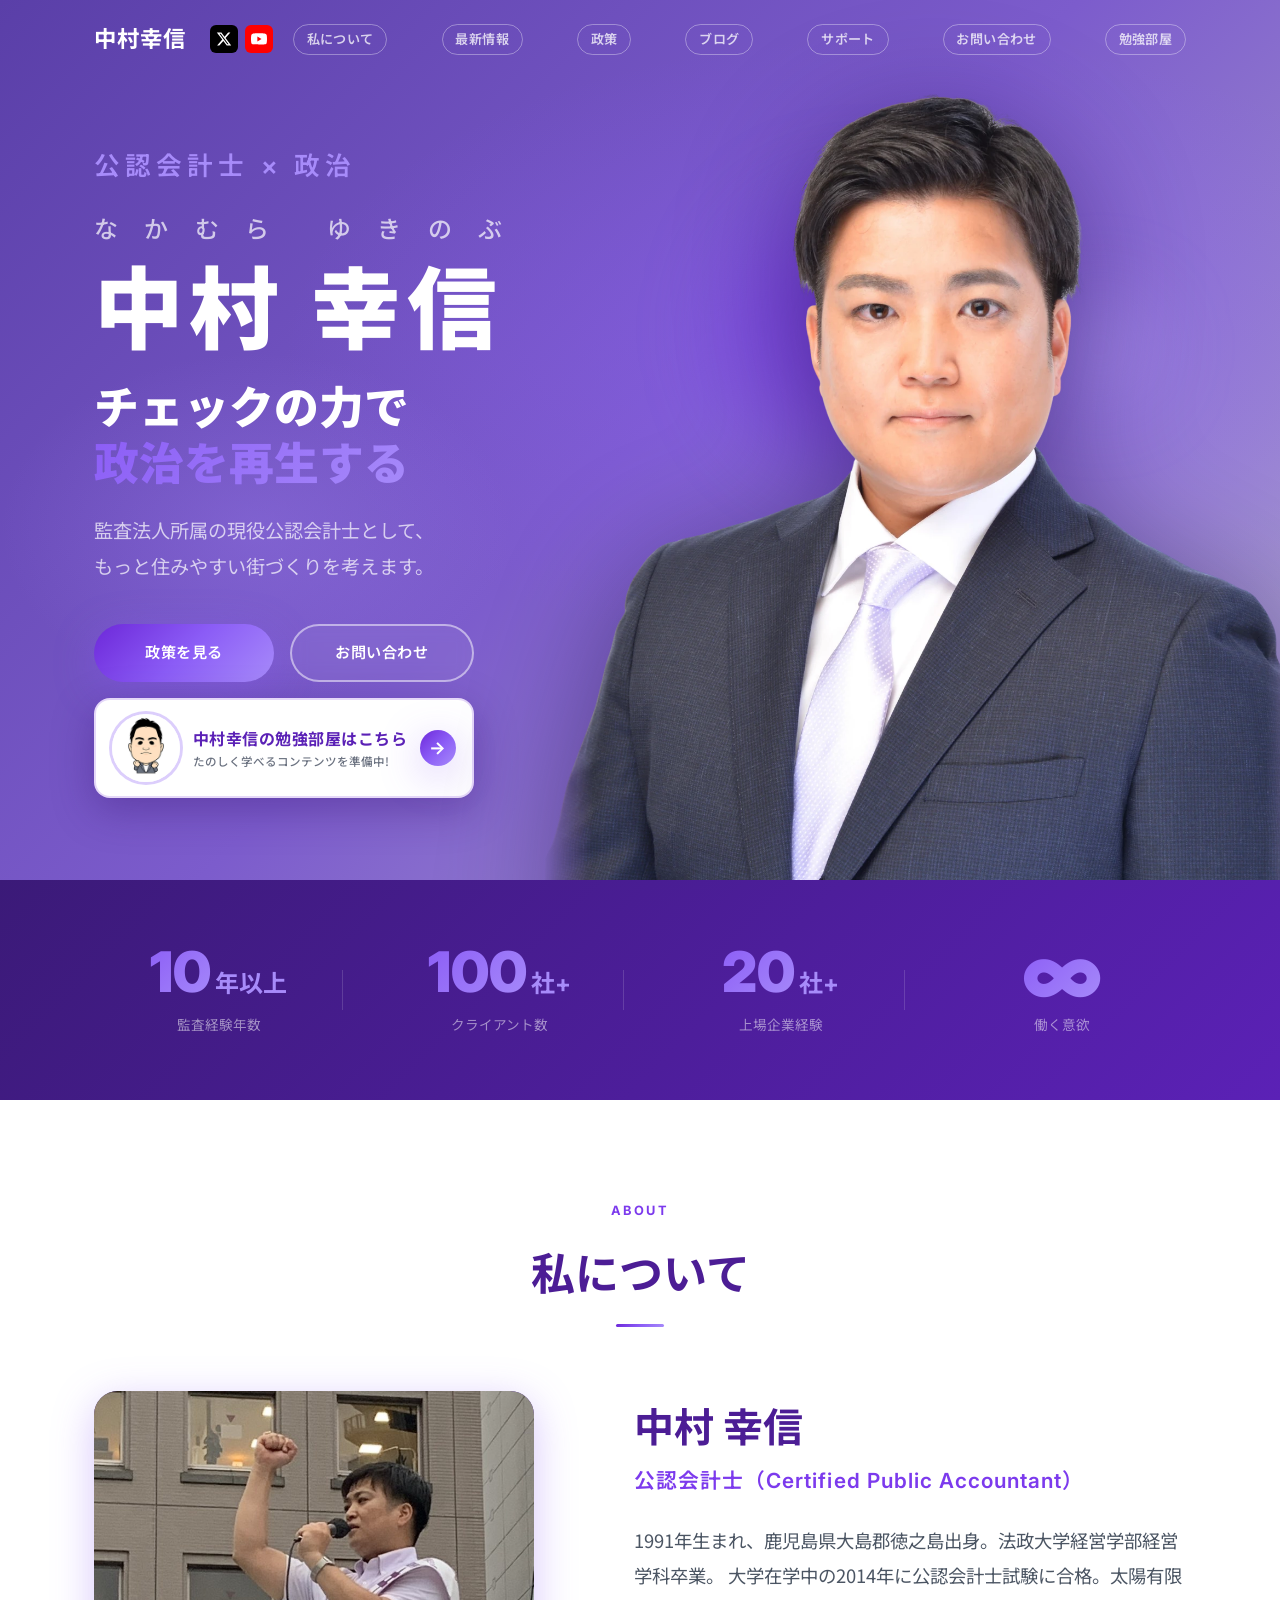
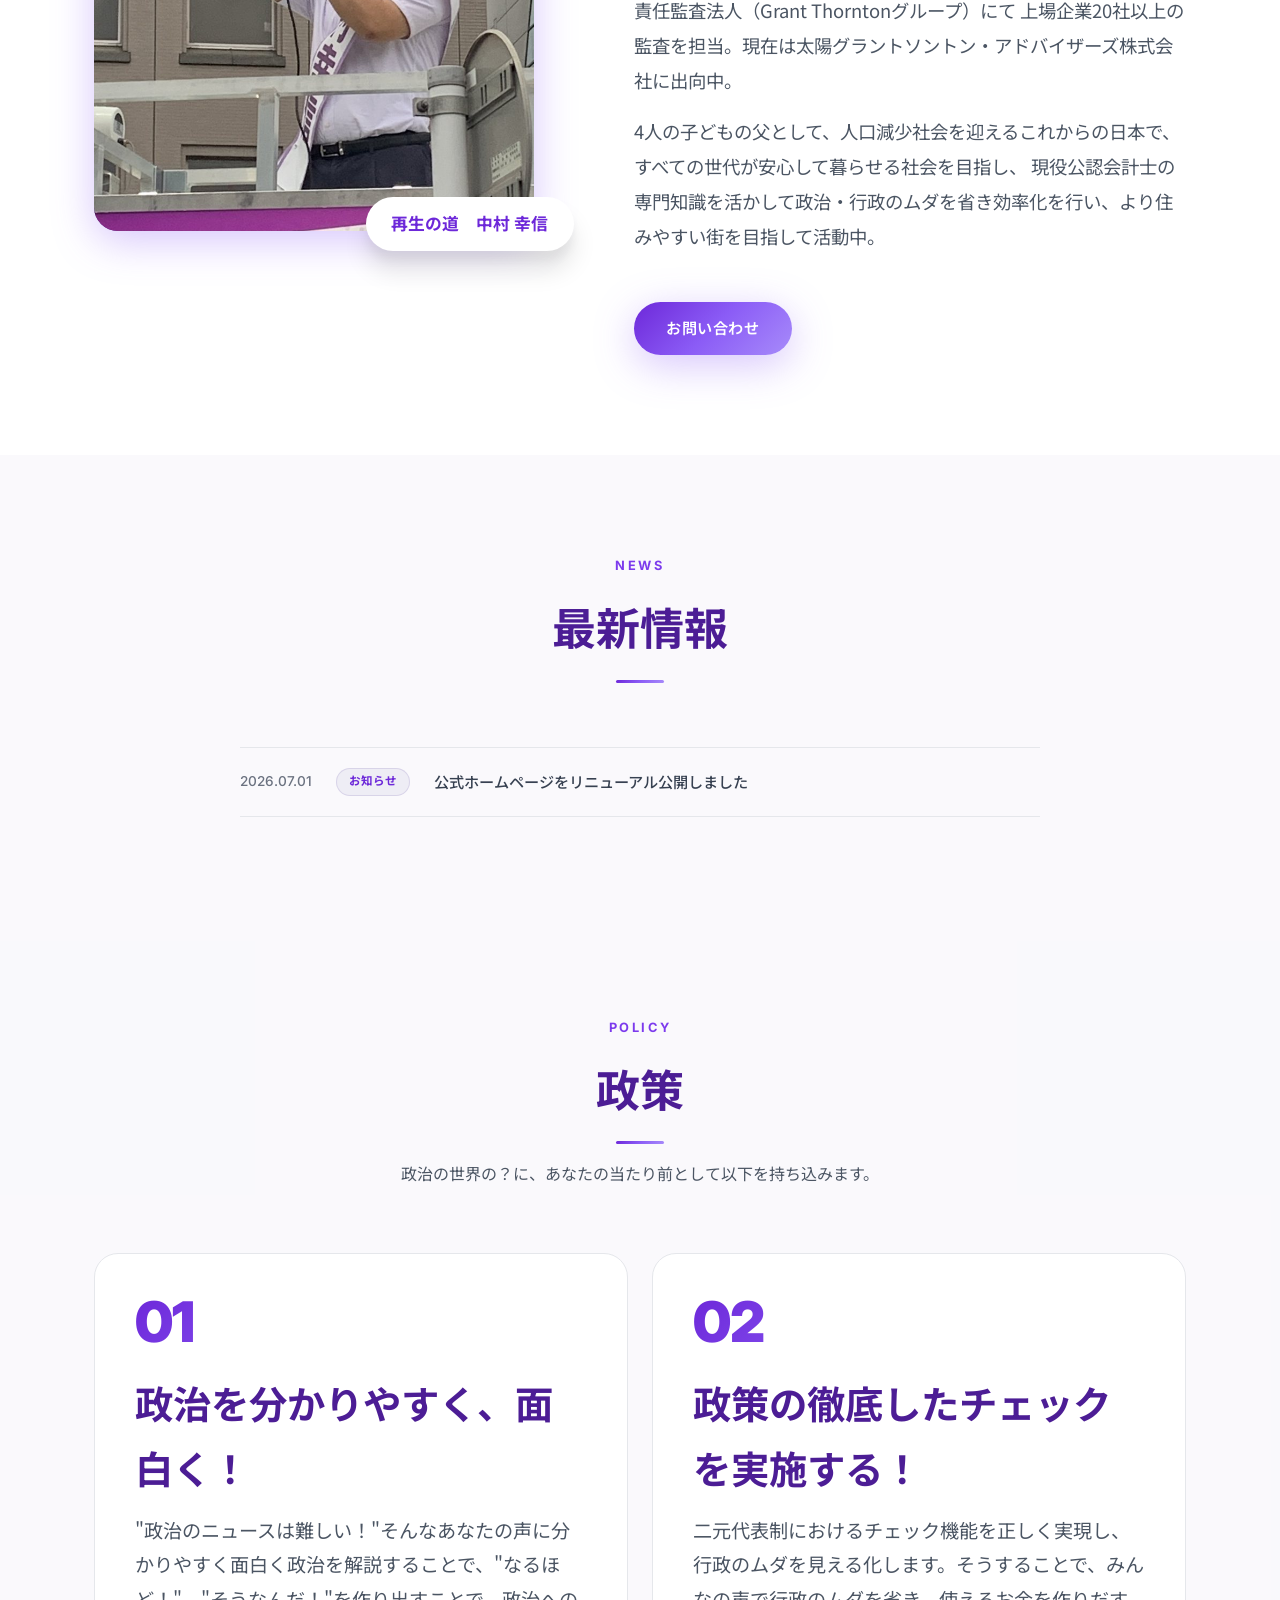
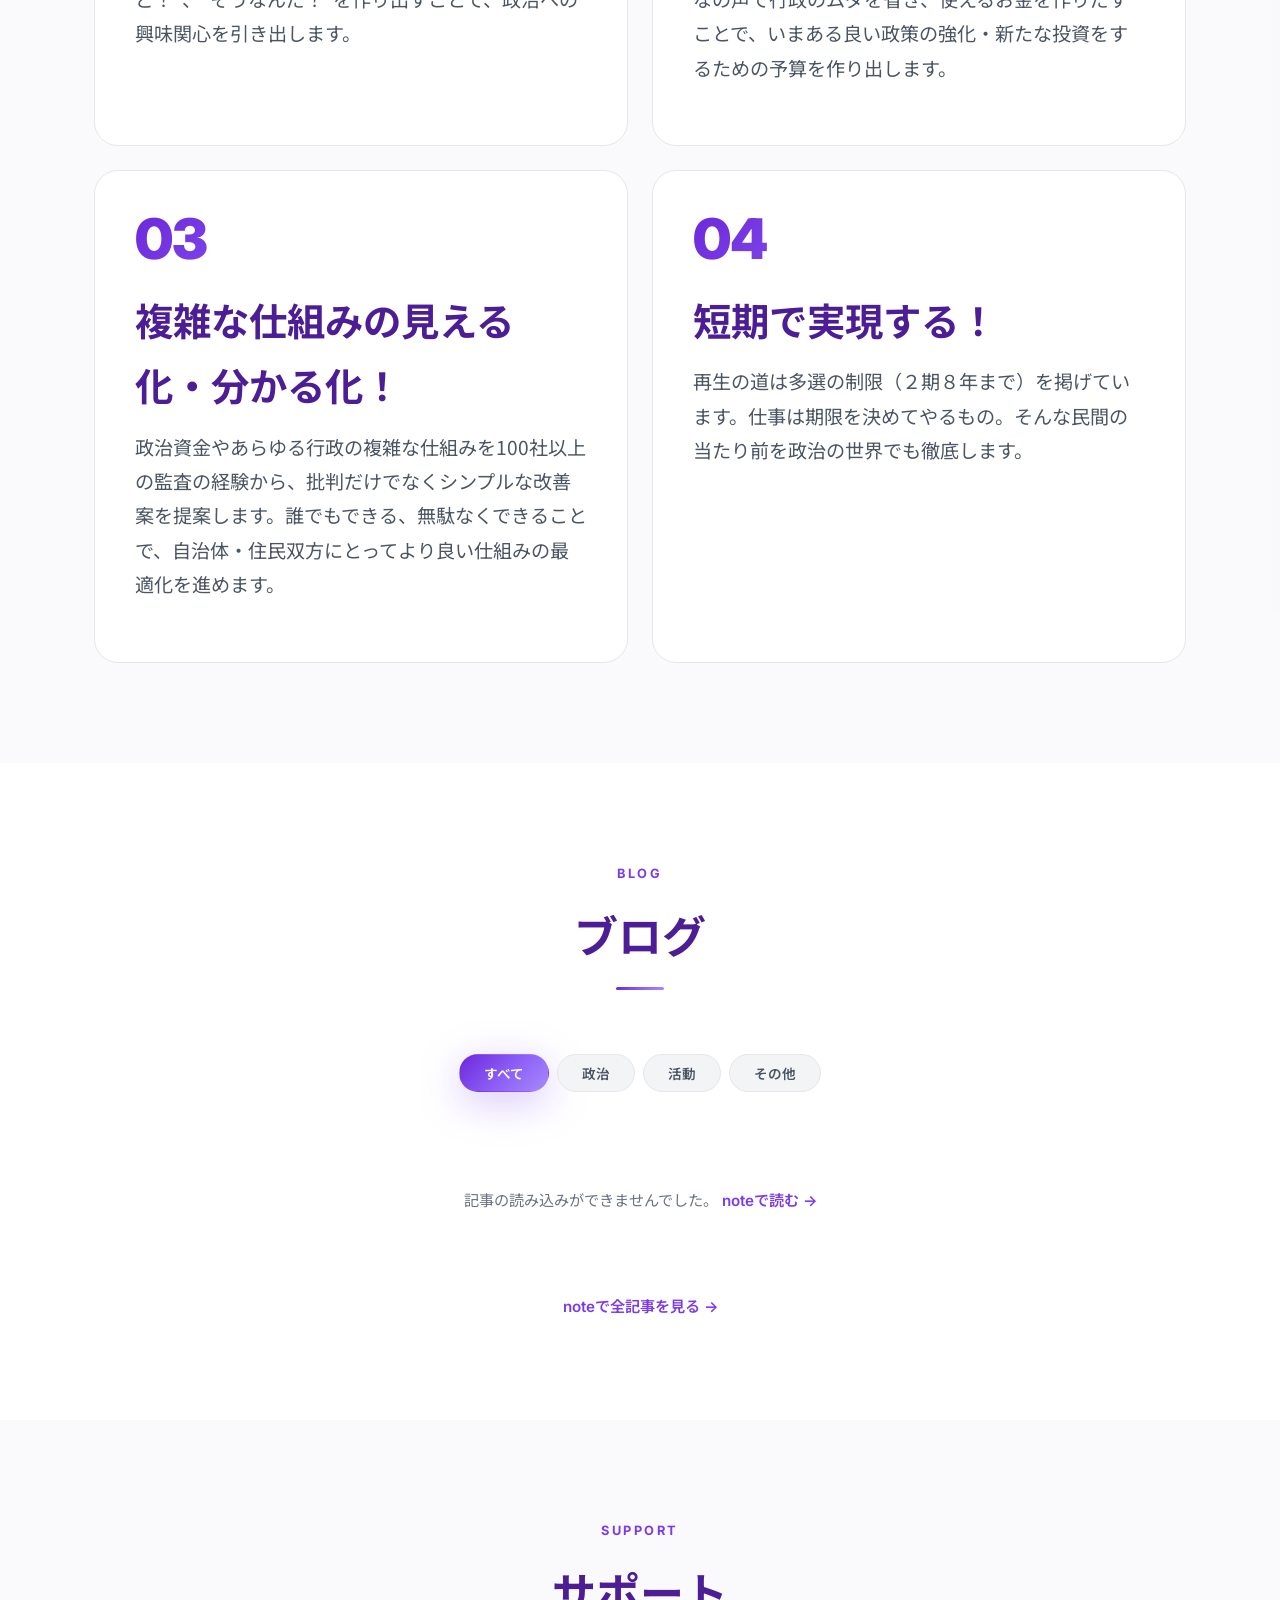
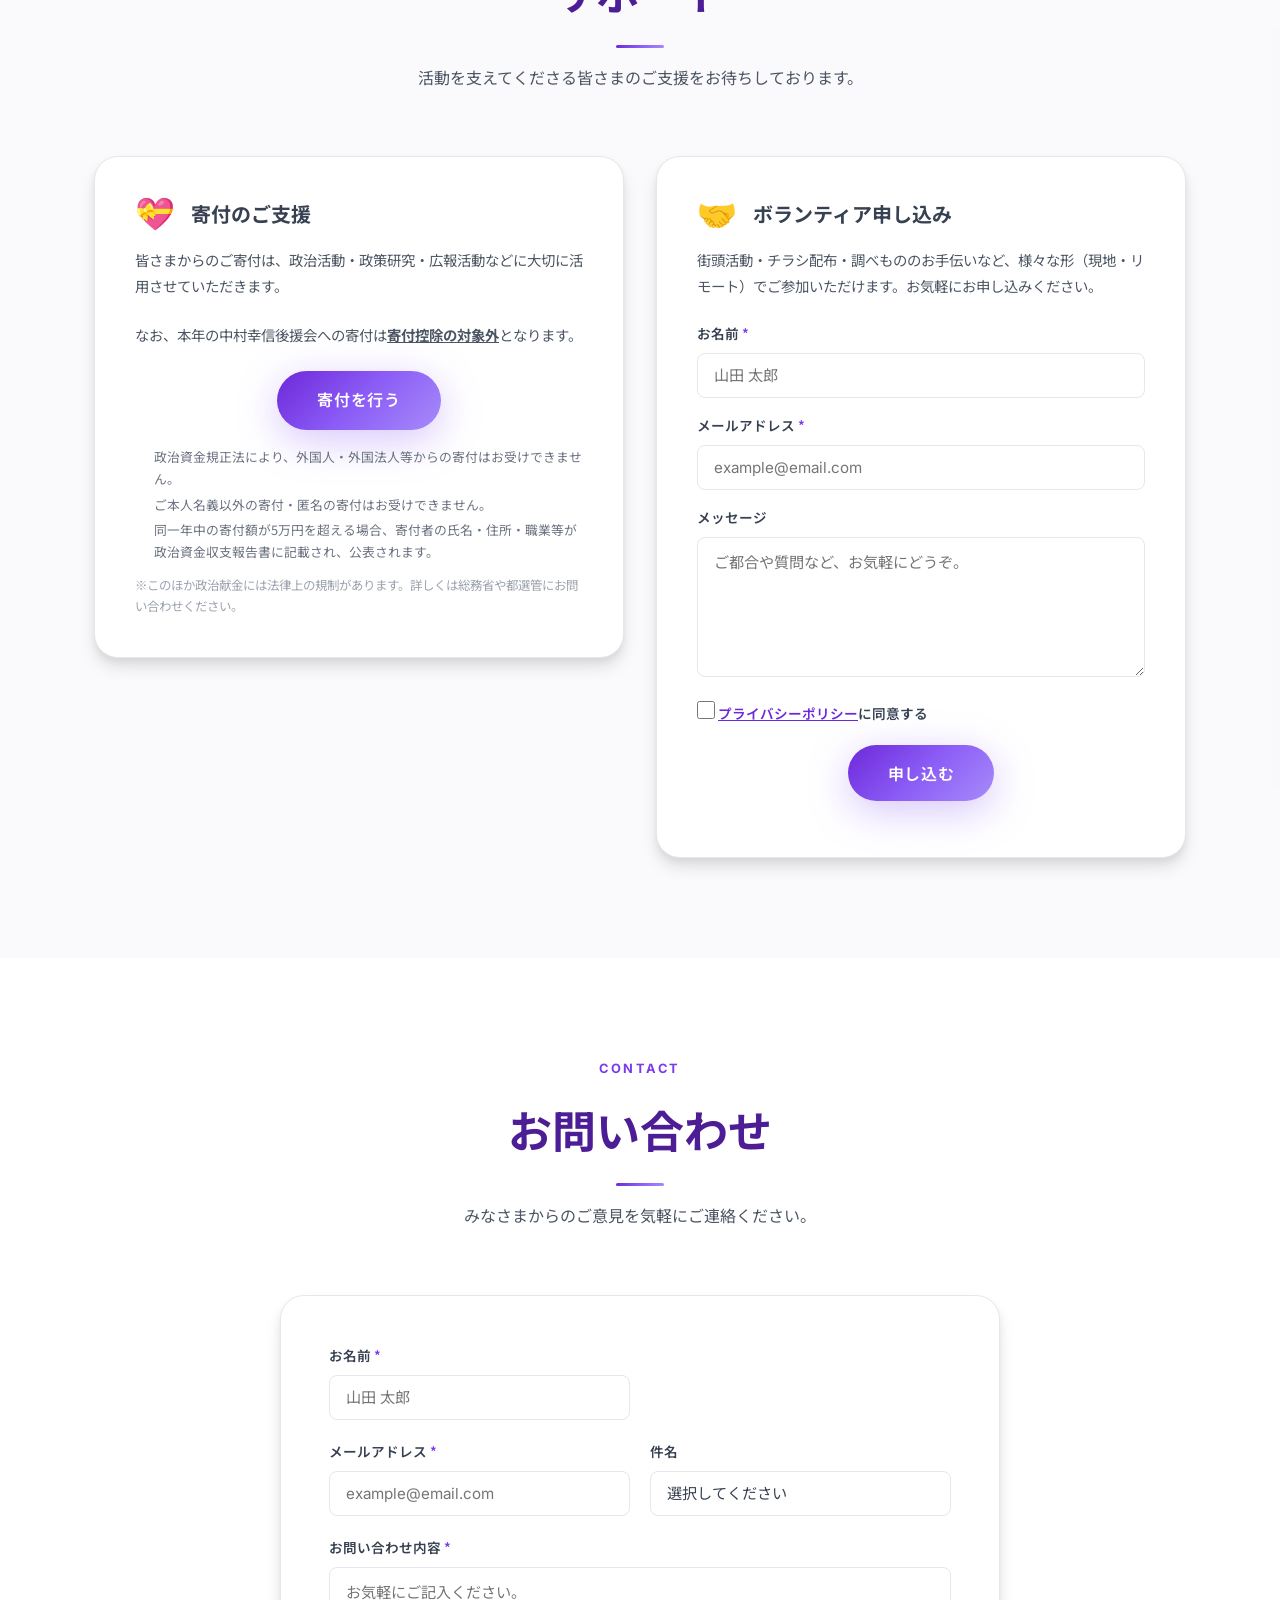
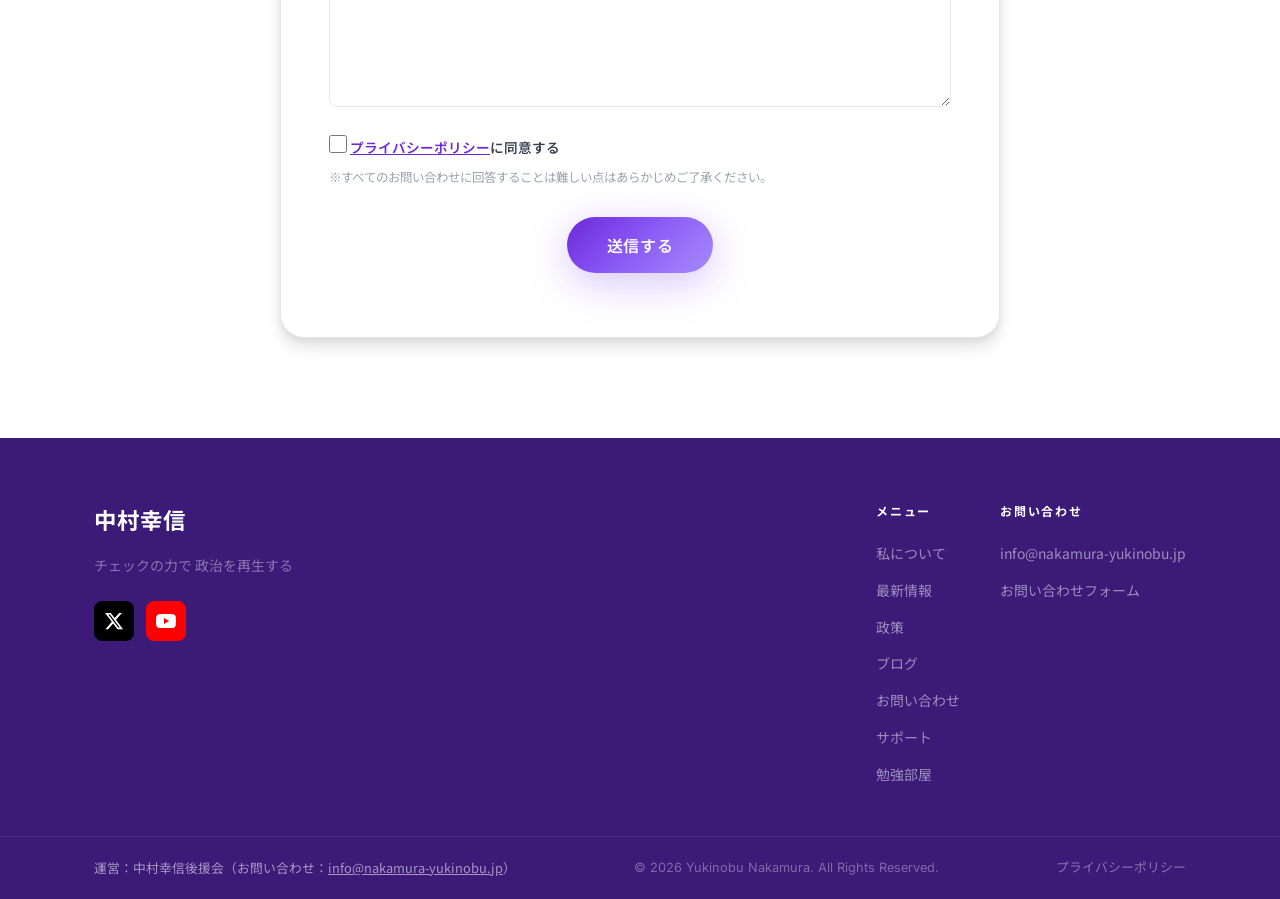
==== index.html @ af5ade3f "refactor: 表示・構成を変えないコード整理(未使用CSS約340行削除・インラインstyleのクラス化・JS重複ロジック共通化) - style.css: 旧ポートフォリオ雛形の残骸を削除(l" ====
<!DOCTYPE html>
<html lang="ja">
<head>
  <meta charset="UTF-8" />
  <meta name="viewport" content="width=device-width, initial-scale=1.0" />
  <meta name="description" content="中村幸信公式ホームページ。監査法人所属の現役公認会計士として、チェックの力で政治を再生し、もっと住みやすい街づくりを考えます。" />
  <title>中村幸信公式ホームページ</title>

  <!-- OGP / SNSシェア用カード -->
  <meta property="og:type" content="website" />
  <meta property="og:site_name" content="中村幸信公式ホームページ" />
  <meta property="og:title" content="中村幸信公式ホームページ" />
  <meta property="og:description" content="チェックの力で政治を再生する。監査法人所属の現役公認会計士・中村幸信の公式ホームページ。" />
  <meta property="og:url" content="https://nakamura-yukinobu.jp/" />
  <meta property="og:image" content="https://nakamura-yukinobu.jp/assets/img/ogp.png" />
  <meta property="og:image:width" content="1200" />
  <meta property="og:image:height" content="630" />
  <meta property="og:locale" content="ja_JP" />
  <meta name="twitter:card" content="summary_large_image" />
  <meta name="twitter:site" content="@cpa_man_10969" />

  <!-- Favicon -->
  <link rel="icon" href="assets/img/favicon.png" type="image/png" sizes="96x96" />
  <link rel="apple-touch-icon" href="assets/img/apple-touch-icon.png" />

  <!-- Google検索のサイト名表示用 構造化データ -->
  <script type="application/ld+json">
  {
    "@context": "https://schema.org",
    "@type": "WebSite",
    "name": "中村幸信公式ホームページ",
    "alternateName": ["中村幸信 公式ホームページ", "中村幸信公式サイト", "nakamura-yukinobu.jp"],
    "url": "https://nakamura-yukinobu.jp/"
  }
  </script>

  <link rel="stylesheet" href="style.css?v=20260802a" />
  <link rel="preconnect" href="https://fonts.googleapis.com" />
  <link rel="preconnect" href="https://fonts.gstatic.com" crossorigin />
  <link href="https://fonts.googleapis.com/css2?family=Noto+Sans+JP:wght@300;400;500;700&family=Inter:wght@300;400;500;700;900&display=swap" rel="stylesheet" />
</head>
<body>

  <!-- ========== HEADER / NAV ========== -->
  <header class="header" id="header">
    <div class="container header__inner">
      <div class="header__brand">
        <a href="#top" class="header__logo">
          <span class="logo-text">中村幸信</span>
        </a>
        <div class="header__social">
          <a href="https://x.com/cpa_man_10969" class="header-social-btn sns--x" aria-label="X" target="_blank" rel="noopener noreferrer">
            <svg width="16" height="16" fill="#fff" viewBox="0 0 24 24"><path d="M18.244 2.25h3.308l-7.227 8.26 8.502 11.24H16.17l-5.214-6.817L4.99 21.75H1.68l7.73-8.835L1.254 2.25H8.08l4.713 6.231zm-1.161 17.52h1.833L7.084 4.126H5.117z"/></svg>
          </a>
          <a href="https://www.youtube.com/@cpa_man_10969" class="header-social-btn sns--yt" aria-label="YouTube" target="_blank" rel="noopener noreferrer">
            <svg width="16" height="16" fill="#fff" viewBox="0 0 24 24"><path d="M23.498 6.186a3.016 3.016 0 0 0-2.122-2.136C19.505 3.545 12 3.545 12 3.545s-7.505 0-9.377.505A3.017 3.017 0 0 0 .502 6.186C0 8.07 0 12 0 12s0 3.93.502 5.814a3.016 3.016 0 0 0 2.122 2.136c1.871.505 9.376.505 9.376.505s7.505 0 9.377-.505a3.015 3.015 0 0 0 2.122-2.136C24 15.93 24 12 24 12s0-3.93-.502-5.814zM9.545 15.568V8.432L15.818 12l-6.273 3.568z"/></svg>
          </a>
        </div>
      </div>
      <nav class="nav" id="nav">
        <ul class="nav__list">
          <li><a href="#about"    class="nav__link">私について</a></li>
          <li><a href="#news"     class="nav__link">最新情報</a></li>
          <li><a href="#policy"   class="nav__link">政策</a></li>
          <li><a href="#blog"     class="nav__link">ブログ</a></li>
          <li><a href="#support"  class="nav__link nav__link--cta">サポート</a></li>
          <li><a href="#contact"  class="nav__link">お問い合わせ</a></li>
          <li><a href="benkyobeya.html" class="nav__link nav__link--study">勉強部屋</a></li>
        </ul>
      </nav>
      <button class="hamburger" id="hamburger" aria-label="メニューを開く">
        <span></span><span></span><span></span>
      </button>
    </div>
  </header>

  <!-- ========== HERO ========== -->
  <section class="hero" id="top">
    <div class="hero__bg"></div>
    <div class="container hero__inner">
      <div class="hero__content">
        <p class="hero__eyebrow">公認会計士 × 政治</p>
        <p class="hero__name"><span class="hero__name-kana">なかむら ゆきのぶ</span><span class="hero__name-kanji">中村 幸信</span></p>
        <h1 class="hero__title">
          チェックの力で<br />
          <span class="gradient-text">政治を再生する</span>
        </h1>
        <p class="hero__subtitle">
          監査法人所属の現役公認会計士として、<br class="sp-none" />
          もっと住みやすい街づくりを考えます。
        </p>
        <div class="hero__cta">
          <div class="hero__actions">
            <a href="#policy" class="btn btn--primary">政策を見る</a>
            <a href="#contact" class="btn btn--outline">お問い合わせ</a>
          </div>
          <a href="benkyobeya.html" class="btn-study">
            <img src="assets/img/nakamura_illust_sm.png" alt="中村幸信のイラスト" class="btn-study__img" width="68" height="68" />
            <span class="btn-study__body">
              <span class="btn-study__label">中村幸信の勉強部屋<wbr />はこちら</span>
              <span class="btn-study__sub">たのしく学べるコンテンツを準備中!</span>
            </span>
            <span class="btn-study__arrow" aria-hidden="true">→</span>
          </a>
        </div>
      </div>
      <div class="hero__visual">
        <div class="orb orb--1"></div>
        <div class="orb orb--2"></div>
        <div class="orb orb--3"></div>
        <figure class="hero__figure">
          <img src="assets/img/nakamura_portrait_cutout.webp" alt="中村幸信のプロフィール写真" class="hero__figure-img" />
        </figure>
      </div>
    </div>
    <div class="hero__scroll">
      <span>Scroll</span>
      <div class="scroll-line"></div>
    </div>
  </section>

  <!-- ========== NUMBERS / KPI ========== -->
  <section class="numbers">
    <div class="container numbers__inner">
      <div class="numbers__item">
        <span class="numbers__value" data-count="10">0</span>
        <span class="numbers__unit">年以上</span>
        <p class="numbers__label">監査経験年数</p>
      </div>
      <div class="numbers__item">
        <span class="numbers__value" data-count="100">0</span>
        <span class="numbers__unit">社+</span>
        <p class="numbers__label">クライアント数</p>
      </div>
      <div class="numbers__item">
        <span class="numbers__value" data-count="20">0</span>
        <span class="numbers__unit">社+</span>
        <p class="numbers__label">上場企業経験</p>
      </div>
      <div class="numbers__item">
        <span class="numbers__value numbers__value--symbol">∞</span>
        <span class="numbers__unit"></span>
        <p class="numbers__label">働く意欲</p>
      </div>
    </div>
  </section>

  <!-- ========== ABOUT ========== -->
  <section class="about section" id="about">
    <div class="container">
      <div class="section-header">
        <p class="section-eyebrow">About</p>
        <h2 class="section-title">私について</h2>
        <div class="section-line"></div>
      </div>
      <div class="about__grid">
        <div class="about__image-wrap">
          <div class="about__image-placeholder about__image-placeholder--photo">
            <img src="assets/img/nakamura_speech.jpg" alt="街頭で演説する中村幸信" class="about__photo" />
          </div>
          <div class="about__badge">
            再生の道　中村 幸信
          </div>
        </div>
        <div class="about__body">
          <h3 class="about__name">中村 幸信</h3>
          <p class="about__role">公認会計士（Certified Public Accountant）</p>
          <p class="about__text">
            1991年生まれ、鹿児島県大島郡徳之島出身。法政大学経営学部経営学科卒業。
            大学在学中の2014年に公認会計士試験に合格。太陽有限責任監査法人（Grant Thorntonグループ）にて
            上場企業20社以上の監査を担当。現在は太陽グラントソントン・アドバイザーズ株式会社に出向中。
          </p>
          <p class="about__text">
            4人の子どもの父として、人口減少社会を迎えるこれからの日本で、すべての世代が安心して暮らせる社会を目指し、
            現役公認会計士の専門知識を活かして政治・行政のムダを省き効率化を行い、より住みやすい街を目指して活動中。
          </p>
          <a href="#contact" class="btn btn--primary mt-lg">お問い合わせ</a>
        </div>
      </div>
    </div>
  </section>

  <!-- ========== NEWS ========== -->
  <section class="news section section--alt" id="news">
    <div class="container">
      <div class="section-header">
        <p class="section-eyebrow">NEWS</p>
        <h2 class="section-title">最新情報</h2>
        <div class="section-line"></div>
      </div>
      <ul class="news__list">
        <li class="news__item">
          <time class="news__date" datetime="2026-07-01">2026.07.01</time>
          <span class="news__category">お知らせ</span>
          <span class="news__title-link">公式ホームページをリニューアル公開しました</span>
        </li>
      </ul>
    </div>
  </section>

  <!-- ========== POLICY ========== -->
  <section class="service section section--alt" id="policy">
    <div class="container">
      <div class="section-header">
        <p class="section-eyebrow">POLICY</p>
        <h2 class="section-title">政策</h2>
        <div class="section-line"></div>
        <p class="section-desc">政治の世界の？に、あなたの当たり前として以下を持ち込みます。</p>
      </div>
      <div class="service__grid">
        <div class="service__card">
          <div class="service__num">01</div>
          <h3 class="service__title">政治を分かりやすく、面白く！</h3>
          <p class="service__text">
            "政治のニュースは難しい！"そんなあなたの声に分かりやすく面白く政治を解説することで、"なるほど！"、"そうなんだ！"を作り出すことで、政治への興味関心を引き出します。
          </p>
        </div>
        <div class="service__card">
          <div class="service__num">02</div>
          <h3 class="service__title">政策の徹底したチェックを実施する！</h3>
          <p class="service__text">
            二元代表制におけるチェック機能を正しく実現し、行政のムダを見える化します。そうすることで、みんなの声で行政のムダを省き、使えるお金を作りだすことで、いまある良い政策の強化・新たな投資をするための予算を作り出します。
          </p>
        </div>
        <div class="service__card">
          <div class="service__num">03</div>
          <h3 class="service__title">複雑な仕組みの見える化・分かる化！</h3>
          <p class="service__text">
            政治資金やあらゆる行政の複雑な仕組みを100社以上の監査の経験から、批判だけでなくシンプルな改善案を提案します。誰でもできる、無駄なくできることで、自治体・住民双方にとってより良い仕組みの最適化を進めます。
          </p>
        </div>
        <div class="service__card">
          <div class="service__num">04</div>
          <h3 class="service__title">短期で実現する！</h3>
          <p class="service__text">
            再生の道は多選の制限（２期８年まで）を掲げています。仕事は期限を決めてやるもの。そんな民間の当たり前を政治の世界でも徹底します。
          </p>
        </div>
      </div>
    </div>
  </section>

  <!-- ========== BLOG ========== -->
  <section class="works section" id="blog">
    <div class="container">
      <div class="section-header">
        <p class="section-eyebrow">BLOG</p>
        <h2 class="section-title">ブログ</h2>
        <div class="section-line"></div>
      </div>
      <div class="works__filter">
        <button class="filter-btn active" data-filter="all">すべて</button>
        <button class="filter-btn" data-filter="policy">政治</button>
        <button class="filter-btn" data-filter="activity">活動</button>
        <button class="filter-btn" data-filter="other">その他</button>
      </div>
      <div class="works__grid" id="blogGrid">
        <p class="works__loading">記事を読み込み中...</p>
      </div>
      <p class="blog__note-link">
        <a href="https://note.com/cpa_man_10969" target="_blank" rel="noopener noreferrer">noteで全記事を見る →</a>
      </p>
    </div>
  </section>

  <!-- ========== SUPPORT ========== -->
  <section class="support section section--alt" id="support">
    <div class="container">
      <div class="section-header">
        <p class="section-eyebrow">Support</p>
        <h2 class="section-title">サポート</h2>
        <div class="section-line"></div>
        <p class="section-desc">活動を支えてくださる皆さまのご支援をお待ちしております。</p>
      </div>
      <div class="support__grid">

        <!-- 寄付 -->
        <div class="support__card">
          <div class="support__card-header">
            <div class="support__icon">💝</div>
            <h3 class="support__card-title">寄付のご支援</h3>
          </div>
          <p class="support__card-desc">
            皆さまからのご寄付は、政治活動・政策研究・広報活動などに大切に活用させていただきます。
          </p>
          <p class="support__card-desc">
            なお、本年の中村幸信後援会への寄付は<strong><u>寄付控除の対象外</u></strong>となります。
          </p>
          <div class="form-submit support__donate-cta">
            <a href="https://go2senkyo.com/donate/flow/195812" target="_blank" rel="noopener noreferrer" class="btn btn--primary btn--lg">寄付を行う</a>
          </div>
          <ul class="support__legal-notes">
            <li>政治資金規正法により、外国人・外国法人等からの寄付はお受けできません。</li>
            <li>ご本人名義以外の寄付・匿名の寄付はお受けできません。</li>
            <li>同一年中の寄付額が5万円を超える場合、寄付者の氏名・住所・職業等が政治資金収支報告書に記載され、公表されます。</li>
          </ul>
          <p class="support__note">※このほか政治献金には法律上の規制があります。詳しくは総務省や都選管にお問い合わせください。</p>
        </div>

        <!-- ボランティア -->
        <div class="support__card">
          <div class="support__card-header">
            <div class="support__icon">🤝</div>
            <h3 class="support__card-title">ボランティア申し込み</h3>
          </div>
          <p class="support__card-desc">
            街頭活動・チラシ配布・調べもののお手伝いなど、様々な形（現地・リモート）でご参加いただけます。お気軽にお申し込みください。
          </p>
          <form class="support__form" id="volunteerForm" action="https://nakamura-yukinobu.jp/contact.php" method="POST">
            <input type="hidden" name="type" value="volunteer" />
            <div class="form-group">
              <label for="vol-name">お名前 <span class="required">*</span></label>
              <input type="text" id="vol-name" name="vol_name" placeholder="山田 太郎" required />
            </div>
            <div class="form-group">
              <label for="vol-email">メールアドレス <span class="required">*</span></label>
              <input type="email" id="vol-email" name="vol_email" placeholder="example@email.com" required />
            </div>
            <div class="form-group">
              <label for="vol-message">メッセージ</label>
              <textarea id="vol-message" name="vol_message" rows="3" placeholder="ご都合や質問など、お気軽にどうぞ。"></textarea>
            </div>
            <div class="form-group form-group--check">
              <label class="checkbox-label">
                <input type="checkbox" id="vol-privacy" name="privacy" required />
                <a href="privacy-policy.html">プライバシーポリシー</a>に同意する
              </label>
            </div>
            <div class="form-submit">
              <button type="submit" class="btn btn--primary btn--lg">申し込む</button>
            </div>
            <div class="form-message" id="volFormMessage"></div>
          </form>
        </div>

      </div>
    </div>
  </section>

  <!-- ========== CONTACT ========== -->
  <section class="contact section" id="contact">
    <div class="container">
      <div class="section-header">
        <p class="section-eyebrow">Contact</p>
        <h2 class="section-title">お問い合わせ</h2>
        <div class="section-line"></div>
        <p class="section-desc">
          みなさまからのご意見を気軽にご連絡ください。
        </p>
      </div>
      <div class="contact__wrap">
        <form class="contact__form" id="contactForm" action="https://nakamura-yukinobu.jp/contact.php" method="POST">
          <div class="form-row">
            <div class="form-group">
              <label for="name">お名前 <span class="required">*</span></label>
              <input type="text" id="name" name="name" placeholder="山田 太郎" required />
            </div>
          </div>
          <div class="form-row">
            <div class="form-group">
              <label for="email">メールアドレス <span class="required">*</span></label>
              <input type="email" id="email" name="email" placeholder="example@email.com" required />
            </div>
            <div class="form-group">
              <label for="subject">件名</label>
              <select id="subject" name="subject">
                <option value="">選択してください</option>
                <option value="hp">HPについて</option>
                <option value="policy">政策について</option>
                <option value="sns">SNSなどの発信について</option>
                <option value="donation">サポートについて</option>
                <option value="news">政治・経済のニュースについて</option>
                <option value="other">その他</option>
              </select>
            </div>
          </div>
          <div class="form-group">
            <label for="message">お問い合わせ内容 <span class="required">*</span></label>
            <textarea id="message" name="message" rows="6" placeholder="お気軽にご記入ください。" required></textarea>
          </div>
          <div class="form-group form-group--check">
            <label class="checkbox-label">
              <input type="checkbox" id="privacy" name="privacy" required />
              <a href="privacy-policy.html">プライバシーポリシー</a>に同意する
            </label>
            <p class="form-note">※すべてのお問い合わせに回答することは難しい点はあらかじめご了承ください。</p>
          </div>
          <div class="form-submit">
            <button type="submit" class="btn btn--primary btn--lg">送信する</button>
          </div>
          <div class="form-message" id="formMessage"></div>
        </form>
      </div>
    </div>
  </section>

  <!-- ========== FOOTER ========== -->
  <footer class="footer">
    <div class="container footer__inner">
      <div class="footer__brand">
        <a href="#top" class="footer__logo">
          <span class="logo-text">中村幸信</span>
        </a>
        <p class="footer__tagline">チェックの力で 政治を再生する</p>
        <div class="footer__social">
          <a href="https://x.com/cpa_man_10969" class="social-btn sns--x" aria-label="X" target="_blank" rel="noopener noreferrer">
            <svg width="20" height="20" fill="#fff" viewBox="0 0 24 24"><path d="M18.244 2.25h3.308l-7.227 8.26 8.502 11.24H16.17l-5.214-6.817L4.99 21.75H1.68l7.73-8.835L1.254 2.25H8.08l4.713 6.231zm-1.161 17.52h1.833L7.084 4.126H5.117z"/></svg>
          </a>
          <a href="https://www.youtube.com/@cpa_man_10969" class="social-btn sns--yt" aria-label="YouTube" target="_blank" rel="noopener noreferrer">
            <svg width="20" height="20" fill="#fff" viewBox="0 0 24 24"><path d="M23.498 6.186a3.016 3.016 0 0 0-2.122-2.136C19.505 3.545 12 3.545 12 3.545s-7.505 0-9.377.505A3.017 3.017 0 0 0 .502 6.186C0 8.07 0 12 0 12s0 3.93.502 5.814a3.016 3.016 0 0 0 2.122 2.136c1.871.505 9.376.505 9.376.505s7.505 0 9.377-.505a3.015 3.015 0 0 0 2.122-2.136C24 15.93 24 12 24 12s0-3.93-.502-5.814zM9.545 15.568V8.432L15.818 12l-6.273 3.568z"/></svg>
          </a>
        </div>
      </div>
      <nav class="footer__nav">
        <div class="footer__nav-col">
          <p class="footer__nav-head">メニュー</p>
          <ul>
            <li><a href="#about">私について</a></li>
            <li><a href="#news">最新情報</a></li>
            <li><a href="#policy">政策</a></li>
            <li><a href="#blog">ブログ</a></li>
            <li><a href="#contact">お問い合わせ</a></li>
            <li><a href="#support">サポート</a></li>
            <li><a href="benkyobeya.html">勉強部屋</a></li>
          </ul>
        </div>
        <div class="footer__nav-col">
          <p class="footer__nav-head">お問い合わせ</p>
          <ul>
            <li><a href="mailto:info@nakamura-yukinobu.jp">info@nakamura-yukinobu.jp</a></li>
            <li><a href="#contact">お問い合わせフォーム</a></li>
          </ul>
        </div>
      </nav>
    </div>
    <div class="footer__bottom">
      <div class="container">
        <p class="footer__operator">運営：中村幸信後援会（お問い合わせ：<a href="mailto:info@nakamura-yukinobu.jp">info@nakamura-yukinobu.jp</a>）</p>
        <p>&copy; 2026 Yukinobu Nakamura. All Rights Reserved.</p>
        <a href="privacy-policy.html" class="footer__privacy">プライバシーポリシー</a>
      </div>
    </div>
  </footer>

  <!-- Back to Top -->
  <a href="#top" class="back-to-top" id="backToTop" aria-label="トップへ戻る">
    <svg width="20" height="20" fill="none" stroke="currentColor" stroke-width="2.5" viewBox="0 0 24 24"><path d="M18 15l-6-6-6 6"/></svg>
  </a>

  <script src="script.js?v=20260802a"></script>
</body>
</html>
---- style.css ----
/* =============================================
   中村幸信 公式サイト - style.css
   Color Theme: Purple Gradient
   ============================================= */

/* ---------- CSS Variables ---------- */
:root {
  --purple-800: #5B21B6;
  --purple-700: #6D28D9;
  --purple-600: #7C3AED;
  --purple-500: #8B5CF6;
  --purple-400: #A78BFA;
  --purple-300: #b0a7d1;
  --purple-200: rgba(176, 167, 209, 0.35);
  --purple-100: rgba(176, 167, 209, 0.15);
  --purple-50:  rgba(176, 167, 209, 0.07);

  --dark:       #3B1A78;
  --dark-2:     #4C1D95;
  --gray-700:   #374151;
  --gray-600:   #4b5563;
  --gray-500:   #6b7280;
  --gray-400:   #9ca3af;
  --gray-200:   #e5e7eb;
  --gray-100:   #f3f4f6;
  --white:      #ffffff;

  --gradient-main: linear-gradient(135deg, #6D28D9 0%, #8B5CF6 50%, #A78BFA 100%);
  --gradient-dark: linear-gradient(135deg, #3B1A78 0%, #5B21B6 100%);
  --gradient-hero: linear-gradient(135deg, #5a3fa8 0%, #7c5ccc 50%, #b0a7d1 100%);
  --gradient-text: linear-gradient(135deg, #8B5CF6, #A78BFA);

  --shadow-sm:   0 1px 3px rgba(0,0,0,.1), 0 1px 2px rgba(0,0,0,.06);
  --shadow-md:   0 4px 6px rgba(0,0,0,.07), 0 2px 4px rgba(0,0,0,.06);
  --shadow-lg:   0 10px 15px rgba(0,0,0,.1), 0 4px 6px rgba(0,0,0,.05);
  --shadow-xl:   0 20px 25px rgba(0,0,0,.1), 0 10px 10px rgba(0,0,0,.04);
  --shadow-purple: 0 10px 40px rgba(139,92,246,.35);

  --radius-sm:  4px;
  --radius-md:  8px;
  --radius-lg:  16px;
  --radius-xl:  24px;
  --radius-full: 9999px;

  --transition: all .3s cubic-bezier(.4,0,.2,1);
  --transition-slow: all .6s cubic-bezier(.4,0,.2,1);

  --font-sans: 'Inter', 'Noto Sans JP', sans-serif;
  --font-jp:   'Noto Sans JP', sans-serif;
}

/* ---------- Reset & Base ---------- */
*, *::before, *::after { box-sizing: border-box; margin: 0; padding: 0; }

html {
  scroll-behavior: smooth;
  font-size: 16px;
}

body {
  font-family: var(--font-sans);
  color: var(--gray-700);
  background: var(--white);
  line-height: 1.7;
  overflow-x: hidden;
  -webkit-font-smoothing: antialiased;
}

img { max-width: 100%; display: block; }
a  { color: inherit; text-decoration: none; transition: var(--transition); }
ul { list-style: none; }
button { cursor: pointer; border: none; background: none; font-family: inherit; }
input, textarea, select { font-family: inherit; }

/* ---------- Utilities ---------- */
.container {
  max-width: 1140px;
  margin: 0 auto;
  padding: 0 24px;
}

.mt-lg { margin-top: 2rem; }
.sp-none { display: none; }

@media (min-width: 768px) {
  .sp-none { display: inline; }
}

/* ---------- Gradient Text ---------- */
.gradient-text {
  background: var(--gradient-text);
  -webkit-background-clip: text;
  -webkit-text-fill-color: transparent;
  background-clip: text;
}

/* ---------- Buttons ---------- */
.btn {
  display: inline-flex;
  align-items: center;
  justify-content: center;
  gap: .5rem;
  padding: .875rem 2rem;
  border-radius: var(--radius-full);
  font-size: .95rem;
  font-weight: 600;
  letter-spacing: .04em;
  transition: var(--transition);
  white-space: nowrap;
}

.btn--primary {
  background: var(--gradient-main);
  color: var(--white);
  box-shadow: var(--shadow-purple);
}
.btn--primary:hover {
  transform: translateY(-2px);
  box-shadow: 0 15px 45px rgba(139,92,246,.45);
}

.btn--outline {
  border: 2px solid rgba(255,255,255,.5);
  color: var(--white);
  background: rgba(255,255,255,.05);
  backdrop-filter: blur(8px);
}
.btn--outline:hover {
  border-color: var(--purple-400);
  background: rgba(168,85,247,.15);
  transform: translateY(-2px);
}

.btn--lg {
  padding: 1rem 2.5rem;
  font-size: 1rem;
}

/* ---------- Section Commons ---------- */
.section { padding: 100px 0; }
.section--alt { background: var(--purple-50); }

.section-header {
  text-align: center;
  margin-bottom: 64px;
}

.section-eyebrow {
  font-size: .8rem;
  font-weight: 700;
  letter-spacing: .2em;
  text-transform: uppercase;
  color: var(--purple-600);
  margin-bottom: .75rem;
}

.section-title {
  font-size: clamp(1.8rem, 4vw, 2.75rem);
  font-weight: 700;
  color: var(--dark-2);
  font-family: var(--font-jp);
  margin-bottom: 1rem;
}

.section-line {
  width: 48px;
  height: 3px;
  background: var(--gradient-main);
  border-radius: var(--radius-full);
  margin: 1rem auto;
}

.section-desc {
  font-size: 1rem;
  color: var(--gray-600);
  line-height: 1.8;
  margin-top: 1rem;
}

/* =============================================
   HEADER
   ============================================= */
.header {
  position: fixed;
  top: 0;
  left: 0;
  right: 0;
  z-index: 1000;
  padding: 1.25rem 0;
  transition: var(--transition);
}

.header.scrolled {
  background: rgba(90, 63, 168, .82);
  backdrop-filter: blur(20px);
  -webkit-backdrop-filter: blur(20px);
  border-bottom: 1px solid rgba(167,139,250,.25);
  padding: .875rem 0;
}

.header__inner {
  display: flex;
  align-items: center;
  justify-content: space-between;
}

.header__brand {
  display: flex;
  align-items: center;
  gap: .75rem;
  flex-shrink: 0;
}

.nav {
  flex: 1;
  margin-left: 1.25rem;
}

.header__logo {
  display: flex;
  align-items: center;
  gap: .75rem;
  color: var(--white);
}

.header__social {
  display: flex;
  align-items: center;
  gap: .4rem;
  margin-left: .75rem;
}

.header-social-btn {
  width: 28px;
  height: 28px;
  border-radius: 6px;
  display: flex;
  align-items: center;
  justify-content: center;
  transition: opacity .2s, transform .2s;
  flex-shrink: 0;
}

.header-social-btn:hover {
  opacity: .8;
  transform: translateY(-1px);
}

.logo-text {
  font-size: 1.4rem;
  font-weight: 700;
  letter-spacing: .05em;
  white-space: nowrap;
}

.nav__list {
  display: flex;
  align-items: center;
  justify-content: space-between;
  gap: 0;
}

.nav__link {
  font-size: .82rem;
  font-weight: 600;
  letter-spacing: .03em;
  color: rgba(255,255,255,.75);
  position: relative;
  border: 1.5px solid rgba(255,255,255,.35);
  border-radius: var(--radius-full);
  padding: .4rem .8rem;
  white-space: nowrap;
}
.nav__link:hover {
  border-color: rgba(255,255,255,.7);
  color: var(--white);
}
.nav__link::after {
  content: '';
  position: absolute;
  bottom: -3px;
  left: 0;
  width: 0;
  height: 2px;
  background: var(--gradient-main);
  border-radius: var(--radius-full);
  transition: var(--transition);
}
.nav__link:hover::after { width: 100%; }

.nav__link--cta {
  color: rgba(255,255,255,.75) !important;
  background: none;
  box-shadow: none;
}
.nav__link--cta::after { display: none; }
.nav__link--cta:hover {
  color: var(--white) !important;
}

.hamburger {
  display: none;
  flex-direction: column;
  gap: 5px;
  padding: 4px;
}
.hamburger span {
  display: block;
  width: 24px;
  height: 2px;
  background: var(--white);
  border-radius: var(--radius-full);
  transition: var(--transition);
}

/* =============================================
   HERO
   ============================================= */
.hero {
  position: relative;
  /* px基準の固定高: ブラウザ拡大縮小で文字と同率でスケールする。
     写真の下側はこの高さで切れ、直下に実績帯が来る */
  height: 880px;
  background: var(--gradient-hero);
  display: flex;
  align-items: flex-start;
  overflow: hidden;
}

.hero__bg {
  position: absolute;
  inset: 0;
  background:
    radial-gradient(ellipse 80% 60% at 70% 40%, rgba(139,92,246,.45) 0%, transparent 60%),
    radial-gradient(ellipse 40% 40% at 20% 60%, rgba(167,139,250,.25) 0%, transparent 50%);
  pointer-events: none;
}

.hero__inner {
  position: relative;
  z-index: 1;
  display: grid;
  /* minmax(0,1fr): はみ出す写真が左のテキスト列を潰さないようにする */
  grid-template-columns: minmax(0,1fr) minmax(0,1fr);
  gap: 4rem;
  align-items: start;
  padding-top: 90px;
  padding-bottom: 0;
}

.hero__content {
  margin-top: clamp(1rem, 6vh, 4rem);
}

.hero__eyebrow {
  font-size: 1.6rem;
  font-weight: 600;
  letter-spacing: .2em;
  text-transform: uppercase;
  color: var(--purple-400);
  margin-bottom: 1.25rem;
}

/* 氏名ブロック: inline-flex縦積みで幅=漢字氏名に一致させ、
   ルビ(かな)は text-align-last: justify で同じ幅いっぱいに割り付ける */
.hero__name {
  display: inline-flex;
  flex-direction: column;
  gap: .3rem;
  margin-bottom: 1.5rem;
  font-family: var(--font-jp);
}

.hero__name-kana {
  font-size: clamp(1.05rem, 1.9vw, 1.5rem);
  font-weight: 500;
  color: rgba(255,255,255,.7);
  text-align: justify;
  text-align-last: justify;
}

.hero__name-kanji {
  font-size: clamp(3rem, 7.5vw, 5.6rem);
  font-weight: 900;
  color: var(--white);
  line-height: 1.12;
  letter-spacing: .06em;
}

.hero__title {
  font-size: clamp(1.7rem, 3.6vw, 2.8rem);
  font-weight: 900;
  color: var(--white);
  line-height: 1.25;
  font-family: var(--font-jp);
  margin-bottom: 1.5rem;
}

.hero__subtitle {
  font-size: clamp(1.05rem, 1.5vw, 1.3rem);
  color: rgba(255,255,255,.7);
  line-height: 1.85;
  margin-bottom: 2.5rem;
  font-family: var(--font-jp);
}

.hero__cta {
  display: inline-flex;
  flex-direction: column;
  gap: 1rem;
  max-width: 100%;
}

.hero__actions {
  display: flex;
  gap: 1rem;
  flex-wrap: wrap;
}
/* 2ボタンは均等幅に伸ばし、下の勉強部屋ボタンと両端を揃える(PCのみ) */
@media (min-width: 768px) {
  .hero__cta .hero__actions .btn { flex: 1 1 0; }
}

/* 勉強部屋への大型導線ボタン(幅は上の2ボタンの両端に一致、高さは約2倍) */
.btn-study {
  align-self: stretch;
  display: flex;
  align-items: center;
  gap: .8rem;
  min-height: 100px;
  padding: .8rem 1rem;
  background: var(--white);
  border: 2px solid rgba(109,40,217,.18);
  border-radius: var(--radius-lg);
  box-shadow: 0 12px 40px rgba(59,26,120,.4);
  transition: var(--transition);
}
.btn-study:hover,
.btn-study:focus-visible {
  transform: translateY(-3px);
  border-color: var(--purple-500);
  box-shadow: 0 18px 50px rgba(59,26,120,.55);
}
.btn-study__img {
  width: 68px;
  height: 68px;
  border-radius: 50%;
  object-fit: cover;
  flex-shrink: 0;
  box-shadow: 0 0 0 3px rgba(139,92,246,.3);
}
.btn-study__body {
  flex: 1;
  min-width: 0;
  display: flex;
  flex-direction: column;
  gap: .2rem;
  font-family: var(--font-jp);
}
.btn-study__label {
  font-size: 1rem;
  font-weight: 700;
  letter-spacing: .03em;
  line-height: 1.35;
  color: var(--purple-800);
  white-space: nowrap;
}
.btn-study__sub {
  font-size: .72rem;
  font-weight: 500;
  color: var(--gray-500);
  line-height: 1.4;
  white-space: nowrap;
  overflow: hidden;
  text-overflow: ellipsis;
}
.btn-study__arrow {
  width: 36px;
  height: 36px;
  border-radius: 50%;
  background: var(--gradient-main);
  color: var(--white);
  font-size: 1.1rem;
  font-weight: 700;
  display: flex;
  align-items: center;
  justify-content: center;
  flex-shrink: 0;
  box-shadow: var(--shadow-purple);
  transition: var(--transition);
}
.btn-study:hover .btn-study__arrow { transform: translateX(4px); }

/* Hero Visual */
.hero__visual {
  position: relative;
}

.hero__figure {
  position: relative;
  z-index: 2;
  margin: 0;
  display: flex;
  justify-content: center;
  align-items: flex-start;
}

.hero__figure-img {
  display: block;
  /* 列幅基準(=px基準)なのでズーム・ウィンドウ幅に追従する。
     はみ出す分は横=中央ガター側へ、下=heroの高さで切る */
  width: 150%;
  max-width: none;
  height: auto;
  /* 端のフェードは画像のアルファに焼き込み済み(CSSマスク不要) */
  filter: drop-shadow(0 24px 60px rgba(20,0,60,.45));
}

.orb {
  position: absolute;
  border-radius: 50%;
  filter: blur(40px);
  animation: float 6s ease-in-out infinite;
}
.orb--1 {
  width: 280px; height: 280px;
  background: radial-gradient(circle, rgba(109,40,217,.6), rgba(139,92,246,.3));
  top: 10%; left: 10%;
  animation-delay: 0s;
}
.orb--2 {
  width: 180px; height: 180px;
  background: radial-gradient(circle, rgba(167,139,250,.55), transparent);
  bottom: 15%; right: 15%;
  animation-delay: 2s;
}
.orb--3 {
  width: 120px; height: 120px;
  background: radial-gradient(circle, rgba(196,181,253,.45), transparent);
  top: 20%; right: 5%;
  animation-delay: 4s;
}

@keyframes float {
  0%, 100% { transform: translateY(0px) scale(1); }
  50% { transform: translateY(-20px) scale(1.05); }
}

/* Hero Scroll */
.hero__scroll {
  position: absolute;
  bottom: 2rem;
  left: 50%;
  transform: translateX(-50%);
  display: flex;
  flex-direction: column;
  align-items: center;
  gap: .5rem;
  color: rgba(255,255,255,.4);
  font-size: .7rem;
  font-weight: 600;
  letter-spacing: .2em;
  text-transform: uppercase;
}
.scroll-line {
  width: 1px;
  height: 40px;
  background: linear-gradient(to bottom, rgba(168,85,247,.6), transparent);
  animation: scrollAnim 2s ease-in-out infinite;
}
@keyframes scrollAnim {
  0%, 100% { transform: scaleY(1); opacity: 1; }
  50% { transform: scaleY(.6); opacity: .4; }
}

/* =============================================
   NUMBERS
   ============================================= */
.numbers {
  background: var(--gradient-dark);
  padding: 64px 0;
}

.numbers__inner {
  display: grid;
  grid-template-columns: repeat(4, 1fr);
  gap: 2rem;
}

.numbers__item {
  text-align: center;
  position: relative;
}
.numbers__item:not(:last-child)::after {
  content: '';
  position: absolute;
  right: 0;
  top: 50%;
  transform: translateY(-50%);
  height: 40px;
  width: 1px;
  background: rgba(255,255,255,.15);
}

.numbers__value {
  font-size: clamp(2.5rem, 5vw, 3.5rem);
  font-weight: 900;
  background: var(--gradient-text);
  -webkit-background-clip: text;
  -webkit-text-fill-color: transparent;
  background-clip: text;
  line-height: 1;
}
.numbers__value--symbol {
  font-size: clamp(3.5rem, 7vw, 5rem);
  /* 数字(.numbers__value)の行と同じ高さの箱に収め、ラベル位置を揃える
     (加算pxは単位表記(1.5rem)行のディセント分。数字側の行高と一致させる実測値) */
  display: inline-block;
  vertical-align: bottom;
  line-height: calc(clamp(2.5rem, 5vw, 3.5rem) + 4.8px);
}
/* タブレット帯は数字側の行高が僅かに高いため補正値を実測で調整 */
@media (min-width: 768px) and (max-width: 999px) {
  .numbers__value--symbol { line-height: calc(clamp(2.5rem, 5vw, 3.5rem) + 6.8px); }
}
.numbers__unit {
  font-size: 1.5rem;
  font-weight: 700;
  color: var(--purple-400);
}
.numbers__label {
  font-size: .85rem;
  color: rgba(255,255,255,.5);
  margin-top: .5rem;
  font-family: var(--font-jp);
}

/* =============================================
   ABOUT
   ============================================= */
.about__grid {
  display: grid;
  grid-template-columns: 360px 1fr;
  gap: 5rem;
  align-items: start;
}

.about__image-wrap {
  position: relative;
}

.about__image-placeholder {
  width: 100%;
  aspect-ratio: 1;
  max-width: 340px;
  background: var(--gradient-dark);
  border-radius: var(--radius-xl);
  display: flex;
  align-items: center;
  justify-content: center;
  box-shadow: var(--shadow-purple);
  overflow: hidden;
}
.about__image-placeholder::before {
  content: '';
  position: absolute;
  inset: 0;
  background: radial-gradient(circle at 70% 30%, rgba(168,85,247,.3), transparent 60%);
  border-radius: var(--radius-xl);
}

.about__image-placeholder--photo::before {
  display: none;
}

.about__photo {
  width: 100%;
  height: 100%;
  object-fit: cover;
  object-position: center 30%;
  display: block;
}

.about__badge {
  position: absolute;
  bottom: -16px;
  right: -16px;
  background: var(--white);
  border-radius: var(--radius-full);
  padding: .6rem 1.25rem;
  font-size: .8rem;
  font-weight: 700;
  color: var(--purple-700);
  box-shadow: var(--shadow-xl);
  display: flex;
  align-items: center;
  gap: .5rem;
}

.about__name {
  font-size: 1.75rem;
  font-weight: 700;
  color: var(--dark-2);
  font-family: var(--font-jp);
  margin-bottom: .25rem;
}
.about__role {
  font-size: .95rem;
  font-weight: 600;
  color: var(--purple-600);
  letter-spacing: .05em;
  margin-bottom: 1.5rem;
}
.about__text {
  color: var(--gray-600);
  line-height: 1.85;
  margin-bottom: 1rem;
  font-family: var(--font-jp);
}

/* =============================================
   SERVICE
   ============================================= */
.service__grid {
  display: grid;
  grid-template-columns: repeat(2, 1fr);
  gap: 1.5rem;
}

.service__card {
  background: var(--white);
  border-radius: var(--radius-xl);
  padding: 2.5rem;
  border: 1px solid var(--gray-200);
  transition: var(--transition);
  position: relative;
  overflow: hidden;
}
.service__card::before {
  content: '';
  position: absolute;
  top: 0; left: 0; right: 0;
  height: 3px;
  background: var(--gradient-main);
  transform: scaleX(0);
  transform-origin: left;
  transition: var(--transition);
}
.service__card:hover {
  box-shadow: var(--shadow-purple);
  border-color: var(--purple-200);
  transform: translateY(-4px);
}
.service__card:hover::before { transform: scaleX(1); }

.service__num {
  font-size: 3.5rem;
  font-weight: 900;
  font-family: 'Inter', sans-serif;
  background: var(--gradient-main);
  -webkit-background-clip: text;
  -webkit-text-fill-color: transparent;
  background-clip: text;
  line-height: 1;
  margin-bottom: 1.25rem;
  letter-spacing: -.02em;
}
.service__title {
  font-size: 1.2rem;
  font-weight: 700;
  color: var(--dark-2);
  font-family: var(--font-jp);
  margin-bottom: .75rem;
}
.service__text {
  font-size: .92rem;
  color: var(--gray-600);
  line-height: 1.8;
  margin-bottom: 1.25rem;
  font-family: var(--font-jp);
}

/* Policy section overrides */
#policy .service__title { font-size: 2.4rem; }
#policy .service__text  { font-size: 1.196rem; }

/* =============================================
   WORKS
   ============================================= */
.works__filter {
  display: flex;
  gap: .5rem;
  justify-content: center;
  margin-bottom: 3rem;
  flex-wrap: wrap;
}

.filter-btn {
  padding: .5rem 1.5rem;
  border-radius: var(--radius-full);
  font-size: .85rem;
  font-weight: 600;
  color: var(--gray-600);
  background: var(--gray-100);
  border: 1px solid var(--gray-200);
  transition: var(--transition);
}
.filter-btn.active,
.filter-btn:hover {
  background: var(--gradient-main);
  color: var(--white);
  border-color: transparent;
  box-shadow: var(--shadow-purple);
}

.works__grid {
  display: grid;
  grid-template-columns: repeat(3, 1fr);
  gap: 2rem;
}

.works__card {
  background: var(--white);
  border-radius: var(--radius-xl);
  overflow: hidden;
  border: 1px solid var(--gray-200);
  transition: var(--transition);
}
.works__card:hover {
  transform: translateY(-6px);
  box-shadow: var(--shadow-purple);
  border-color: var(--purple-200);
}
.works__thumb {
  position: relative;
  aspect-ratio: 16/9;
  overflow: hidden;
}
.works__thumb--1 { background: linear-gradient(135deg, #7e22ce, #c084fc); }
.works__thumb--2 { background: linear-gradient(135deg, #1e1b4b, #7c3aed); }
.works__thumb--3 { background: linear-gradient(135deg, #4c1d95, #a855f7); }
.works__thumb--4 { background: linear-gradient(135deg, #6b21a8, #e9d5ff); }
.works__thumb--5 { background: linear-gradient(135deg, #2e1065, #9333ea); }
.works__thumb--6 { background: linear-gradient(135deg, #581c87, #d8b4fe); }

.works__overlay {
  position: absolute;
  inset: 0;
  background: rgba(15,10,26,.5);
  display: flex;
  align-items: flex-end;
  padding: 1rem;
  opacity: 0;
  transition: var(--transition);
}
.works__card:hover .works__overlay { opacity: 1; }

.works__tag {
  background: var(--gradient-main);
  color: var(--white);
  padding: .3rem .875rem;
  border-radius: var(--radius-full);
  font-size: .75rem;
  font-weight: 700;
}

.works__info {
  padding: 1.5rem;
}
.works__title {
  font-size: 1rem;
  font-weight: 700;
  color: var(--dark-2);
  font-family: var(--font-jp);
  margin-bottom: .5rem;
}
.works__desc {
  font-size: .85rem;
  color: var(--gray-500);
  line-height: 1.7;
  margin-bottom: .875rem;
  font-family: var(--font-jp);
}
.works__tech {
  display: flex;
  flex-wrap: wrap;
  gap: .4rem;
}
.works__tech span {
  font-size: .72rem;
  font-weight: 600;
  color: var(--purple-700);
  background: var(--purple-100);
  padding: .2rem .6rem;
  border-radius: var(--radius-sm);
}

.works__loading,
.works__note-fallback {
  grid-column: 1 / -1;
  text-align: center;
  color: var(--gray-500);
  padding: 3rem 1rem;
  font-size: .95rem;
}
.works__note-fallback a,
.blog__note-link a {
  color: var(--purple-600);
  font-weight: 600;
  text-decoration: none;
}
.works__note-fallback a:hover,
.blog__note-link a:hover { text-decoration: underline; }

.blog__note-link {
  text-align: center;
  margin-top: 2rem;
  font-size: .95rem;
}

/* =============================================
   NEWS
   ============================================= */
.news__list {
  display: flex;
  flex-direction: column;
  gap: 0;
  max-width: 800px;
  margin: 0 auto;
  border-top: 1px solid var(--gray-200);
}

.news__item {
  display: flex;
  align-items: center;
  gap: 1.5rem;
  padding: 1.25rem 0;
  border-bottom: 1px solid var(--gray-200);
  transition: var(--transition);
}
.news__item:hover { padding-left: .5rem; }

.news__date {
  font-size: .85rem;
  color: var(--gray-500);
  white-space: nowrap;
  font-weight: 500;
}

.news__category {
  font-size: .72rem;
  font-weight: 700;
  color: var(--purple-700);
  background: var(--purple-100);
  border: 1px solid var(--purple-200);
  padding: .2rem .75rem;
  border-radius: var(--radius-full);
  white-space: nowrap;
}

.news__title-link {
  font-size: .95rem;
  color: var(--gray-700);
  font-family: var(--font-jp);
  font-weight: 500;
  flex: 1;
}
.news__title-link:hover { color: var(--purple-700); }

/* =============================================
   SUPPORT
   ============================================= */
.support__grid {
  display: grid;
  grid-template-columns: 1fr 1fr;
  gap: 2rem;
  align-items: start;
}

.support__card {
  background: var(--white);
  border-radius: var(--radius-xl);
  padding: 2.5rem;
  border: 1px solid var(--gray-200);
  box-shadow: var(--shadow-lg);
}

.support__card-header {
  display: flex;
  align-items: center;
  gap: 1rem;
  margin-bottom: 1rem;
}

.support__icon {
  font-size: 2rem;
  line-height: 1;
}

.support__card-title {
  /* 色は body の --gray-700 を継承する(従来の var(--gray-900) は未定義で同じ挙動だった) */
  font-size: 1.25rem;
  font-weight: 700;
  font-family: var(--font-jp);
}

.support__card-desc {
  font-size: .9rem;
  color: var(--gray-600);
  line-height: 1.75;
  margin-bottom: 1.5rem;
  font-family: var(--font-jp);
}

.support__note {
  font-size: .78rem;
  color: var(--gray-400);
  font-family: var(--font-jp);
}

.support__legal-notes {
  margin: 0 0 .75rem;
  padding-left: 1.2rem;
  font-family: var(--font-jp);
}

.support__legal-notes li {
  font-size: .8rem;
  color: var(--gray-500);
  line-height: 1.7;
  margin-bottom: .25rem;
}

.support__form .form-group { margin-bottom: 1rem; }
.support__form .form-submit { text-align: center; margin-top: 1.25rem; }
.support__donate-cta { margin: 1.5rem 0 1rem; }

@media (max-width: 767px) {
  .support__grid { grid-template-columns: 1fr; }
}

/* =============================================
   CONTACT
   ============================================= */
.contact__wrap {
  max-width: 720px;
  margin: 0 auto;
}

.contact__form {
  background: var(--white);
  border-radius: var(--radius-xl);
  padding: 3rem;
  border: 1px solid var(--gray-200);
  box-shadow: var(--shadow-lg);
}

.form-row {
  display: grid;
  grid-template-columns: 1fr 1fr;
  gap: 1.25rem;
}

.form-group {
  margin-bottom: 1.25rem;
}
.form-group label {
  display: block;
  font-size: .85rem;
  font-weight: 600;
  color: var(--gray-700);
  margin-bottom: .5rem;
  font-family: var(--font-jp);
}
.required {
  color: var(--purple-600);
}

.form-group input:not([type="checkbox"]),
.form-group textarea,
.form-group select {
  width: 100%;
  padding: .75rem 1rem;
  border: 1.5px solid var(--gray-200);
  border-radius: var(--radius-md);
  font-size: .95rem;
  color: var(--gray-700);
  background: var(--white);
  transition: var(--transition);
  outline: none;
  appearance: none;
  -webkit-appearance: none;
}
.form-group input:focus,
.form-group textarea:focus,
.form-group select:focus {
  border-color: var(--purple-500);
  box-shadow: 0 0 0 3px rgba(168,85,247,.15);
}
.form-group textarea { resize: vertical; min-height: 140px; }

.form-group--check {
  margin-bottom: 1.75rem;
}
.checkbox-label {
  display: flex;
  align-items: center;
  gap: .75rem;
  font-size: .9rem;
  color: var(--gray-600);
  cursor: pointer;
  font-family: var(--font-jp);
}
.checkbox-label input[type="checkbox"] {
  appearance: auto;
  -webkit-appearance: checkbox;
  width: 18px;
  height: 18px;
  padding: 0;
  flex-shrink: 0;
  accent-color: var(--purple-600);
  cursor: pointer;
}
.checkbox-label a { color: var(--purple-700); text-decoration: underline; }

.form-note {
  margin-top: .5rem;
  font-size: .78rem;
  color: var(--gray-400);
  font-family: var(--font-jp);
}

.form-submit { text-align: center; }

.form-message {
  margin-top: 1rem;
  text-align: center;
  font-size: .9rem;
  font-family: var(--font-jp);
}
.form-message.success { color: #059669; }
.form-message.error   { color: #dc2626; }

/* =============================================
   FOOTER
   ============================================= */
.footer {
  background: var(--dark);
  color: rgba(255,255,255,.6);
}

.footer__inner {
  display: grid;
  grid-template-columns: 1fr auto;
  gap: 5rem;
  padding-top: 64px;
  padding-bottom: 48px;
}

.footer__logo {
  display: flex;
  align-items: center;
  gap: .75rem;
  color: var(--white);
  margin-bottom: .875rem;
}
.footer__tagline {
  font-size: .87rem;
  color: rgba(255,255,255,.4);
  font-family: var(--font-jp);
  margin-bottom: 1.5rem;
}

.footer__social {
  display: flex;
  gap: .75rem;
}
.social-btn {
  width: 40px; height: 40px;
  background: rgba(255,255,255,.08);
  border: 1px solid rgba(255,255,255,.1);
  border-radius: var(--radius-md);
  display: flex;
  align-items: center;
  justify-content: center;
  color: rgba(255,255,255,.6);
  transition: var(--transition);
}
.social-btn:hover {
  background: var(--gradient-main);
  border-color: transparent;
  color: var(--white);
  transform: translateY(-2px);
}

/* SNSブランドカラー(ヘッダー/フッター共用)。
   hover時も背景色を維持するため .social-btn:hover より後に定義する */
.sns--x, .sns--x:hover   { background: #000;    border-color: #000; }
.sns--yt, .sns--yt:hover { background: #FF0000; border-color: #FF0000; }

.footer__nav {
  display: flex;
  gap: 2.5rem;
}
.footer__nav-col:last-child { margin-left: auto; }
.footer__nav-col { display: flex; flex-direction: column; gap: .875rem; }
.footer__nav-head {
  font-size: .75rem;
  font-weight: 700;
  letter-spacing: .15em;
  text-transform: uppercase;
  color: var(--white);
  margin-bottom: .25rem;
}
.footer__nav-col ul { display: flex; flex-direction: column; gap: .6rem; }
.footer__nav-col a {
  font-size: .87rem;
  color: rgba(255,255,255,.5);
  font-family: var(--font-jp);
  white-space: nowrap;
}
.footer__nav-col a:hover { color: var(--purple-300); }

.footer__bottom {
  border-top: 1px solid rgba(255,255,255,.08);
  padding: 1.25rem 0;
}
.footer__bottom .container {
  display: flex;
  align-items: center;
  justify-content: space-between;
}
.footer__bottom p {
  font-size: .8rem;
  color: rgba(255,255,255,.35);
}
.footer__operator {
  font-family: var(--font-jp);
  color: rgba(255,255,255,.55) !important;
}
.footer__operator a {
  color: rgba(255,255,255,.55);
  text-decoration: underline;
}
.footer__operator a:hover { color: var(--purple-300); }
.footer__privacy {
  font-size: .8rem;
  color: rgba(255,255,255,.4);
}
.footer__privacy:hover { color: var(--purple-300); }

/* =============================================
   BACK TO TOP
   ============================================= */
.back-to-top {
  position: fixed;
  bottom: 2rem;
  right: 2rem;
  width: 48px; height: 48px;
  background: var(--gradient-main);
  color: var(--white);
  border-radius: var(--radius-md);
  display: flex;
  align-items: center;
  justify-content: center;
  box-shadow: var(--shadow-purple);
  opacity: 0;
  pointer-events: none;
  transform: translateY(10px);
  transition: var(--transition);
  z-index: 900;
}
.back-to-top.visible {
  opacity: 1;
  pointer-events: auto;
  transform: translateY(0);
}
.back-to-top:hover { transform: translateY(-3px); }

/* =============================================
   ANIMATIONS (Scroll Reveal)
   ============================================= */
.reveal {
  opacity: 0;
  transform: translateY(30px);
  transition: opacity .7s ease, transform .7s ease;
}
.reveal.visible {
  opacity: 1;
  transform: translateY(0);
}
.reveal-delay-1 { transition-delay: .1s; }
.reveal-delay-2 { transition-delay: .2s; }
.reveal-delay-3 { transition-delay: .3s; }
.reveal-delay-4 { transition-delay: .4s; }

/* =============================================
   RESPONSIVE
   ============================================= */
/* PC版のみ: 「私について」の写真・氏名・肩書き・説明文を拡大(モバイルは変更なし) */
@media (min-width: 1024px) {
  .about__grid { grid-template-columns: 460px 1fr; }
  .about__image-placeholder { max-width: 440px; }
  .about__badge {
    font-size: 1.05rem;
    padding: .8rem 1.6rem;
    bottom: -20px;
    right: -20px;
  }
  .about__name { font-size: 2.5rem; }
  .about__role { font-size: 1.3rem; }
  .about__text { font-size: 1.15rem; line-height: 1.9; }
}

@media (max-width: 1023px) {
  /* 横幅が狭いPC/タブレットではメニュー7項目+大きいロゴが収まるよう詰める */
  .logo-text { font-size: 1.15rem; }
  .nav { margin-left: .75rem; }
  .nav__link { font-size: .7rem; letter-spacing: 0; padding: .35rem .55rem; }
  .header__social { margin-left: .4rem; }

  .about__grid { grid-template-columns: 1fr; gap: 3rem; }
  .about__image-placeholder { max-width: 260px; margin: 0 auto; }
  .works__grid { grid-template-columns: repeat(2, 1fr); }
  .footer__inner { grid-template-columns: 1fr; gap: 3rem; }
  .footer__nav { flex-wrap: wrap; gap: 2.5rem; }
}

@media (max-width: 767px) {
  .section { padding: 72px 0; }

  /* Header: 常時紫背景で白セクション上でも視認できる。
     backdrop-filter は fixed 子孫(ドロワー)の基準を header に変えてしまうため使わない */
  .header,
  .header.scrolled {
    background: rgba(85, 58, 160, .96);
    backdrop-filter: none;
    -webkit-backdrop-filter: none;
    border-bottom: 1px solid rgba(167,139,250,.25);
    padding: .8rem 0;
  }

  /* Nav: ハンバーガーで開く画面右1/3のプッシュ式ドロワー。
     開くと body が left/right オフセットで左へずれるため、メニューはコンテンツに重ならない
     (transform で body をずらすと fixed 要素の基準が body に変わり位置が壊れるため使わない) */
  .nav {
    position: fixed;
    top: 0; right: 0;
    height: 100vh;
    width: 33.4vw;
    margin-left: 0;
    background: var(--dark-2);
    border-left: 1px solid rgba(168,85,247,.2);
    padding: 84px .55rem 2rem;
    transform: translateX(100%);
    transition: var(--transition);
    z-index: 999;
  }
  .nav.open { transform: translateX(0); }
  .nav__list { flex-direction: column; align-items: stretch; justify-content: flex-start; gap: .7rem; }
  .nav__link {
    display: block;
    text-align: center;
    font-size: .72rem;
    padding: .35rem .4rem;
    color: rgba(255,255,255,.85);
    letter-spacing: .02em;
  }
  .hamburger { display: flex; z-index: 1001; position: relative; }
  .hamburger.active span:nth-child(1) { transform: rotate(45deg) translate(5px, 5px); }
  .hamburger.active span:nth-child(2) { opacity: 0; }
  .hamburger.active span:nth-child(3) { transform: rotate(-45deg) translate(5px, -5px); }

  body.nav-open {
    position: fixed;
    left: -33.4vw; right: 33.4vw;
    overflow: hidden;
  }
  body.nav-open .header { left: -33.4vw; right: 33.4vw; }

  /* Hero: PC版と同じ「左:文字 / 右:写真」の2カラム構成を携帯サイズに縮小 */
  .hero { height: auto; min-height: 0; }
  .hero__inner {
    grid-template-columns: 1.15fr .85fr;
    gap: .75rem;
    height: auto;
    padding-top: 84px;
    /* 下余白は勉強部屋ボタンと下部Scroll表示のかぶり防止分を含む */
    padding-bottom: 108px;
    align-items: center;
  }
  .hero__content { margin-top: 0; }
  .hero__eyebrow { font-size: .78rem; letter-spacing: .12em; margin-bottom: .6rem; }
  .hero__name { gap: .15rem; margin-bottom: .8rem; }
  .hero__name-kana { font-size: .66rem; }
  .hero__name-kanji { font-size: clamp(1.6rem, 8vw, 2.1rem); }
  .hero__title { font-size: clamp(.95rem, 4.6vw, 1.2rem); margin-bottom: .8rem; }
  .hero__subtitle { font-size: .76rem; line-height: 1.75; margin-bottom: 1.1rem; }
  /* 2ボタンは1行に横並び固定(折返し禁止・均等幅) */
  .hero__actions { gap: .4rem; flex-wrap: nowrap; }
  .hero__actions .btn { flex: 1 1 0; min-width: 0; padding: .5rem .3rem; font-size: .68rem; }
  .hero__cta { gap: .6rem; display: flex; }
  .btn-study { min-height: 56px; gap: .4rem; padding: .4rem .5rem; }
  .btn-study__img { width: 38px; height: 38px; box-shadow: 0 0 0 2px rgba(139,92,246,.3); }
  .btn-study__label {
    font-size: .7rem;
    letter-spacing: 0;
    white-space: normal;
    line-height: 1.45;
    word-break: keep-all; /* 折返しは<wbr>の位置(「勉強部屋|はこちら」)のみ */
  }
  .btn-study__sub { display: none; }
  .btn-study__arrow { width: 20px; height: 20px; font-size: .75rem; }
  .hero__visual { display: block; }
  .hero__visual .orb { display: none; }
  /* 写真は列の左端から右方向へはみ出させ、画面右端で切る(左の文字とは重ねない) */
  .hero__figure { align-items: center; justify-content: flex-start; }
  .hero__figure-img { width: 140%; max-width: none; margin: 0; }

  /* Numbers */
  .numbers__inner { grid-template-columns: repeat(2, 1fr); gap: 2rem; }
  .numbers__item::after { display: none; }
  /* ∞(働く意欲)は携帯では少し小さく。行高は実測で数字側と一致させる */
  .numbers__value--symbol { font-size: 2.9rem; line-height: calc(2.5rem + 6.8px); }

  /* Service */
  .service__grid { grid-template-columns: 1fr; }

  /* Works */
  .works__grid { grid-template-columns: 1fr; }

  /* News */
  .news__item {
    flex-direction: column;
    align-items: flex-start;
    gap: .5rem;
  }

  /* Contact */
  .contact__form { padding: 2rem 1.25rem; }
  .form-row { grid-template-columns: 1fr; }

  /* Footer */
  .footer__nav { flex-direction: column; gap: 2rem; }
  .footer__nav-col:last-child { margin-left: 0; }
  .footer__bottom .container { flex-direction: column; gap: .5rem; text-align: center; }

  /* Back to top */
  .back-to-top { bottom: 1.25rem; right: 1.25rem; }
}

@media (max-width: 480px) {
  .btn { padding: .75rem 1.5rem; font-size: .875rem; }
  .numbers__inner { grid-template-columns: 1fr 1fr; }
}
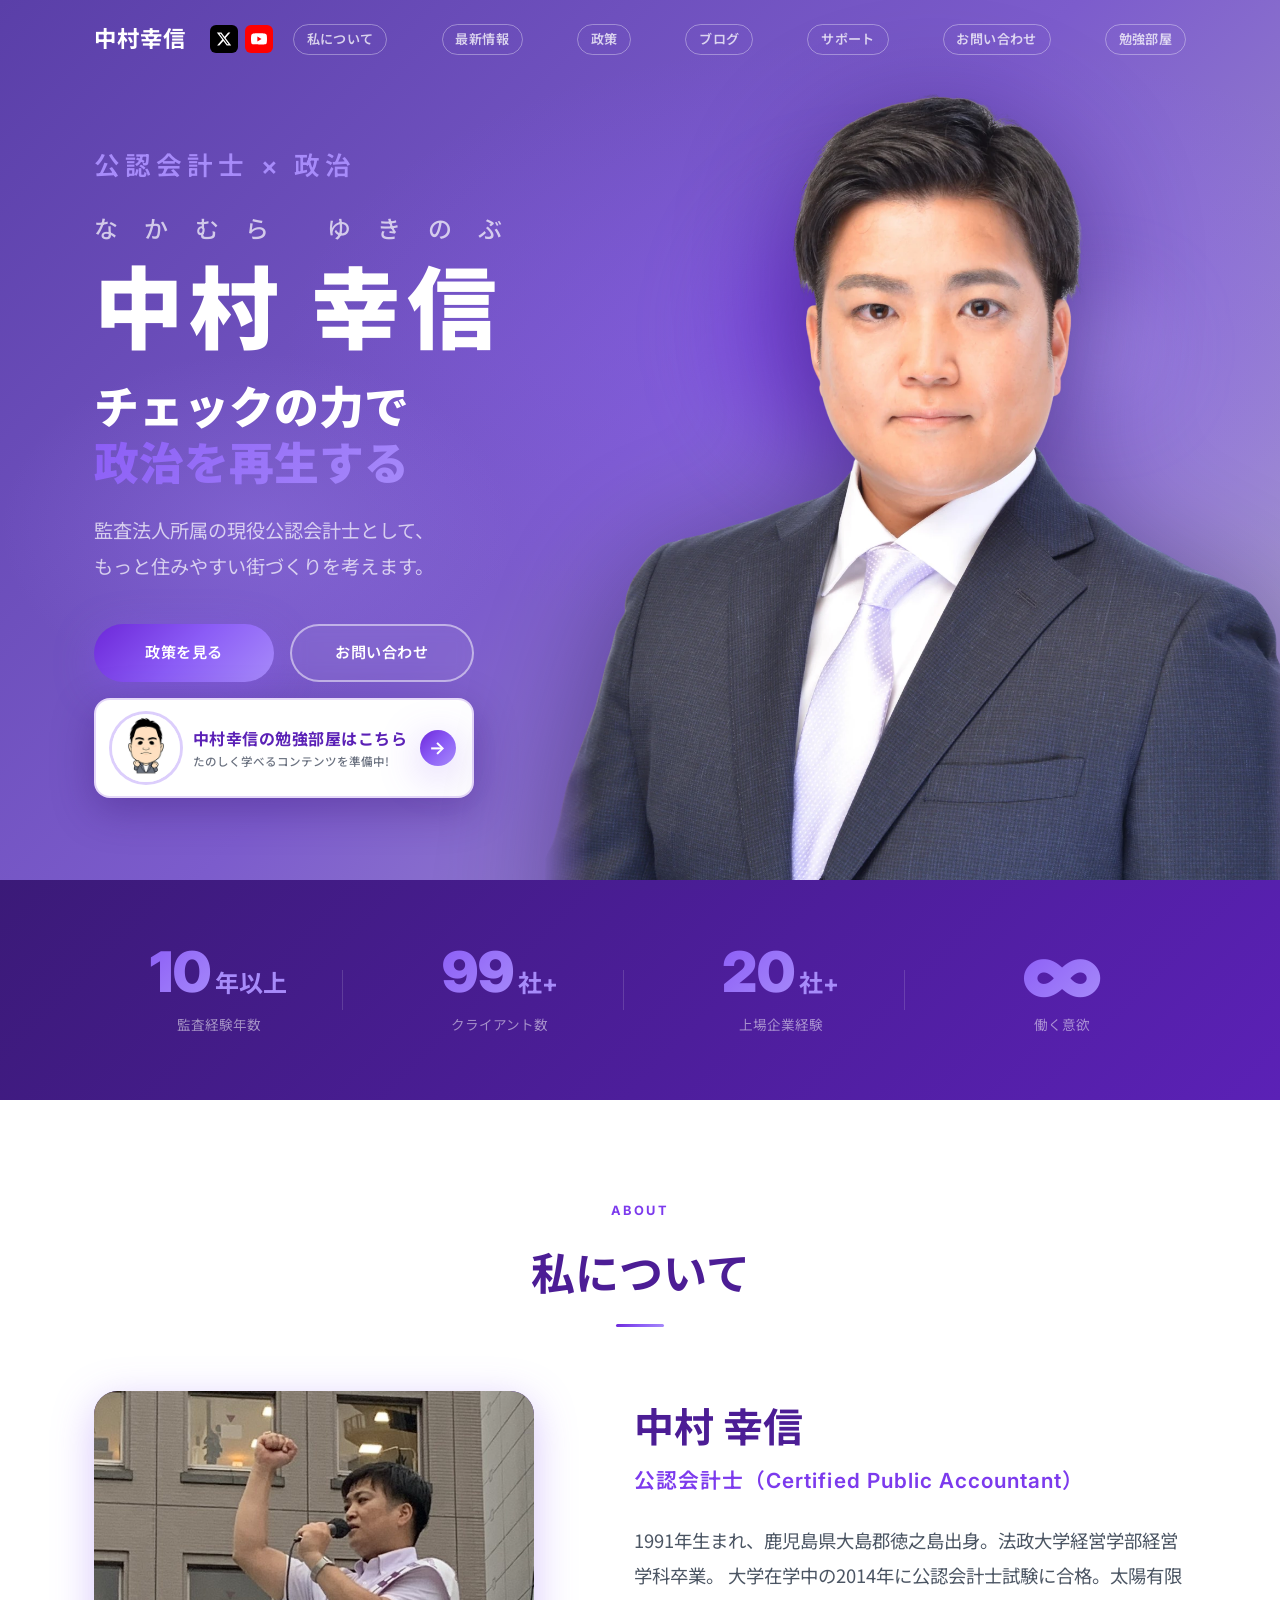
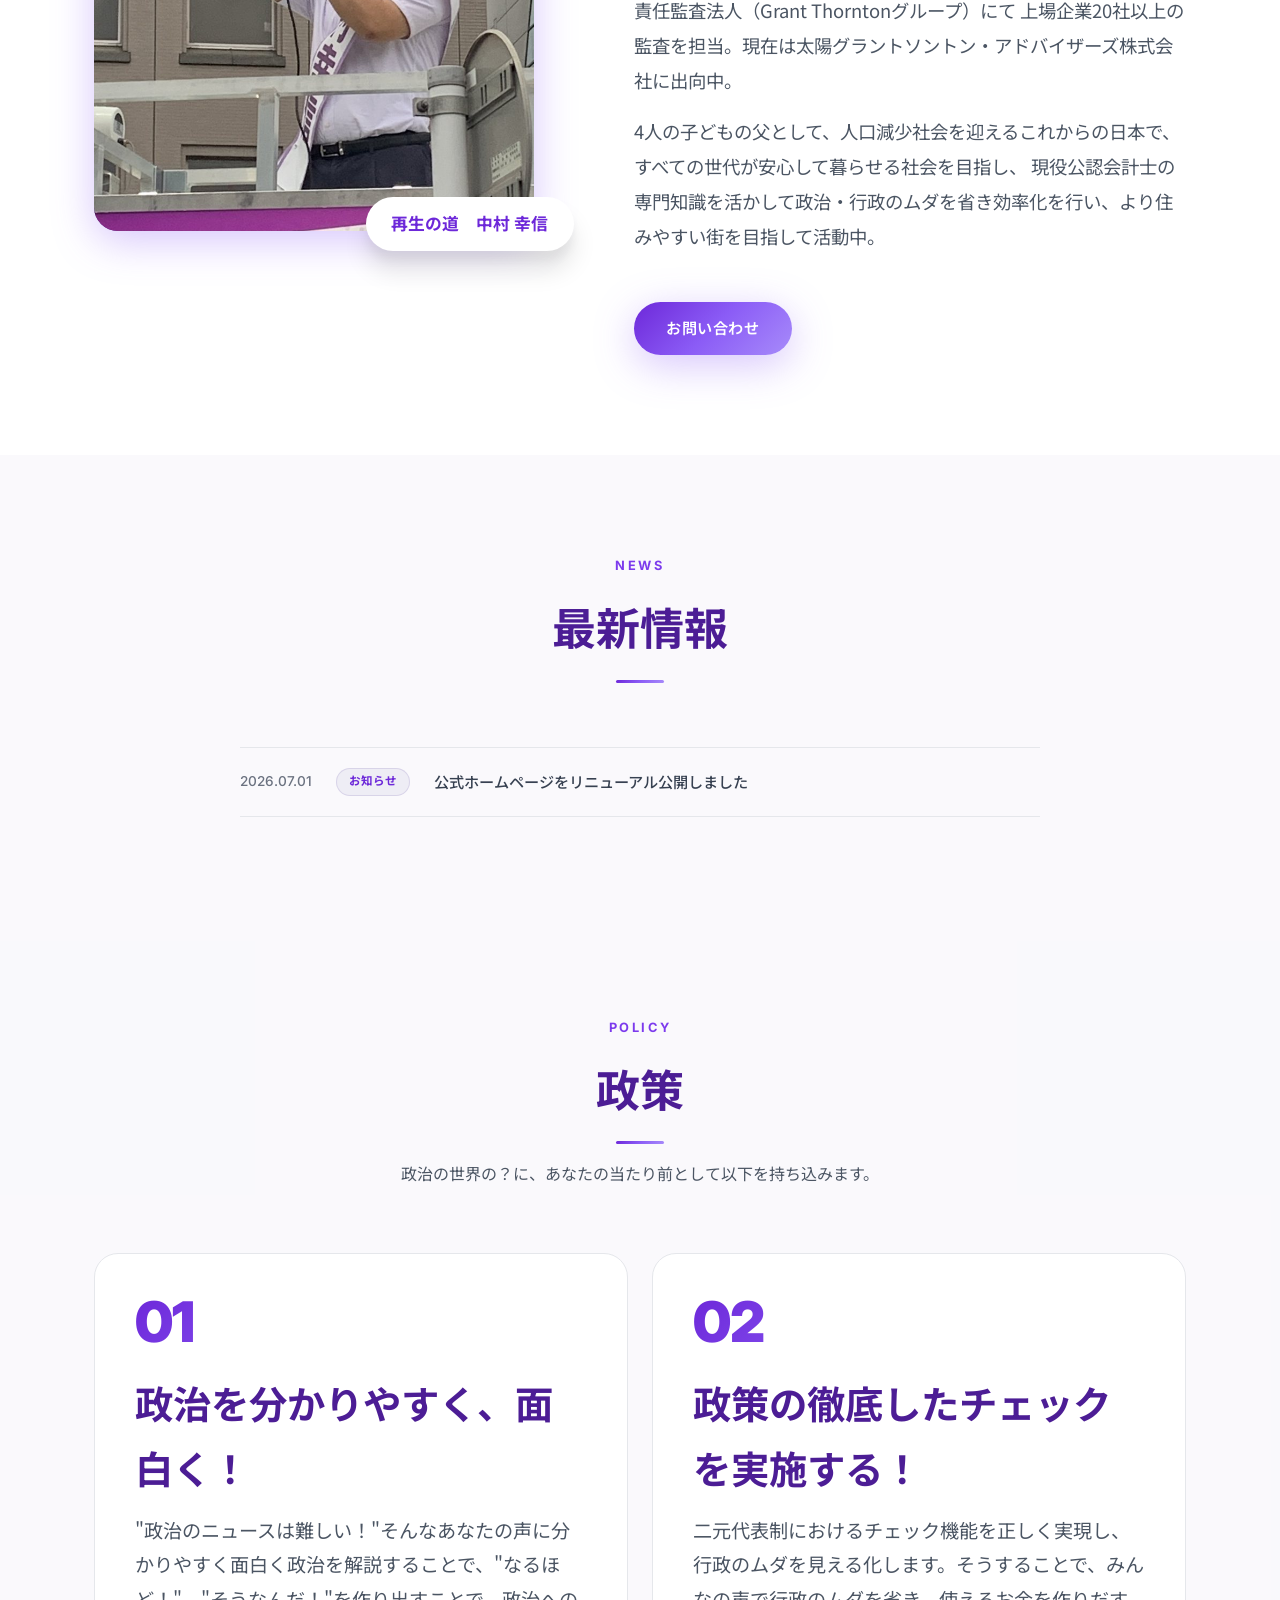
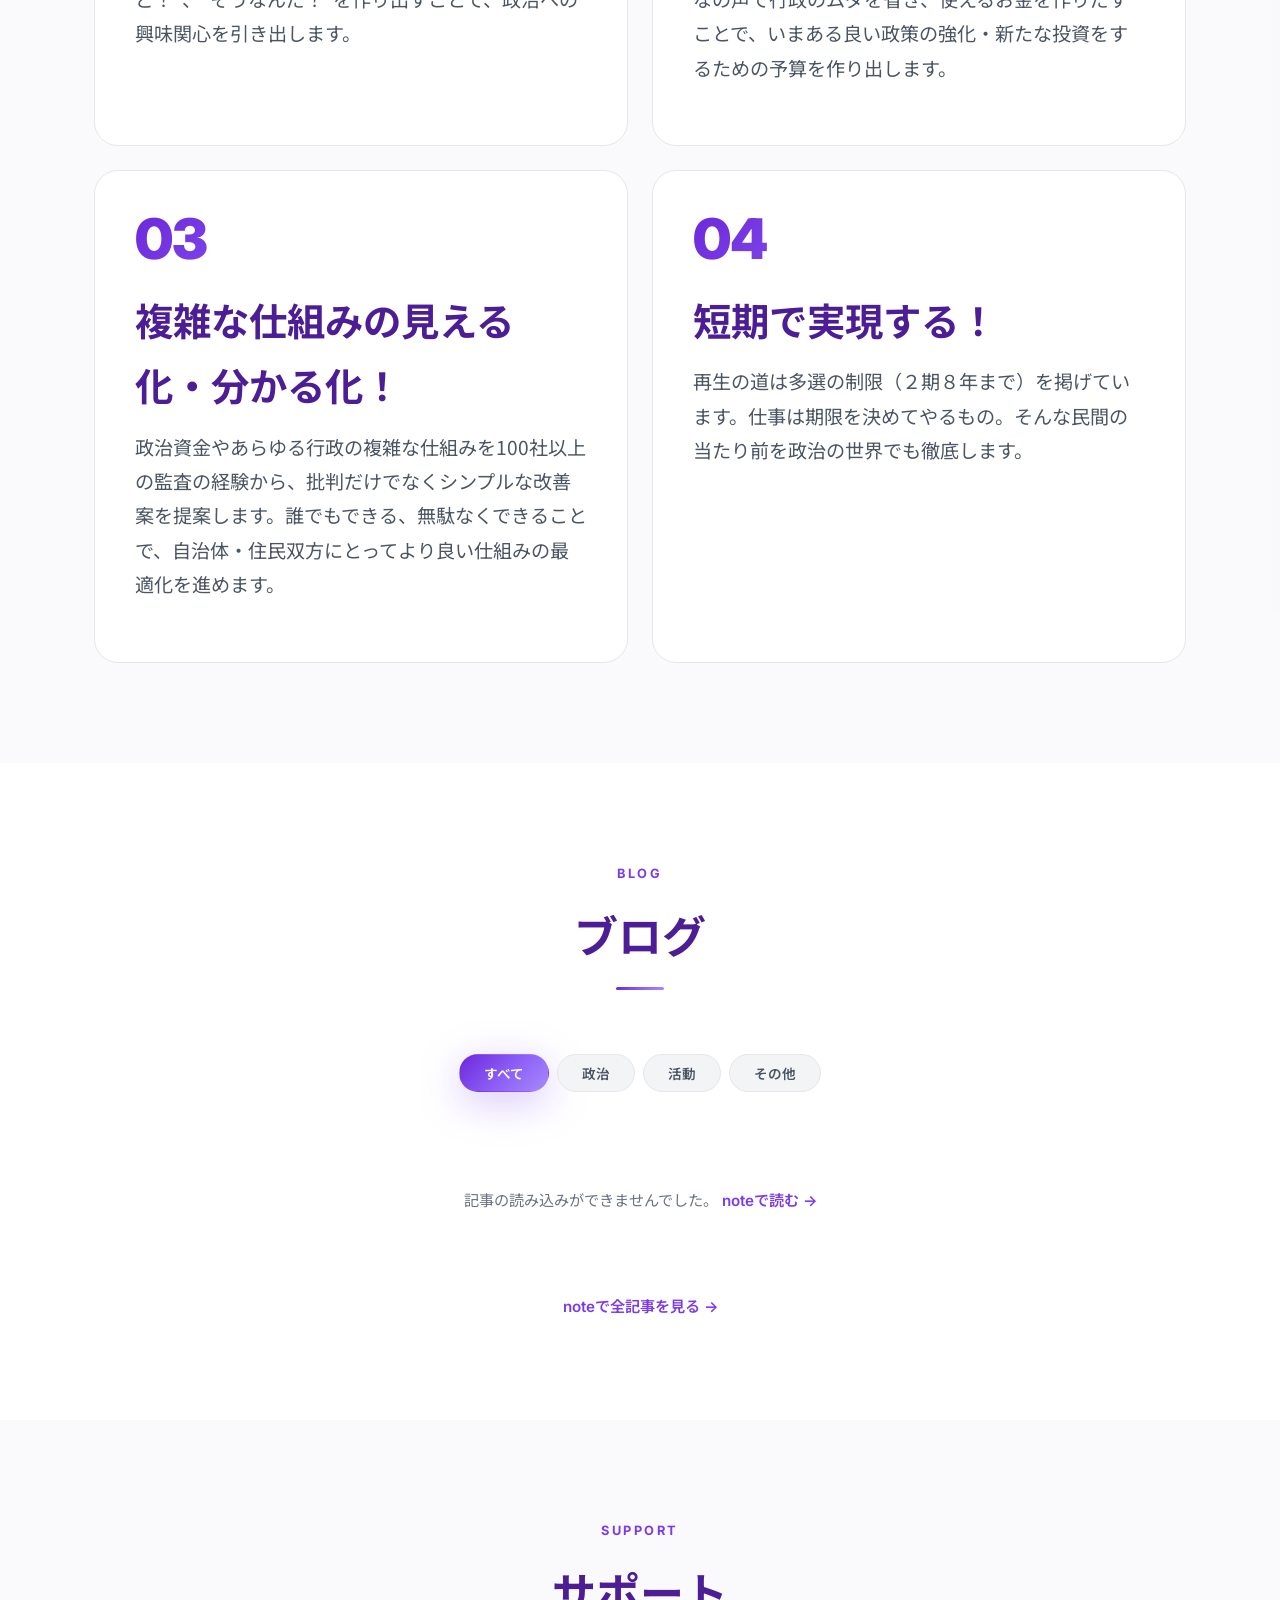
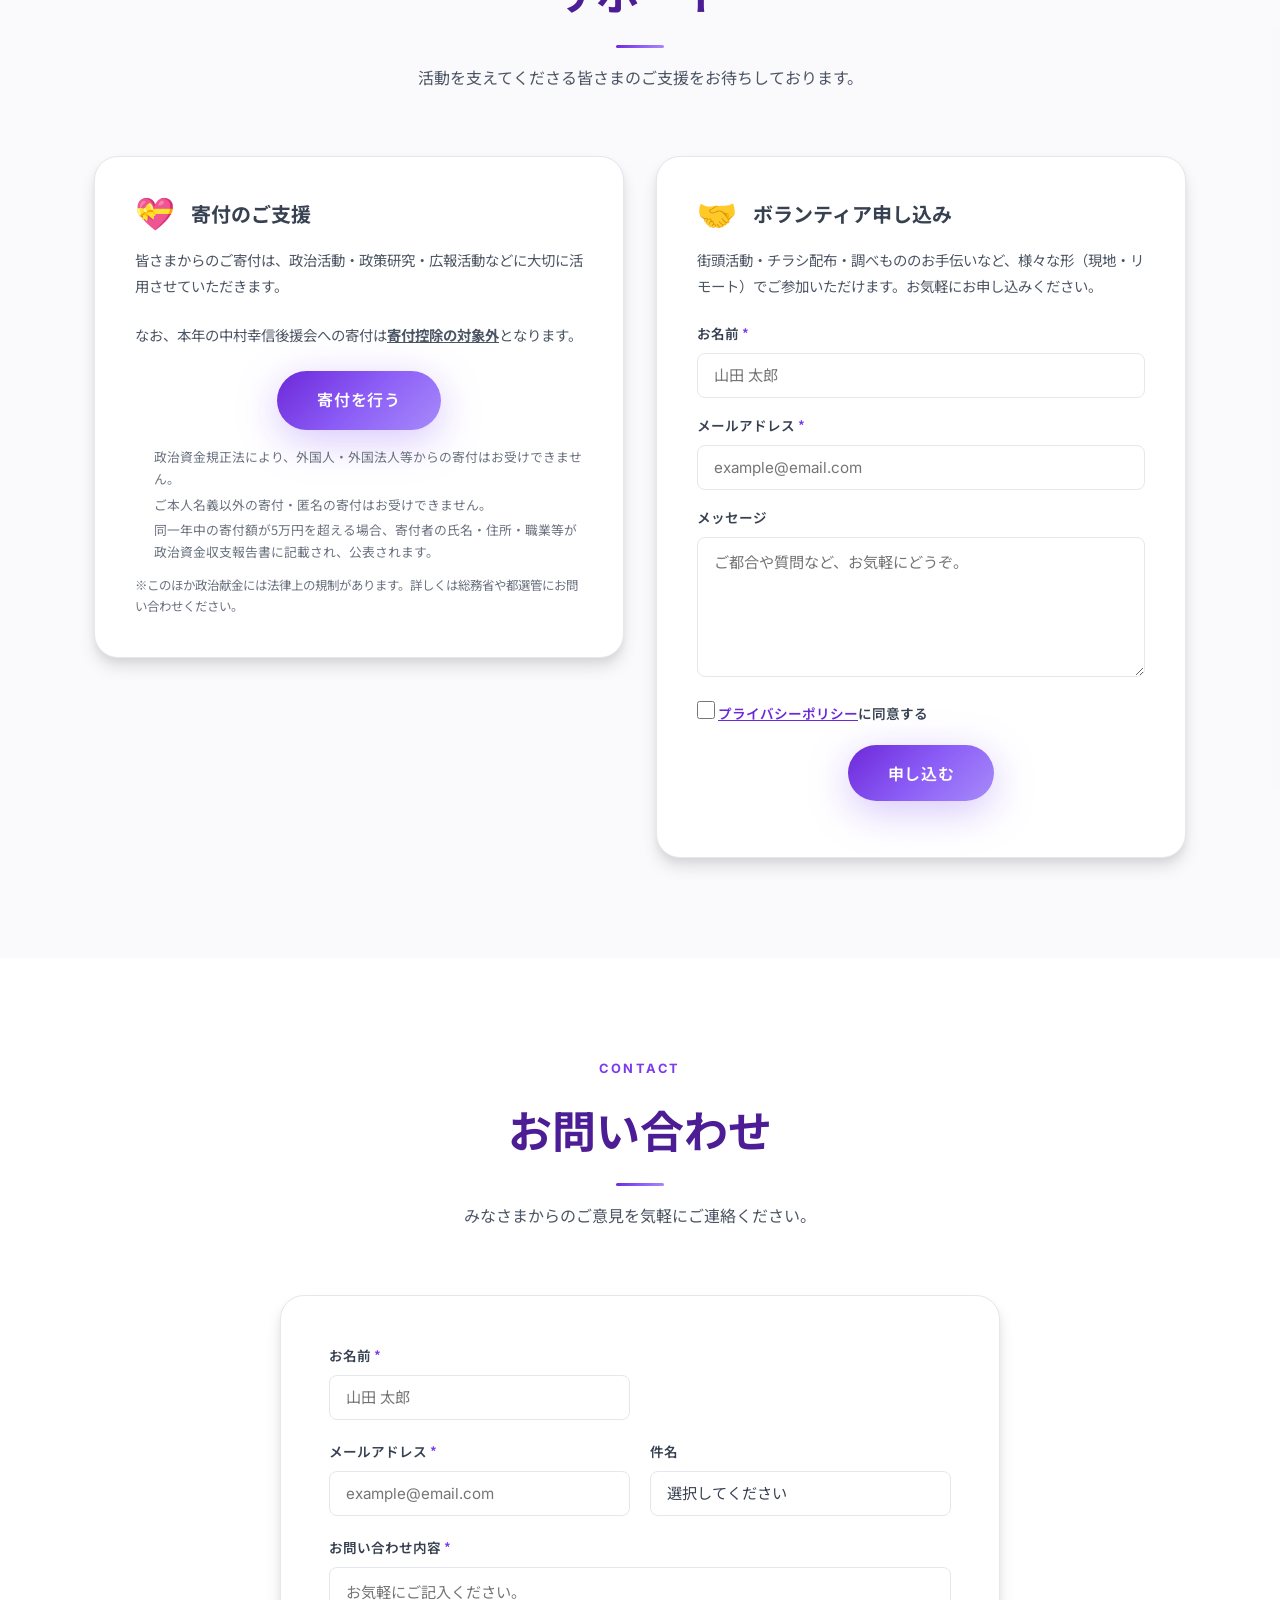
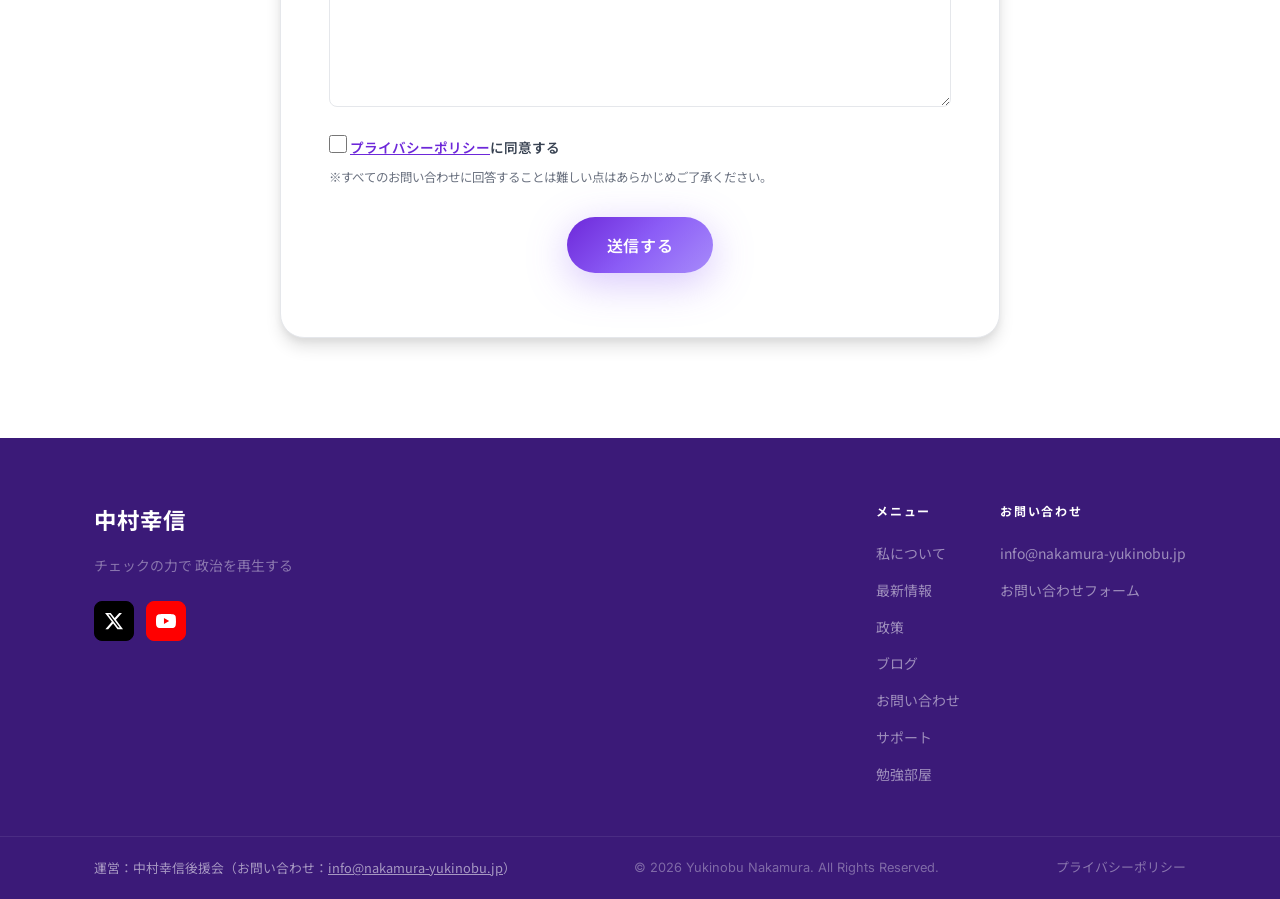
==== commit 1d6364c6: "a11y+perf: スキップリンク/main landmark/aria-expanded/画像lazy・寸法/小注記コントラストAA化 - 本文へスキップリンク追加(キーボード操作) - <mai" ====
--- a/index.html
+++ b/index.html
@@ -34,12 +34,13 @@
   }
   </script>
 
-  <link rel="stylesheet" href="style.css?v=20260802a" />
+  <link rel="stylesheet" href="style.css?v=20260802c" />
   <link rel="preconnect" href="https://fonts.googleapis.com" />
   <link rel="preconnect" href="https://fonts.gstatic.com" crossorigin />
   <link href="https://fonts.googleapis.com/css2?family=Noto+Sans+JP:wght@300;400;500;700&family=Inter:wght@300;400;500;700;900&display=swap" rel="stylesheet" />
 </head>
 <body>
+  <a href="#main" class="skip-link">本文へスキップ</a>
 
   <!-- ========== HEADER / NAV ========== -->
   <header class="header" id="header">
@@ -68,12 +69,13 @@
           <li><a href="benkyobeya.html" class="nav__link nav__link--study">勉強部屋</a></li>
         </ul>
       </nav>
-      <button class="hamburger" id="hamburger" aria-label="メニューを開く">
+      <button class="hamburger" id="hamburger" aria-label="メニューを開く" aria-expanded="false" aria-controls="nav">
         <span></span><span></span><span></span>
       </button>
     </div>
   </header>
 
+  <main id="main">
   <!-- ========== HERO ========== -->
   <section class="hero" id="top">
     <div class="hero__bg"></div>
@@ -109,7 +111,7 @@
         <div class="orb orb--2"></div>
         <div class="orb orb--3"></div>
         <figure class="hero__figure">
-          <img src="assets/img/nakamura_portrait_cutout.webp" alt="中村幸信のプロフィール写真" class="hero__figure-img" />
+          <img src="assets/img/nakamura_portrait_cutout.webp" alt="中村幸信のプロフィール写真" class="hero__figure-img" width="1408" height="1800" decoding="async" fetchpriority="high" />
         </figure>
       </div>
     </div>
@@ -156,7 +158,7 @@
       <div class="about__grid">
         <div class="about__image-wrap">
           <div class="about__image-placeholder about__image-placeholder--photo">
-            <img src="assets/img/nakamura_speech.jpg" alt="街頭で演説する中村幸信" class="about__photo" />
+            <img src="assets/img/nakamura_speech.jpg" alt="街頭で演説する中村幸信" class="about__photo" width="820" height="1093" loading="lazy" decoding="async" />
           </div>
           <div class="about__badge">
             再生の道　中村 幸信
@@ -308,6 +310,11 @@
           </p>
           <form class="support__form" id="volunteerForm" action="https://nakamura-yukinobu.jp/contact.php" method="POST">
             <input type="hidden" name="type" value="volunteer" />
+            <!-- スパム対策(honeypot): 人間には見えない罠フィールド。入力があった送信はボットとして破棄される -->
+            <div style="position:absolute; left:-9999px; width:1px; height:1px; overflow:hidden;" aria-hidden="true">
+              <label for="vol-website">Website</label>
+              <input type="text" id="vol-website" name="website" tabindex="-1" autocomplete="off" />
+            </div>
             <div class="form-group">
               <label for="vol-name">お名前 <span class="required">*</span></label>
               <input type="text" id="vol-name" name="vol_name" placeholder="山田 太郎" required />
@@ -350,6 +357,11 @@
       </div>
       <div class="contact__wrap">
         <form class="contact__form" id="contactForm" action="https://nakamura-yukinobu.jp/contact.php" method="POST">
+          <!-- スパム対策(honeypot): 人間には見えない罠フィールド。入力があった送信はボットとして破棄される -->
+          <div style="position:absolute; left:-9999px; width:1px; height:1px; overflow:hidden;" aria-hidden="true">
+            <label for="website">Website</label>
+            <input type="text" id="website" name="website" tabindex="-1" autocomplete="off" />
+          </div>
           <div class="form-row">
             <div class="form-group">
               <label for="name">お名前 <span class="required">*</span></label>
@@ -393,6 +405,7 @@
       </div>
     </div>
   </section>
+  </main>
 
   <!-- ========== FOOTER ========== -->
   <footer class="footer">
--- a/style.css
+++ b/style.css
@@ -68,6 +68,26 @@
 
 img { max-width: 100%; display: block; }
 a  { color: inherit; text-decoration: none; transition: var(--transition); }
+
+/* アクセシビリティ: キーボード操作でヘッダーを飛ばして本文へ */
+.skip-link {
+  position: absolute;
+  left: 0;
+  top: -48px;
+  z-index: 2000;
+  padding: .6rem 1.2rem;
+  background: var(--purple-700, #6d28d9);
+  color: #fff;
+  font-size: .9rem;
+  font-weight: 700;
+  border-radius: 0 0 var(--radius-sm, 6px) 0;
+  transition: top .2s ease;
+}
+.skip-link:focus {
+  top: 0;
+  outline: 3px solid #fff;
+  outline-offset: -3px;
+}
 ul { list-style: none; }
 button { cursor: pointer; border: none; background: none; font-family: inherit; }
 input, textarea, select { font-family: inherit; }
@@ -1014,7 +1034,7 @@
 
 .support__note {
   font-size: .78rem;
-  color: var(--gray-400);
+  color: var(--gray-500);
   font-family: var(--font-jp);
 }
 
@@ -1126,7 +1146,7 @@
 .form-note {
   margin-top: .5rem;
   font-size: .78rem;
-  color: var(--gray-400);
+  color: var(--gray-500);
   font-family: var(--font-jp);
 }
 
@@ -1378,18 +1398,21 @@
   }
   body.nav-open .header { left: -33.4vw; right: 33.4vw; }
 
-  /* Hero: PC版と同じ「左:文字 / 右:写真」の2カラム構成を携帯サイズに縮小 */
+  /* Hero: 文字ブロックを本流(1カラム)にし、写真はhero右下に絶対配置。
+     画像は四辺フェード焼き込み済みのため、肩がフェード帯・画面端に掛からない
+     「全体が視界に収まる」幅で置く(=見切れ防止) */
   .hero { height: auto; min-height: 0; }
   .hero__inner {
-    grid-template-columns: 1.15fr .85fr;
-    gap: .75rem;
+    grid-template-columns: 1fr;
+    gap: 0;
     height: auto;
     padding-top: 84px;
-    /* 下余白は勉強部屋ボタンと下部Scroll表示のかぶり防止分を含む */
-    padding-bottom: 108px;
-    align-items: center;
+    /* 下余白は最小限: 写真の下端(=hero下端)を勉強部屋カードの下端とほぼ揃え、
+       実績バーを上に引き上げる */
+    padding-bottom: 20px;
+    align-items: start;
   }
-  .hero__content { margin-top: 0; }
+  .hero__content { margin-top: 0; position: relative; z-index: 2; max-width: 60%; }
   .hero__eyebrow { font-size: .78rem; letter-spacing: .12em; margin-bottom: .6rem; }
   .hero__name { gap: .15rem; margin-bottom: .8rem; }
   .hero__name-kana { font-size: .66rem; }
@@ -1411,11 +1434,19 @@
   }
   .btn-study__sub { display: none; }
   .btn-study__arrow { width: 20px; height: 20px; font-size: .75rem; }
-  .hero__visual { display: block; }
+  .hero__visual { position: static; }
   .hero__visual .orb { display: none; }
-  /* 写真は列の左端から右方向へはみ出させ、画面右端で切る(左の文字とは重ねない) */
-  .hero__figure { align-items: center; justify-content: flex-start; }
-  .hero__figure-img { width: 140%; max-width: none; margin: 0; }
+  /* heroを詰めたためSCROLL表示は写真・カードと重なる→携帯では非表示 */
+  .hero__scroll { display: none; }
+  /* 写真: hero右下アンカー。右端フェードを少し画面外に逃がし人物を右寄せで見せる */
+  .hero__figure {
+    position: absolute;
+    right: -10vw;
+    bottom: 0;
+    margin: 0;
+    z-index: 1;
+  }
+  .hero__figure-img { width: min(66vw, 300px); max-width: none; }
 
   /* Numbers */
   .numbers__inner { grid-template-columns: repeat(2, 1fr); gap: 2rem; }
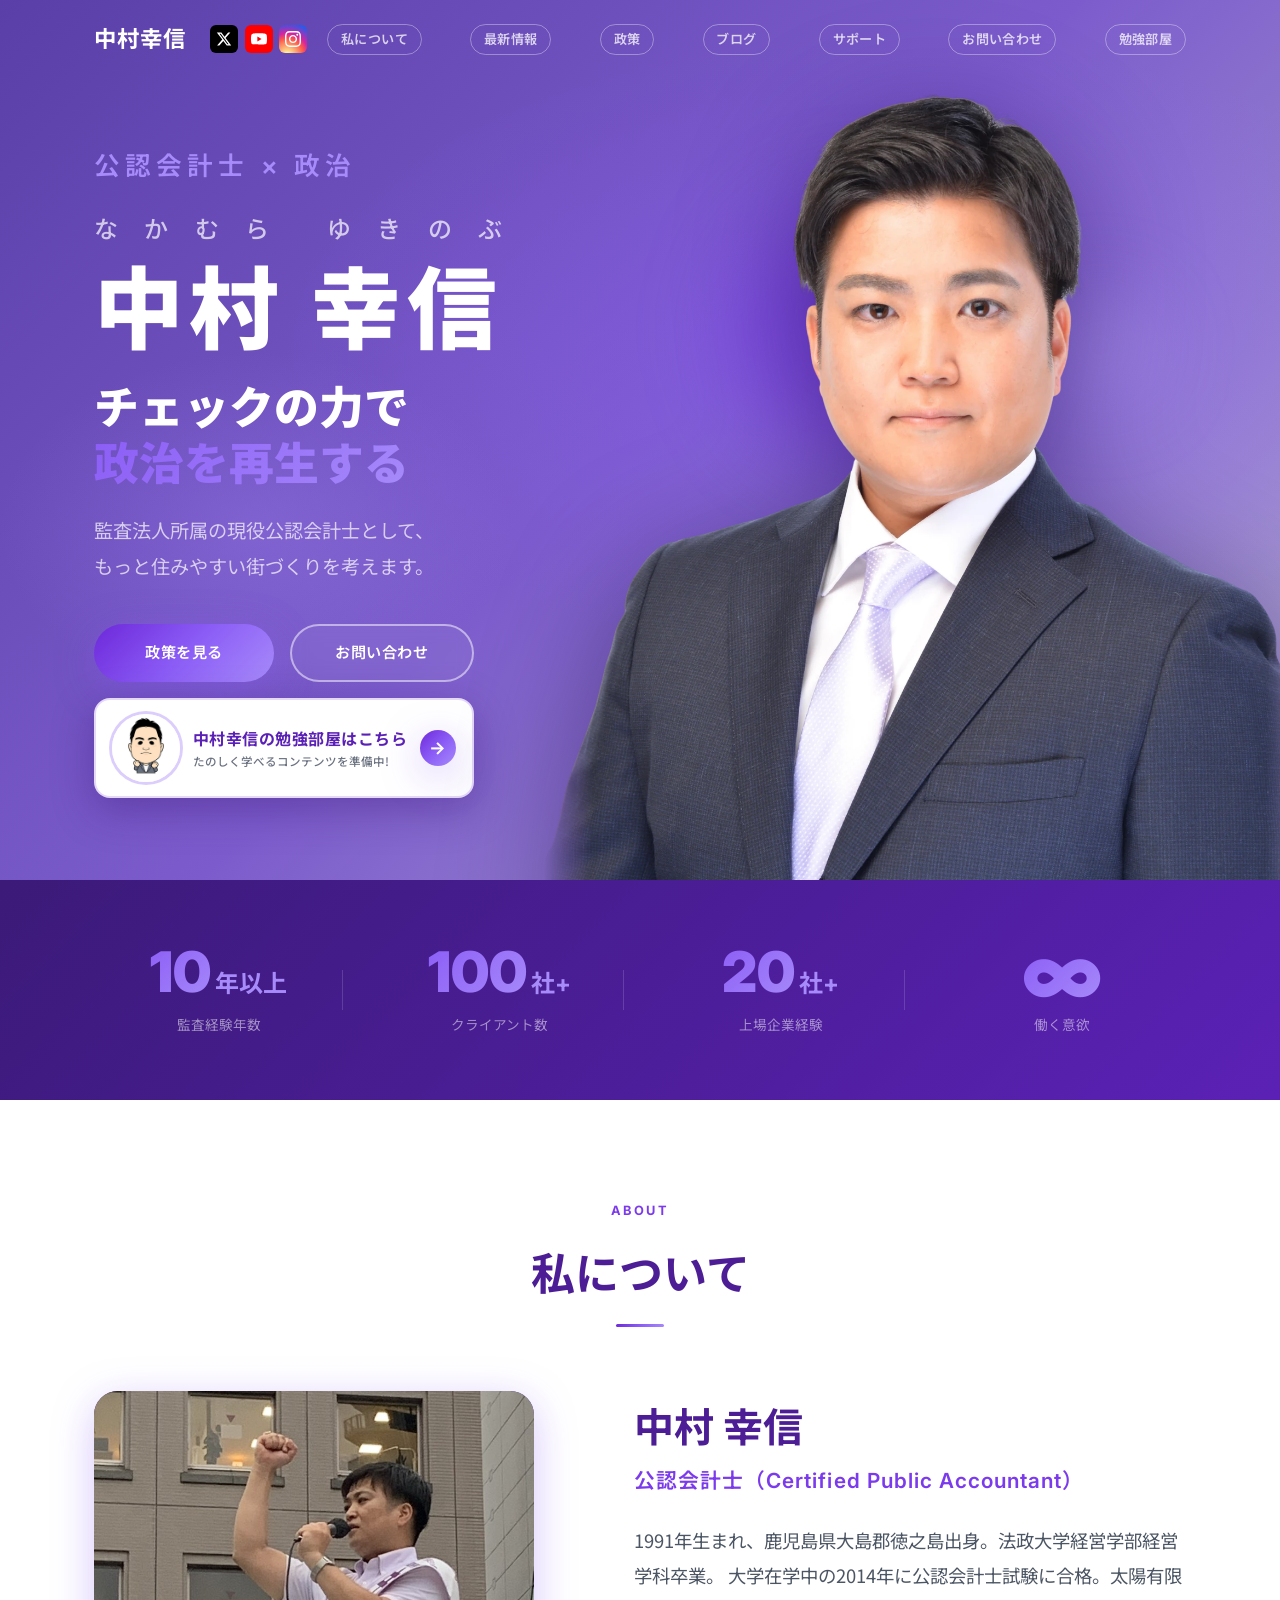
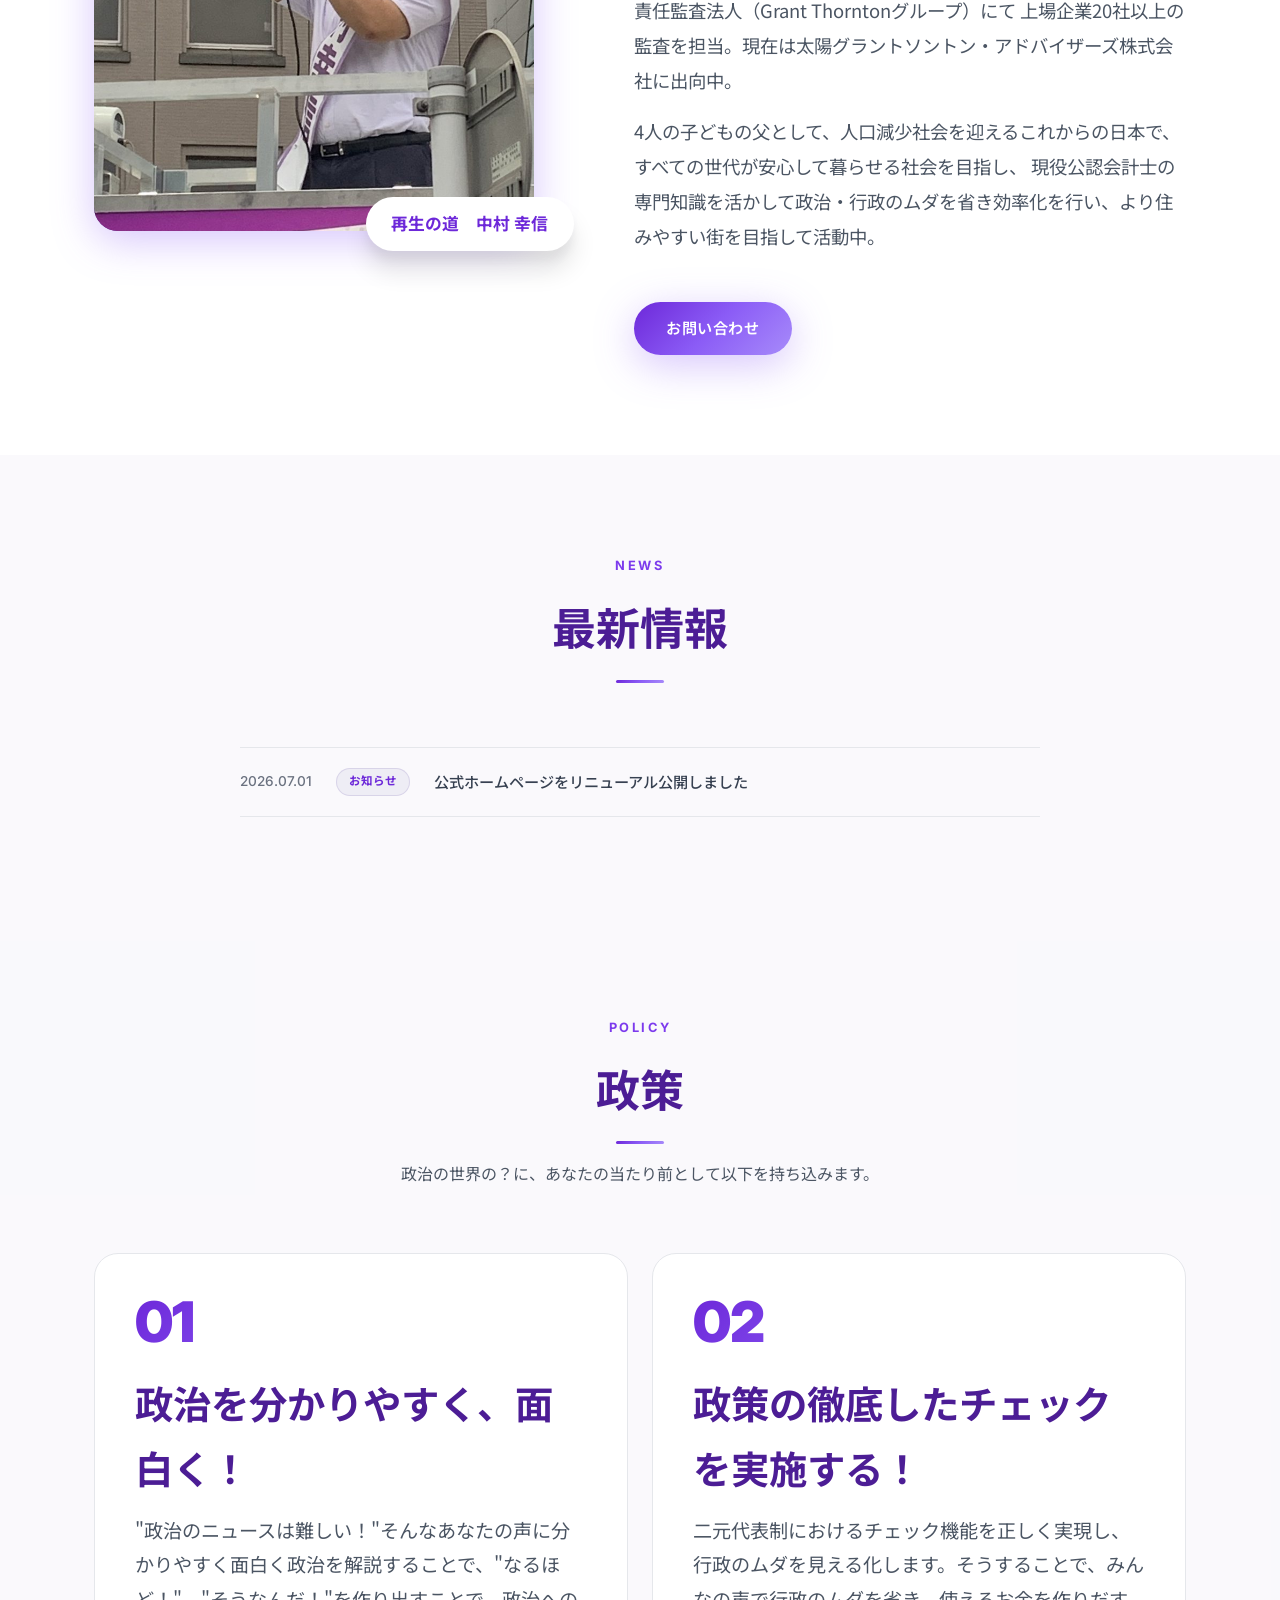
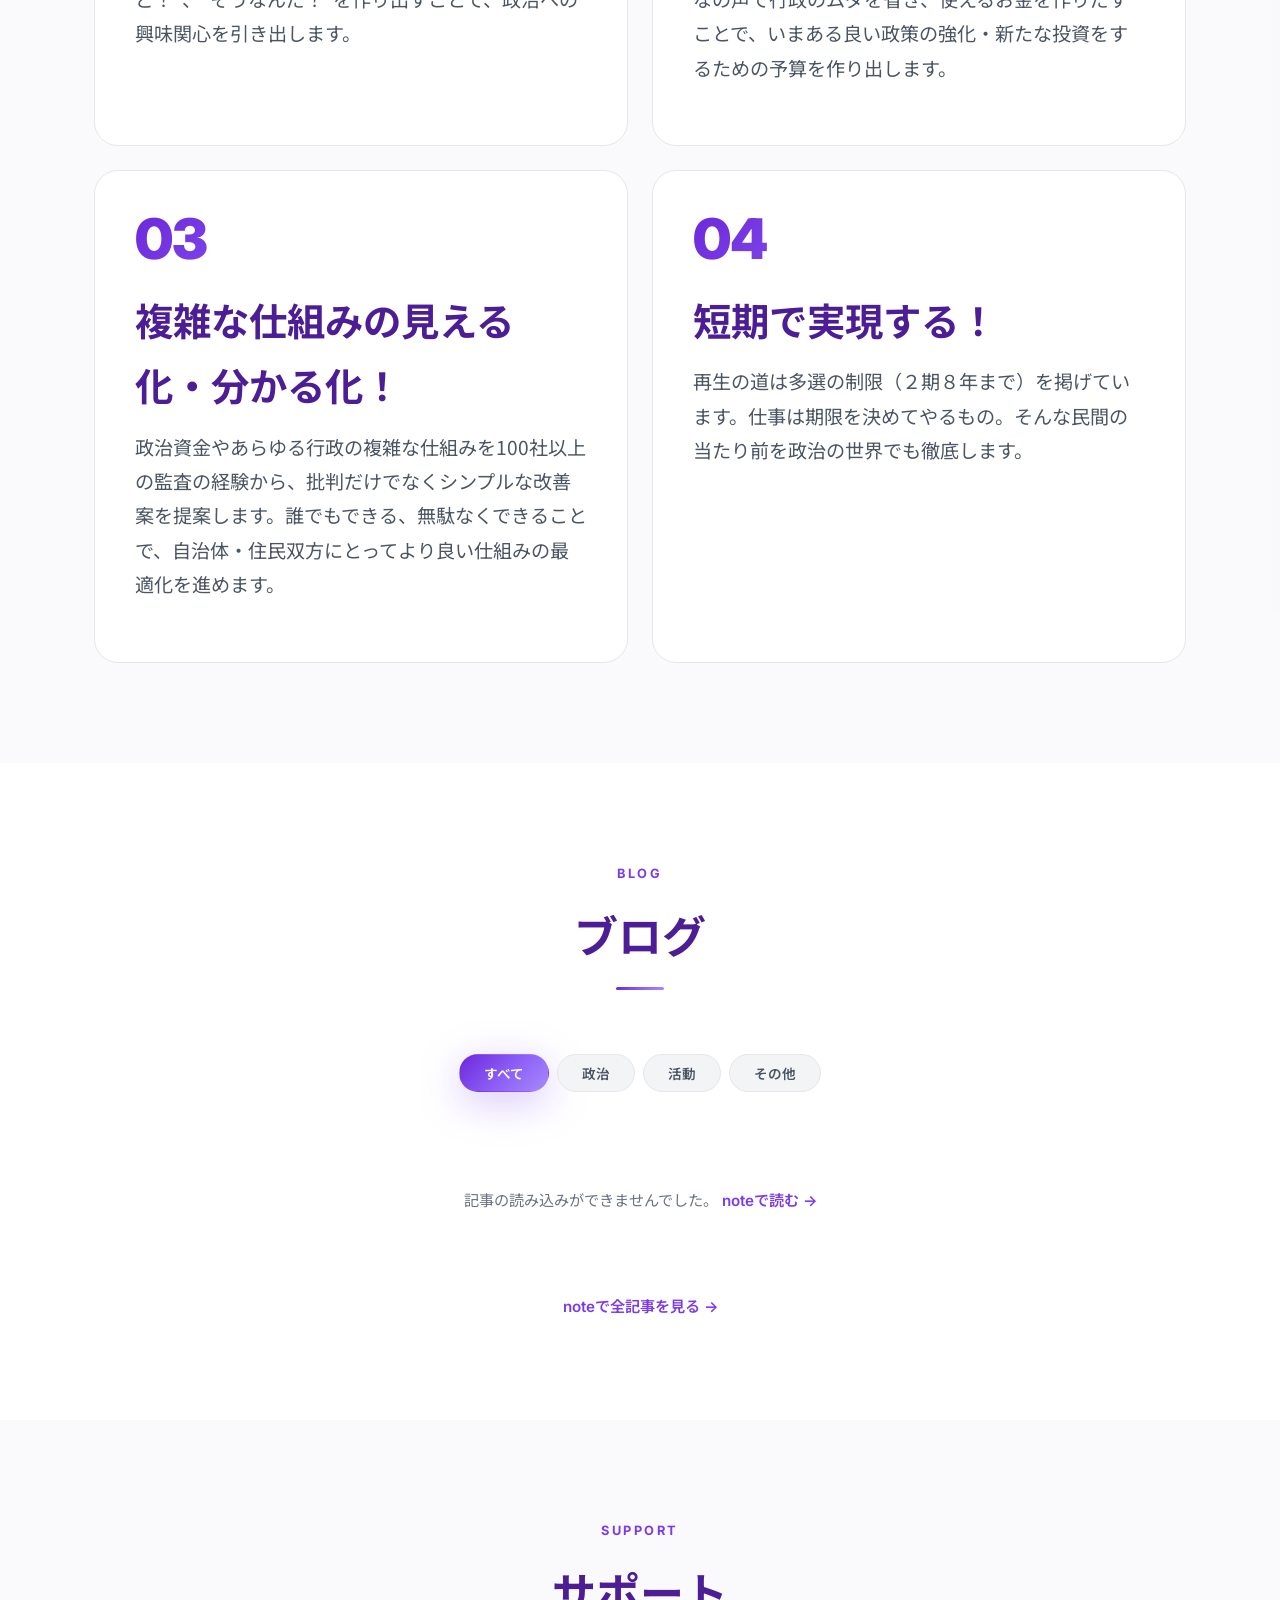
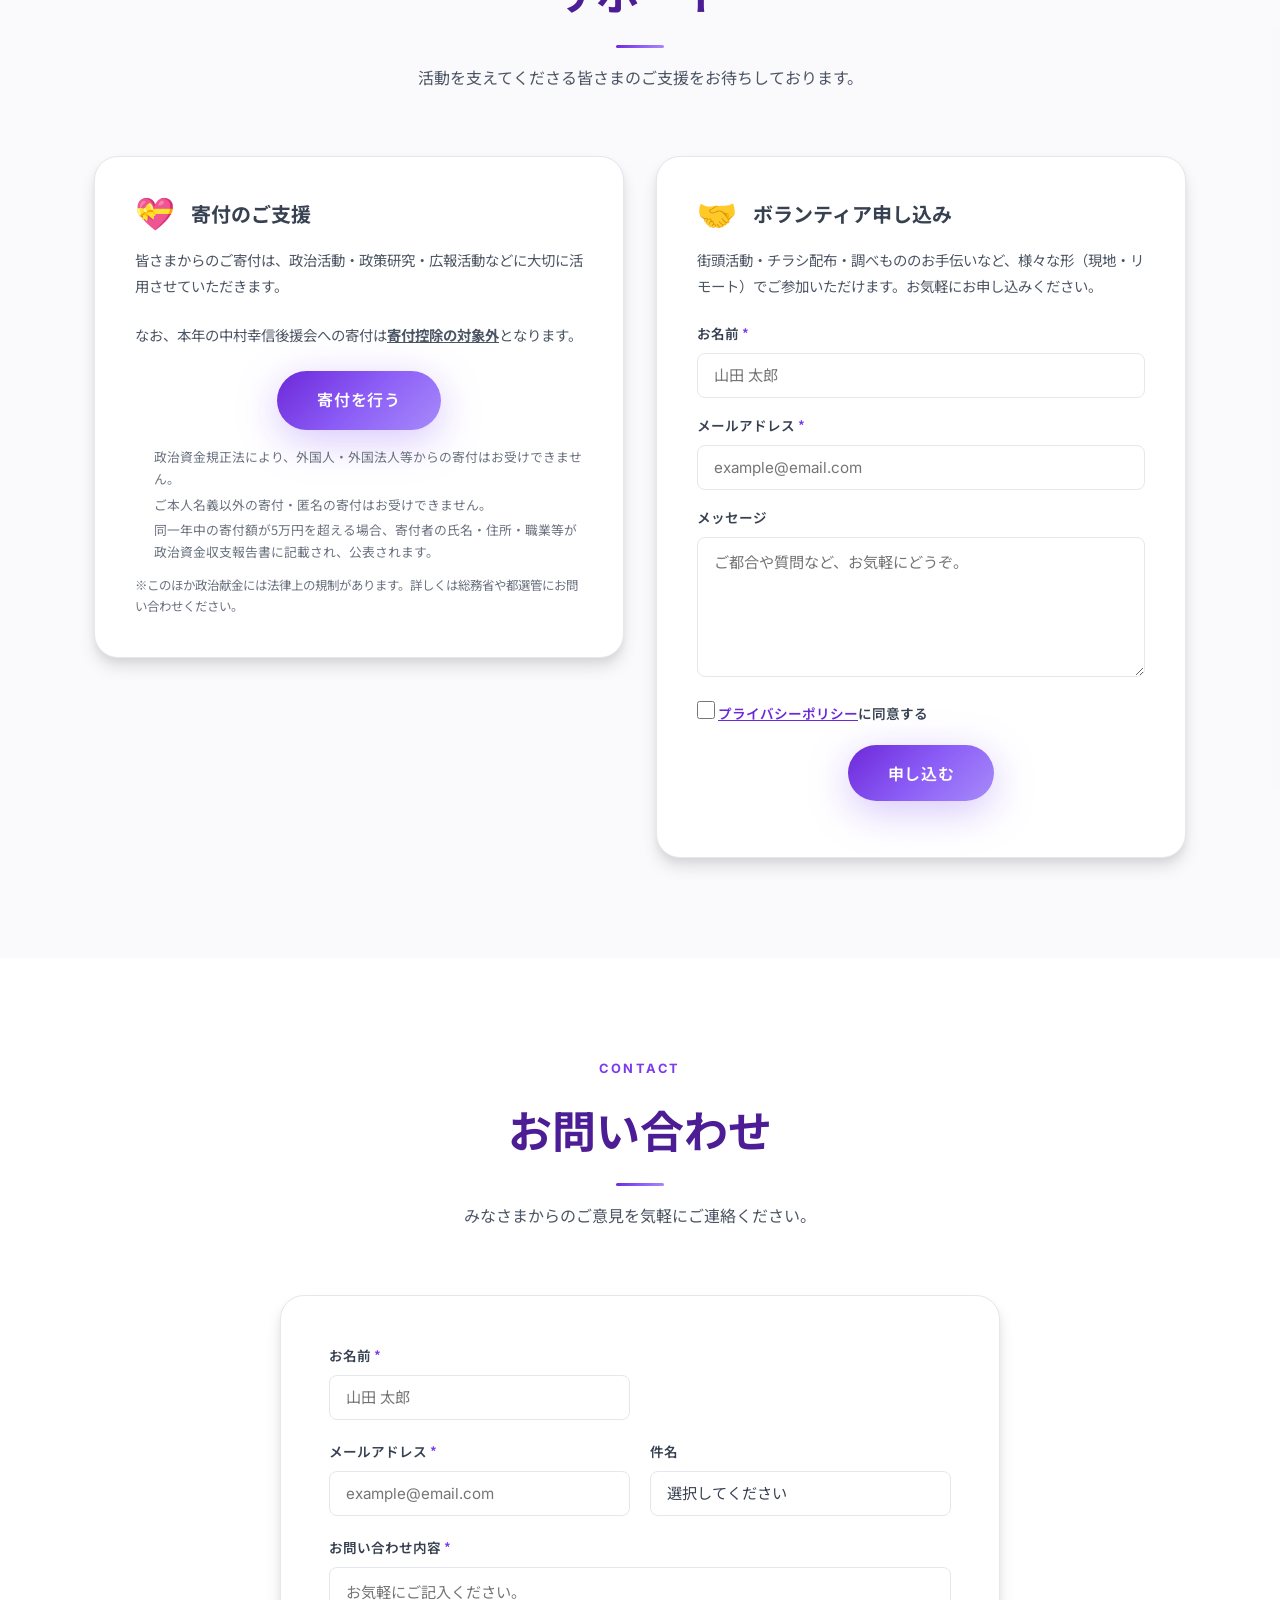
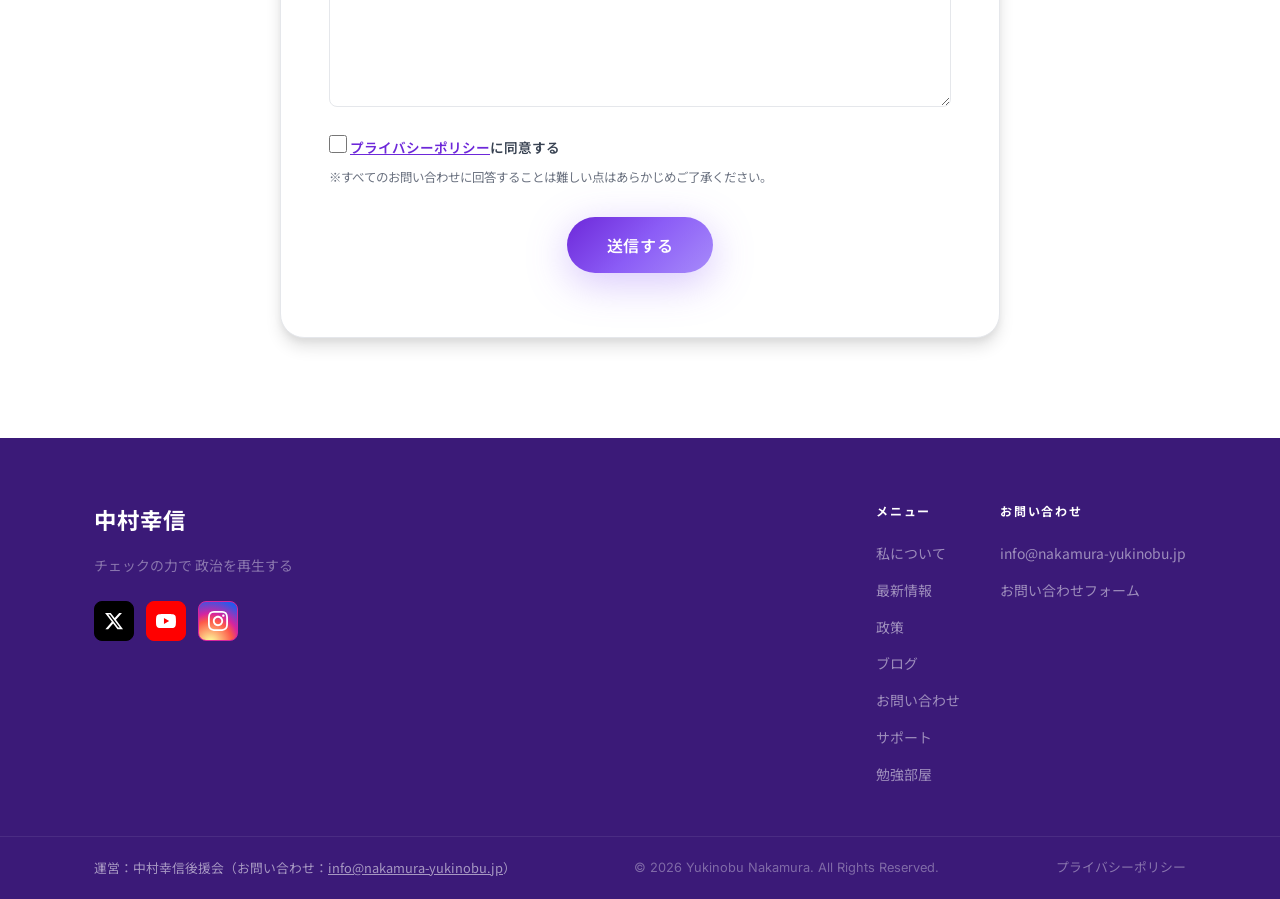
==== commit a72e23cf: "ヘッダー/フッターにInstagramアイコンリンクを追加 - index.html: X・YouTubeの並びにInstagram(cpa_man_10969)を2箇所追加 - style.css:" ====
--- a/index.html
+++ b/index.html
@@ -12,7 +12,7 @@
   <meta property="og:title" content="中村幸信公式ホームページ" />
   <meta property="og:description" content="チェックの力で政治を再生する。監査法人所属の現役公認会計士・中村幸信の公式ホームページ。" />
   <meta property="og:url" content="https://nakamura-yukinobu.jp/" />
-  <meta property="og:image" content="https://nakamura-yukinobu.jp/assets/img/ogp.png" />
+  <meta property="og:image" content="https://nakamura-yukinobu.jp/assets/img/ogp-v2.png" />
   <meta property="og:image:width" content="1200" />
   <meta property="og:image:height" content="630" />
   <meta property="og:locale" content="ja_JP" />
@@ -34,7 +34,7 @@
   }
   </script>
 
-  <link rel="stylesheet" href="style.css?v=20260802c" />
+  <link rel="stylesheet" href="style.css?v=20260902a" />
   <link rel="preconnect" href="https://fonts.googleapis.com" />
   <link rel="preconnect" href="https://fonts.gstatic.com" crossorigin />
   <link href="https://fonts.googleapis.com/css2?family=Noto+Sans+JP:wght@300;400;500;700&family=Inter:wght@300;400;500;700;900&display=swap" rel="stylesheet" />
@@ -55,6 +55,9 @@
           </a>
           <a href="https://www.youtube.com/@cpa_man_10969" class="header-social-btn sns--yt" aria-label="YouTube" target="_blank" rel="noopener noreferrer">
             <svg width="16" height="16" fill="#fff" viewBox="0 0 24 24"><path d="M23.498 6.186a3.016 3.016 0 0 0-2.122-2.136C19.505 3.545 12 3.545 12 3.545s-7.505 0-9.377.505A3.017 3.017 0 0 0 .502 6.186C0 8.07 0 12 0 12s0 3.93.502 5.814a3.016 3.016 0 0 0 2.122 2.136c1.871.505 9.376.505 9.376.505s7.505 0 9.377-.505a3.015 3.015 0 0 0 2.122-2.136C24 15.93 24 12 24 12s0-3.93-.502-5.814zM9.545 15.568V8.432L15.818 12l-6.273 3.568z"/></svg>
+          </a>
+          <a href="https://www.instagram.com/cpa_man_10969/" class="header-social-btn sns--ig" aria-label="Instagram" target="_blank" rel="noopener noreferrer">
+            <svg width="16" height="16" fill="#fff" viewBox="0 0 24 24"><path d="M12 2.163c3.204 0 3.584.012 4.85.07 3.252.148 4.771 1.691 4.919 4.919.058 1.265.069 1.645.069 4.849 0 3.205-.012 3.584-.069 4.849-.149 3.225-1.664 4.771-4.919 4.919-1.266.058-1.644.07-4.85.07-3.204 0-3.584-.012-4.849-.07-3.26-.149-4.771-1.699-4.919-4.92-.058-1.265-.07-1.644-.07-4.849 0-3.204.013-3.583.07-4.849.149-3.227 1.664-4.771 4.919-4.919 1.266-.057 1.645-.069 4.849-.069zm0-2.163c-3.259 0-3.667.014-4.947.072-4.358.2-6.78 2.618-6.98 6.98-.059 1.281-.073 1.689-.073 4.948 0 3.259.014 3.668.072 4.948.2 4.358 2.618 6.78 6.98 6.98 1.281.058 1.689.072 4.948.072 3.259 0 3.668-.014 4.948-.072 4.354-.2 6.782-2.618 6.979-6.98.059-1.28.073-1.689.073-4.948 0-3.259-.014-3.667-.072-4.947-.196-4.354-2.617-6.78-6.979-6.98-1.281-.059-1.69-.073-4.949-.073zm0 5.838c-3.403 0-6.162 2.759-6.162 6.162s2.759 6.163 6.162 6.163 6.162-2.759 6.162-6.163c0-3.403-2.759-6.162-6.162-6.162zm0 10.162c-2.209 0-4-1.79-4-4 0-2.209 1.791-4 4-4s4 1.791 4 4c0 2.21-1.791 4-4 4zm6.406-11.845c-.796 0-1.441.645-1.441 1.44s.645 1.44 1.441 1.44c.795 0 1.439-.645 1.439-1.44s-.644-1.44-1.439-1.44z"/></svg>
           </a>
         </div>
       </div>
@@ -422,6 +425,9 @@
           <a href="https://www.youtube.com/@cpa_man_10969" class="social-btn sns--yt" aria-label="YouTube" target="_blank" rel="noopener noreferrer">
             <svg width="20" height="20" fill="#fff" viewBox="0 0 24 24"><path d="M23.498 6.186a3.016 3.016 0 0 0-2.122-2.136C19.505 3.545 12 3.545 12 3.545s-7.505 0-9.377.505A3.017 3.017 0 0 0 .502 6.186C0 8.07 0 12 0 12s0 3.93.502 5.814a3.016 3.016 0 0 0 2.122 2.136c1.871.505 9.376.505 9.376.505s7.505 0 9.377-.505a3.015 3.015 0 0 0 2.122-2.136C24 15.93 24 12 24 12s0-3.93-.502-5.814zM9.545 15.568V8.432L15.818 12l-6.273 3.568z"/></svg>
           </a>
+          <a href="https://www.instagram.com/cpa_man_10969/" class="social-btn sns--ig" aria-label="Instagram" target="_blank" rel="noopener noreferrer">
+            <svg width="20" height="20" fill="#fff" viewBox="0 0 24 24"><path d="M12 2.163c3.204 0 3.584.012 4.85.07 3.252.148 4.771 1.691 4.919 4.919.058 1.265.069 1.645.069 4.849 0 3.205-.012 3.584-.069 4.849-.149 3.225-1.664 4.771-4.919 4.919-1.266.058-1.644.07-4.85.07-3.204 0-3.584-.012-4.849-.07-3.26-.149-4.771-1.699-4.919-4.92-.058-1.265-.07-1.644-.07-4.849 0-3.204.013-3.583.07-4.849.149-3.227 1.664-4.771 4.919-4.919 1.266-.057 1.645-.069 4.849-.069zm0-2.163c-3.259 0-3.667.014-4.947.072-4.358.2-6.78 2.618-6.98 6.98-.059 1.281-.073 1.689-.073 4.948 0 3.259.014 3.668.072 4.948.2 4.358 2.618 6.78 6.98 6.98 1.281.058 1.689.072 4.948.072 3.259 0 3.668-.014 4.948-.072 4.354-.2 6.782-2.618 6.979-6.98.059-1.28.073-1.689.073-4.948 0-3.259-.014-3.667-.072-4.947-.196-4.354-2.617-6.78-6.979-6.98-1.281-.059-1.69-.073-4.949-.073zm0 5.838c-3.403 0-6.162 2.759-6.162 6.162s2.759 6.163 6.162 6.163 6.162-2.759 6.162-6.163c0-3.403-2.759-6.162-6.162-6.162zm0 10.162c-2.209 0-4-1.79-4-4 0-2.209 1.791-4 4-4s4 1.791 4 4c0 2.21-1.791 4-4 4zm6.406-11.845c-.796 0-1.441.645-1.441 1.44s.645 1.44 1.441 1.44c.795 0 1.439-.645 1.439-1.44s-.644-1.44-1.439-1.44z"/></svg>
+          </a>
         </div>
       </div>
       <nav class="footer__nav">
--- a/style.css
+++ b/style.css
@@ -1217,6 +1217,10 @@
    hover時も背景色を維持するため .social-btn:hover より後に定義する */
 .sns--x, .sns--x:hover   { background: #000;    border-color: #000; }
 .sns--yt, .sns--yt:hover { background: #FF0000; border-color: #FF0000; }
+.sns--ig, .sns--ig:hover {
+  background: radial-gradient(circle at 30% 107%, #fdf497 0%, #fdf497 5%, #fd5949 45%, #d6249f 60%, #285aeb 90%);
+  border-color: #d6249f;
+}
 
 .footer__nav {
   display: flex;
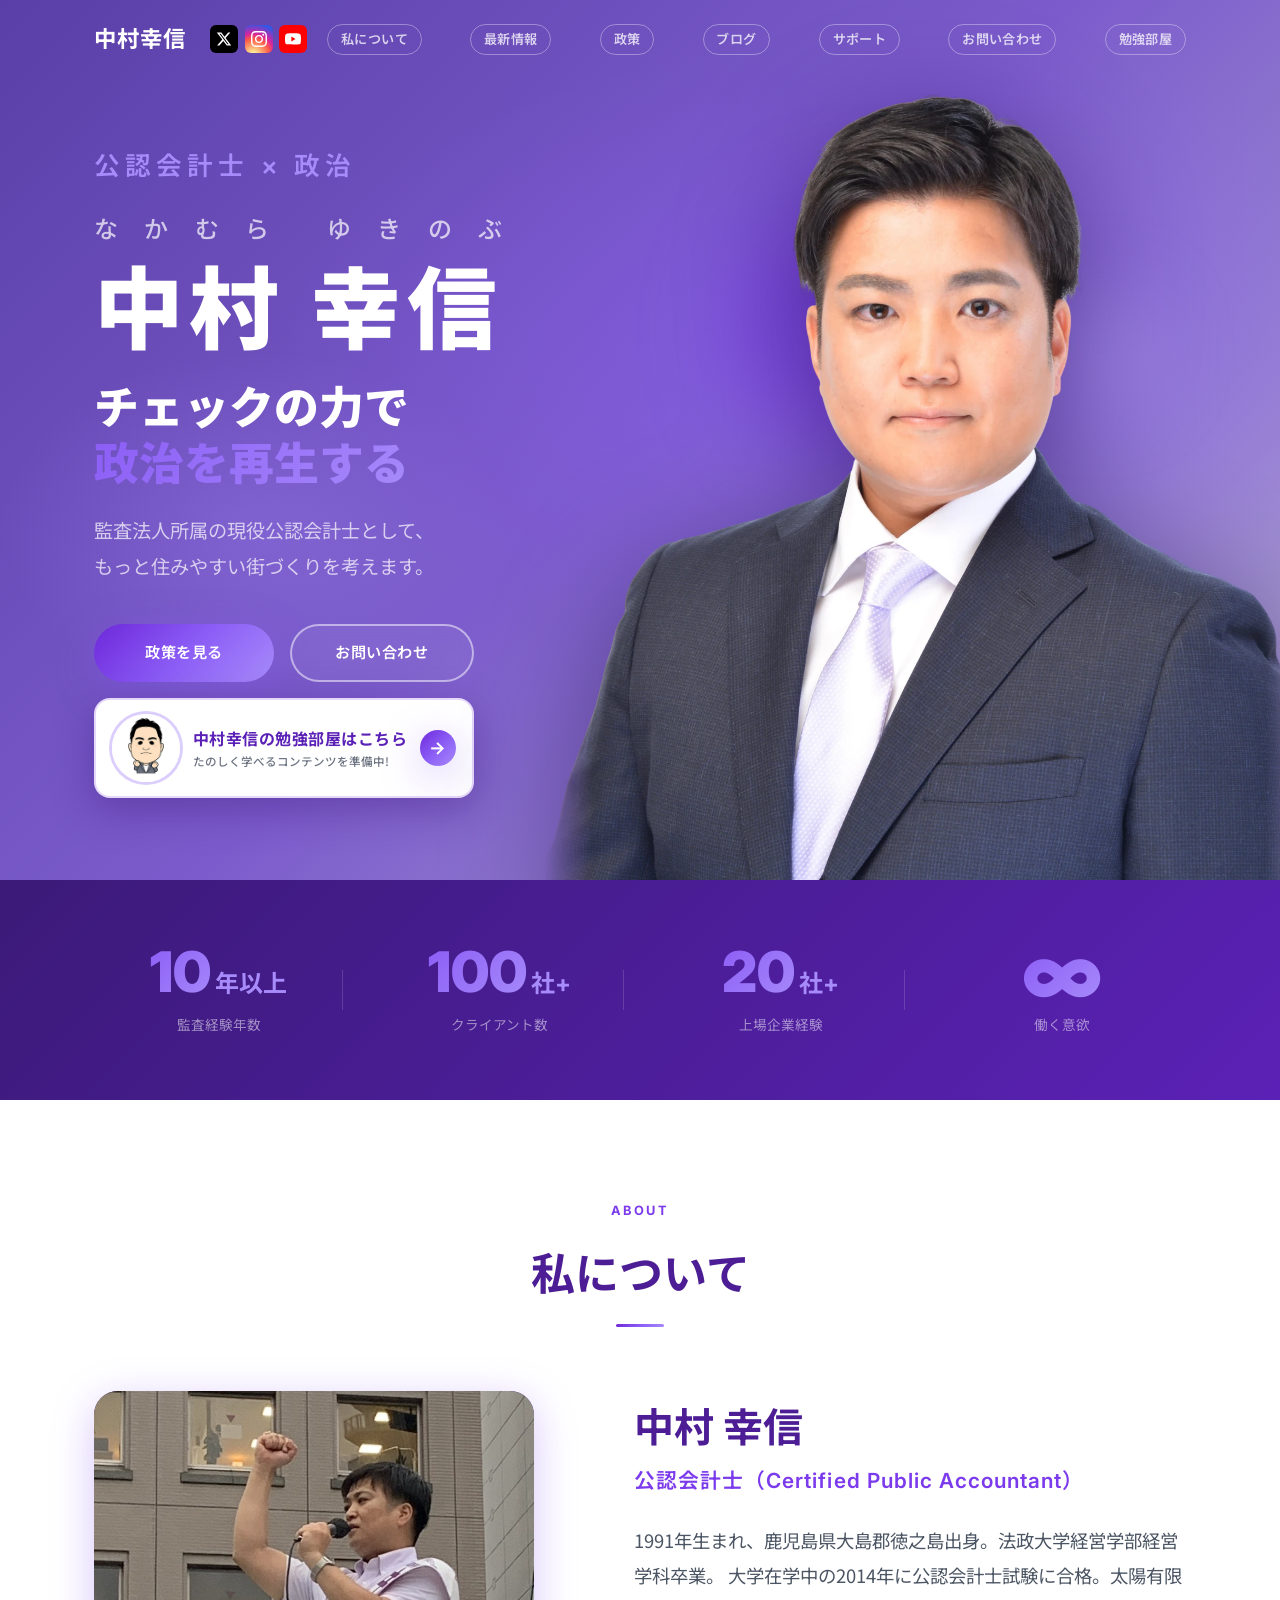
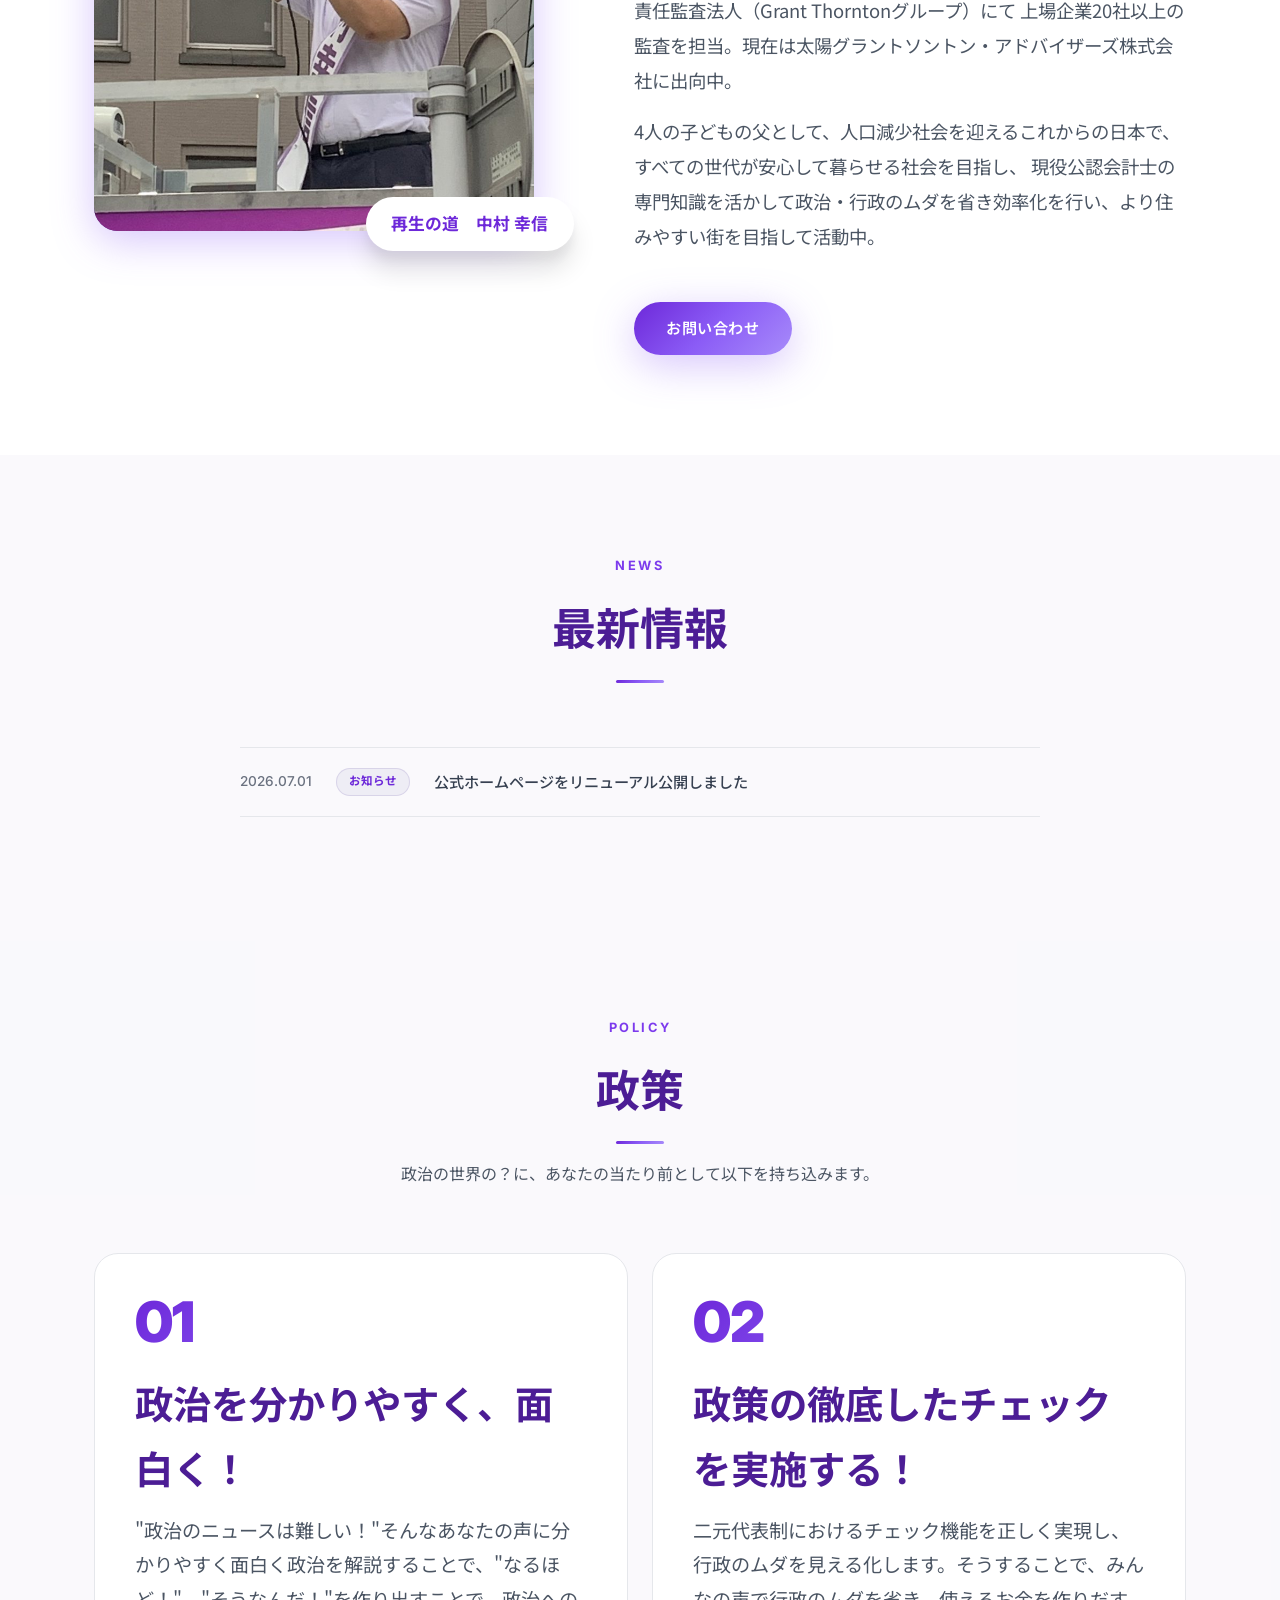
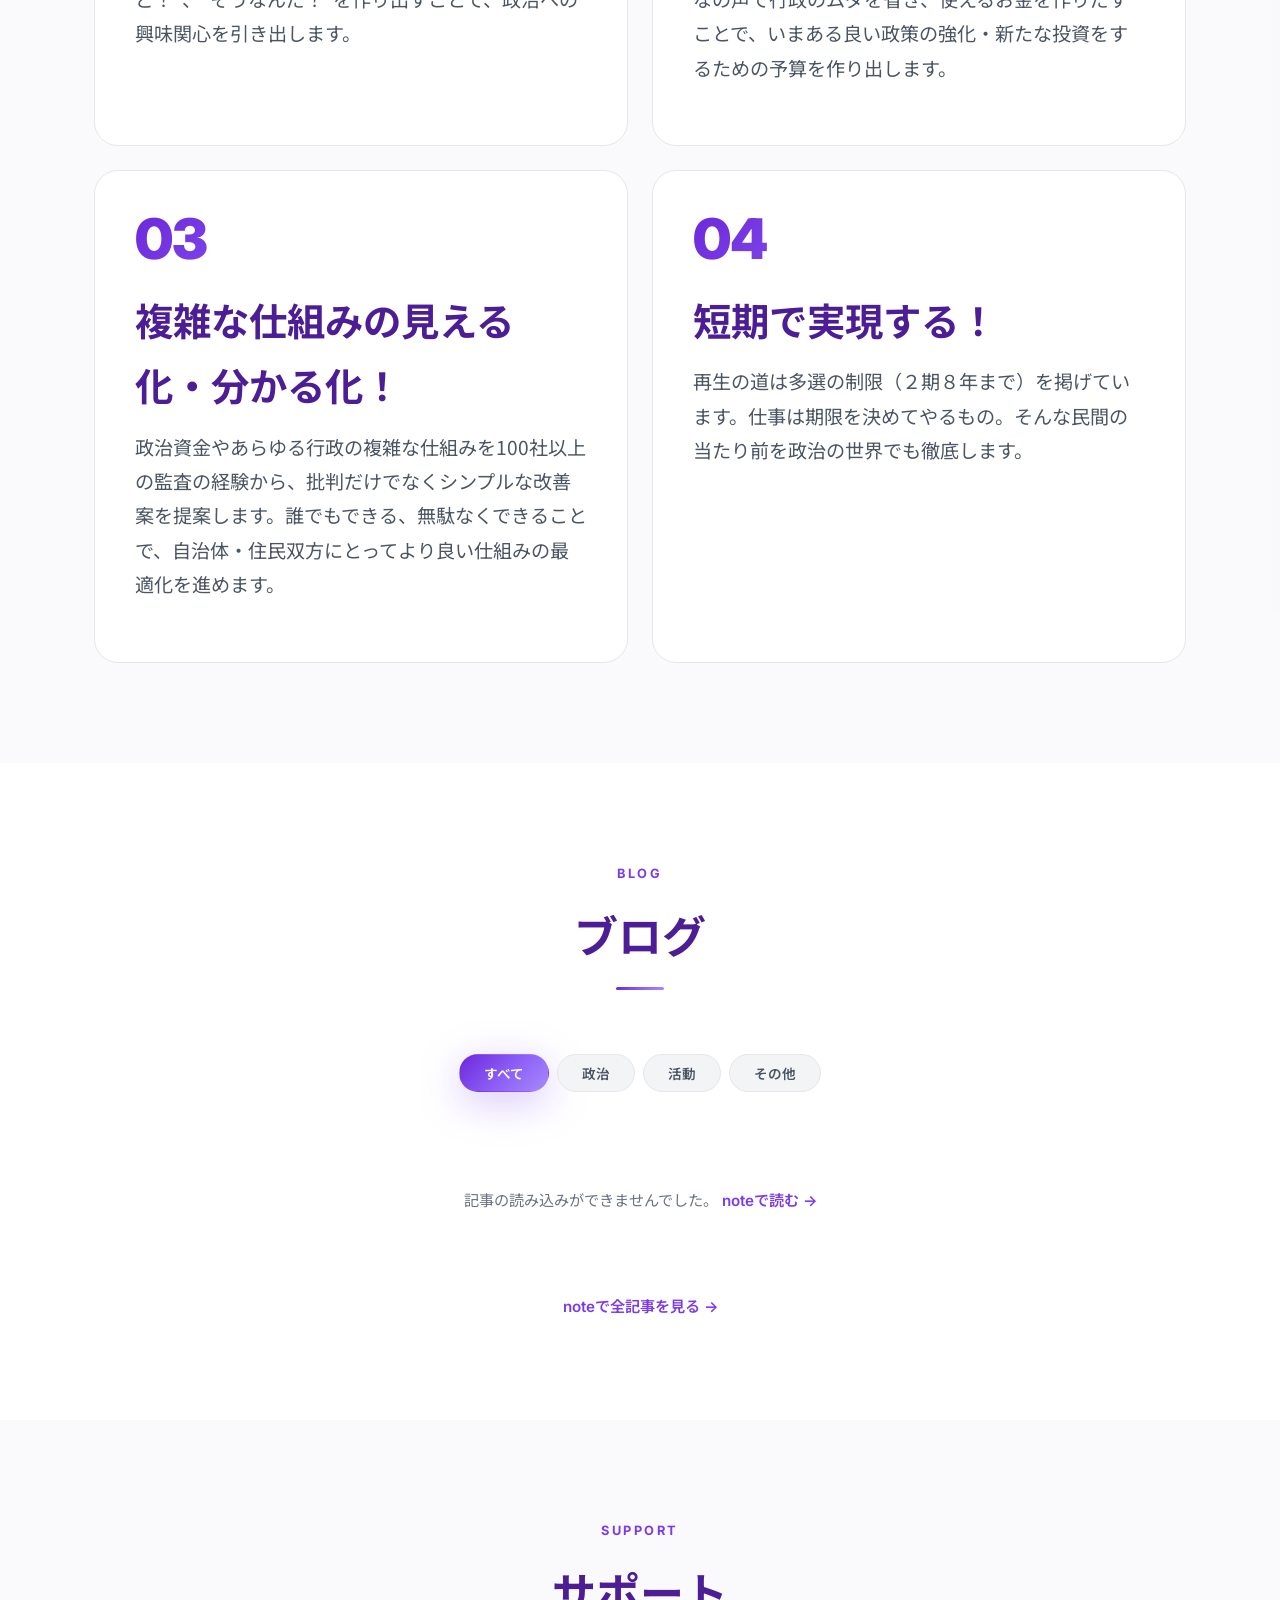
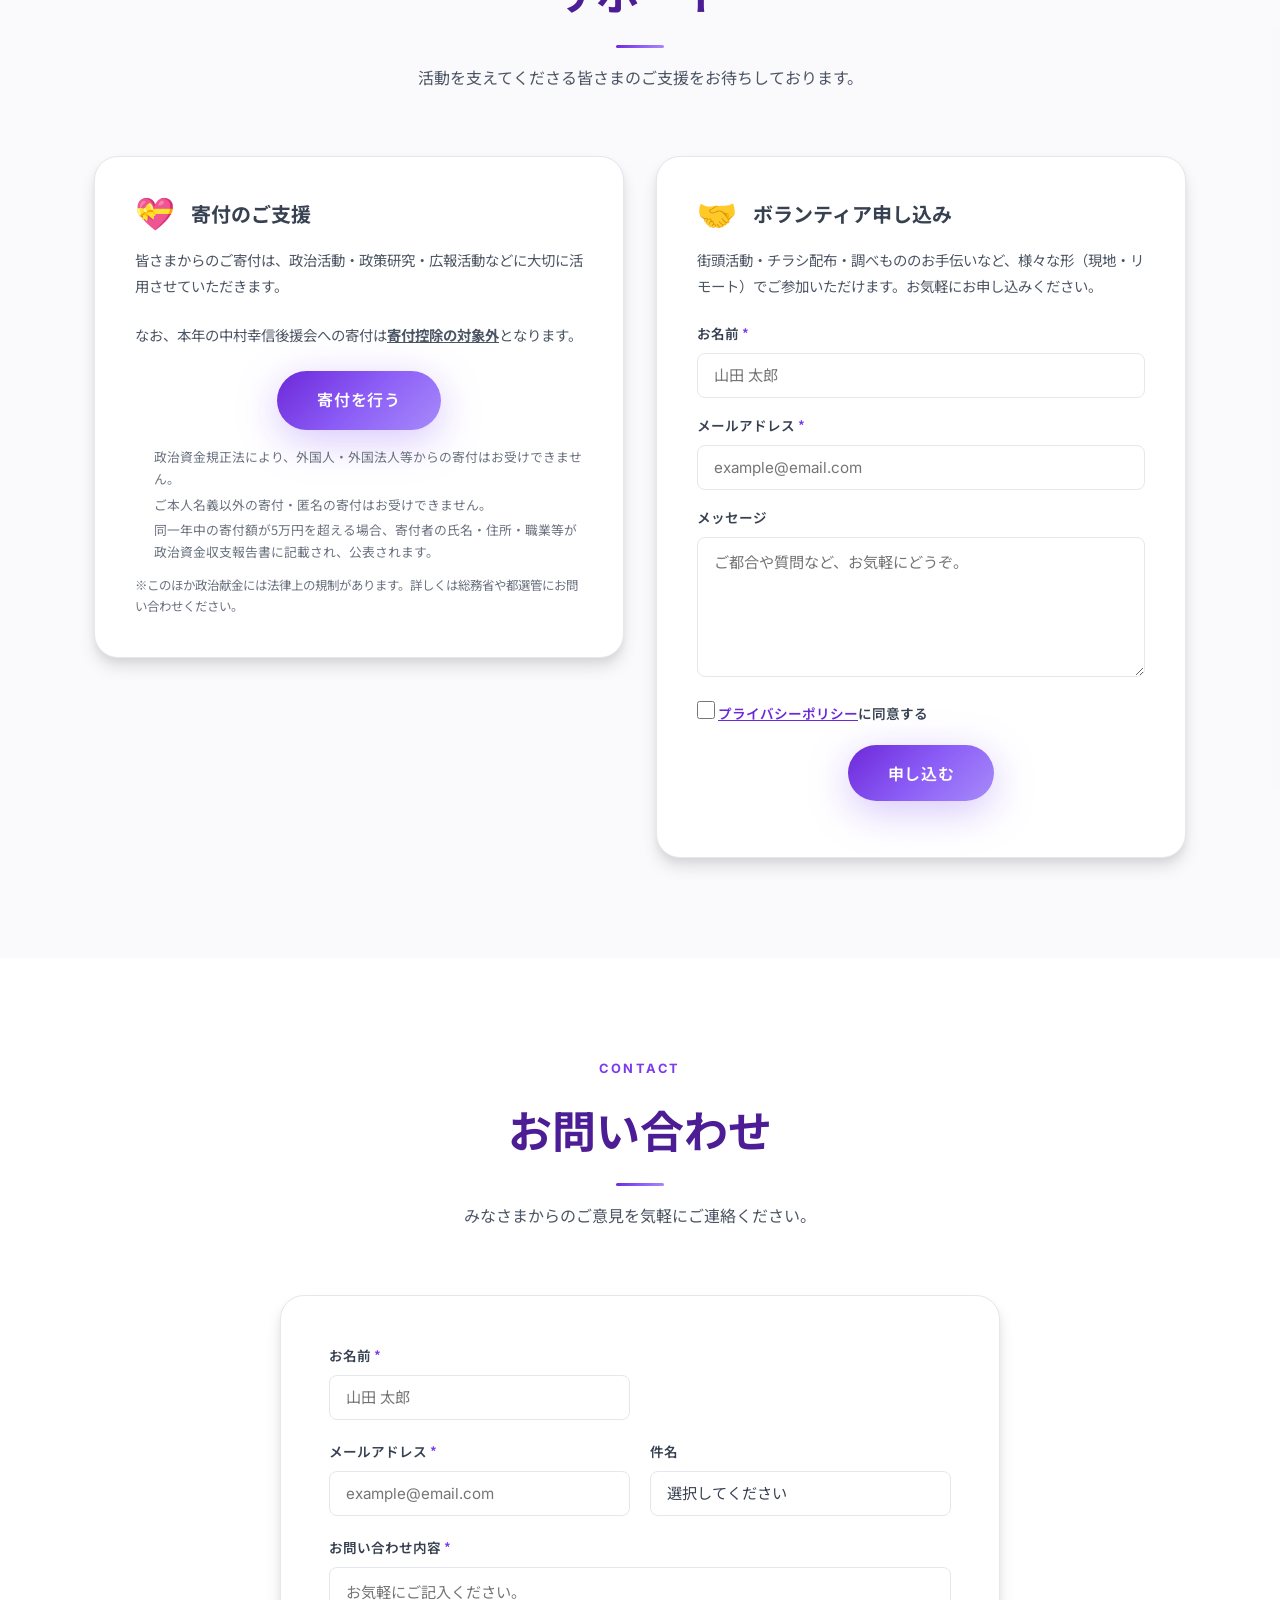
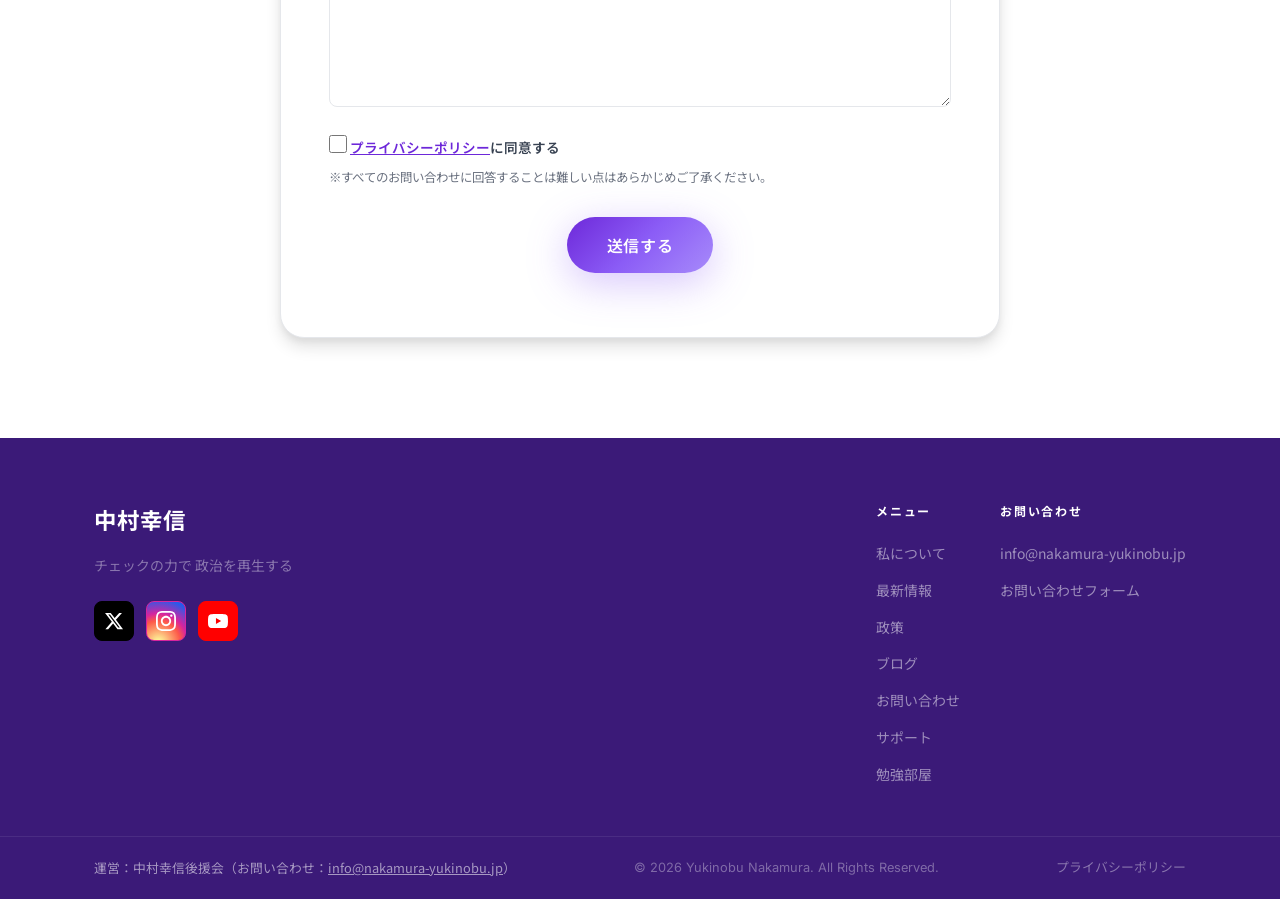
==== commit 25095bfd: "SNSアイコンの並びをX→Instagram→YouTubeに変更(ヘッダー/フッター両方) Co-Authored-By: Claude Opus 4.8 <noreply@anthropic.co" ====
--- a/index.html
+++ b/index.html
@@ -53,11 +53,11 @@
           <a href="https://x.com/cpa_man_10969" class="header-social-btn sns--x" aria-label="X" target="_blank" rel="noopener noreferrer">
             <svg width="16" height="16" fill="#fff" viewBox="0 0 24 24"><path d="M18.244 2.25h3.308l-7.227 8.26 8.502 11.24H16.17l-5.214-6.817L4.99 21.75H1.68l7.73-8.835L1.254 2.25H8.08l4.713 6.231zm-1.161 17.52h1.833L7.084 4.126H5.117z"/></svg>
           </a>
+          <a href="https://www.instagram.com/cpa_man_10969/" class="header-social-btn sns--ig" aria-label="Instagram" target="_blank" rel="noopener noreferrer">
+            <svg width="16" height="16" fill="#fff" viewBox="0 0 24 24"><path d="M12 2.163c3.204 0 3.584.012 4.85.07 3.252.148 4.771 1.691 4.919 4.919.058 1.265.069 1.645.069 4.849 0 3.205-.012 3.584-.069 4.849-.149 3.225-1.664 4.771-4.919 4.919-1.266.058-1.644.07-4.85.07-3.204 0-3.584-.012-4.849-.07-3.26-.149-4.771-1.699-4.919-4.92-.058-1.265-.07-1.644-.07-4.849 0-3.204.013-3.583.07-4.849.149-3.227 1.664-4.771 4.919-4.919 1.266-.057 1.645-.069 4.849-.069zm0-2.163c-3.259 0-3.667.014-4.947.072-4.358.2-6.78 2.618-6.98 6.98-.059 1.281-.073 1.689-.073 4.948 0 3.259.014 3.668.072 4.948.2 4.358 2.618 6.78 6.98 6.98 1.281.058 1.689.072 4.948.072 3.259 0 3.668-.014 4.948-.072 4.354-.2 6.782-2.618 6.979-6.98.059-1.28.073-1.689.073-4.948 0-3.259-.014-3.667-.072-4.947-.196-4.354-2.617-6.78-6.979-6.98-1.281-.059-1.69-.073-4.949-.073zm0 5.838c-3.403 0-6.162 2.759-6.162 6.162s2.759 6.163 6.162 6.163 6.162-2.759 6.162-6.163c0-3.403-2.759-6.162-6.162-6.162zm0 10.162c-2.209 0-4-1.79-4-4 0-2.209 1.791-4 4-4s4 1.791 4 4c0 2.21-1.791 4-4 4zm6.406-11.845c-.796 0-1.441.645-1.441 1.44s.645 1.44 1.441 1.44c.795 0 1.439-.645 1.439-1.44s-.644-1.44-1.439-1.44z"/></svg>
+          </a>
           <a href="https://www.youtube.com/@cpa_man_10969" class="header-social-btn sns--yt" aria-label="YouTube" target="_blank" rel="noopener noreferrer">
             <svg width="16" height="16" fill="#fff" viewBox="0 0 24 24"><path d="M23.498 6.186a3.016 3.016 0 0 0-2.122-2.136C19.505 3.545 12 3.545 12 3.545s-7.505 0-9.377.505A3.017 3.017 0 0 0 .502 6.186C0 8.07 0 12 0 12s0 3.93.502 5.814a3.016 3.016 0 0 0 2.122 2.136c1.871.505 9.376.505 9.376.505s7.505 0 9.377-.505a3.015 3.015 0 0 0 2.122-2.136C24 15.93 24 12 24 12s0-3.93-.502-5.814zM9.545 15.568V8.432L15.818 12l-6.273 3.568z"/></svg>
-          </a>
-          <a href="https://www.instagram.com/cpa_man_10969/" class="header-social-btn sns--ig" aria-label="Instagram" target="_blank" rel="noopener noreferrer">
-            <svg width="16" height="16" fill="#fff" viewBox="0 0 24 24"><path d="M12 2.163c3.204 0 3.584.012 4.85.07 3.252.148 4.771 1.691 4.919 4.919.058 1.265.069 1.645.069 4.849 0 3.205-.012 3.584-.069 4.849-.149 3.225-1.664 4.771-4.919 4.919-1.266.058-1.644.07-4.85.07-3.204 0-3.584-.012-4.849-.07-3.26-.149-4.771-1.699-4.919-4.92-.058-1.265-.07-1.644-.07-4.849 0-3.204.013-3.583.07-4.849.149-3.227 1.664-4.771 4.919-4.919 1.266-.057 1.645-.069 4.849-.069zm0-2.163c-3.259 0-3.667.014-4.947.072-4.358.2-6.78 2.618-6.98 6.98-.059 1.281-.073 1.689-.073 4.948 0 3.259.014 3.668.072 4.948.2 4.358 2.618 6.78 6.98 6.98 1.281.058 1.689.072 4.948.072 3.259 0 3.668-.014 4.948-.072 4.354-.2 6.782-2.618 6.979-6.98.059-1.28.073-1.689.073-4.948 0-3.259-.014-3.667-.072-4.947-.196-4.354-2.617-6.78-6.979-6.98-1.281-.059-1.69-.073-4.949-.073zm0 5.838c-3.403 0-6.162 2.759-6.162 6.162s2.759 6.163 6.162 6.163 6.162-2.759 6.162-6.163c0-3.403-2.759-6.162-6.162-6.162zm0 10.162c-2.209 0-4-1.79-4-4 0-2.209 1.791-4 4-4s4 1.791 4 4c0 2.21-1.791 4-4 4zm6.406-11.845c-.796 0-1.441.645-1.441 1.44s.645 1.44 1.441 1.44c.795 0 1.439-.645 1.439-1.44s-.644-1.44-1.439-1.44z"/></svg>
           </a>
         </div>
       </div>
@@ -422,11 +422,11 @@
           <a href="https://x.com/cpa_man_10969" class="social-btn sns--x" aria-label="X" target="_blank" rel="noopener noreferrer">
             <svg width="20" height="20" fill="#fff" viewBox="0 0 24 24"><path d="M18.244 2.25h3.308l-7.227 8.26 8.502 11.24H16.17l-5.214-6.817L4.99 21.75H1.68l7.73-8.835L1.254 2.25H8.08l4.713 6.231zm-1.161 17.52h1.833L7.084 4.126H5.117z"/></svg>
           </a>
+          <a href="https://www.instagram.com/cpa_man_10969/" class="social-btn sns--ig" aria-label="Instagram" target="_blank" rel="noopener noreferrer">
+            <svg width="20" height="20" fill="#fff" viewBox="0 0 24 24"><path d="M12 2.163c3.204 0 3.584.012 4.85.07 3.252.148 4.771 1.691 4.919 4.919.058 1.265.069 1.645.069 4.849 0 3.205-.012 3.584-.069 4.849-.149 3.225-1.664 4.771-4.919 4.919-1.266.058-1.644.07-4.85.07-3.204 0-3.584-.012-4.849-.07-3.26-.149-4.771-1.699-4.919-4.92-.058-1.265-.07-1.644-.07-4.849 0-3.204.013-3.583.07-4.849.149-3.227 1.664-4.771 4.919-4.919 1.266-.057 1.645-.069 4.849-.069zm0-2.163c-3.259 0-3.667.014-4.947.072-4.358.2-6.78 2.618-6.98 6.98-.059 1.281-.073 1.689-.073 4.948 0 3.259.014 3.668.072 4.948.2 4.358 2.618 6.78 6.98 6.98 1.281.058 1.689.072 4.948.072 3.259 0 3.668-.014 4.948-.072 4.354-.2 6.782-2.618 6.979-6.98.059-1.28.073-1.689.073-4.948 0-3.259-.014-3.667-.072-4.947-.196-4.354-2.617-6.78-6.979-6.98-1.281-.059-1.69-.073-4.949-.073zm0 5.838c-3.403 0-6.162 2.759-6.162 6.162s2.759 6.163 6.162 6.163 6.162-2.759 6.162-6.163c0-3.403-2.759-6.162-6.162-6.162zm0 10.162c-2.209 0-4-1.79-4-4 0-2.209 1.791-4 4-4s4 1.791 4 4c0 2.21-1.791 4-4 4zm6.406-11.845c-.796 0-1.441.645-1.441 1.44s.645 1.44 1.441 1.44c.795 0 1.439-.645 1.439-1.44s-.644-1.44-1.439-1.44z"/></svg>
+          </a>
           <a href="https://www.youtube.com/@cpa_man_10969" class="social-btn sns--yt" aria-label="YouTube" target="_blank" rel="noopener noreferrer">
             <svg width="20" height="20" fill="#fff" viewBox="0 0 24 24"><path d="M23.498 6.186a3.016 3.016 0 0 0-2.122-2.136C19.505 3.545 12 3.545 12 3.545s-7.505 0-9.377.505A3.017 3.017 0 0 0 .502 6.186C0 8.07 0 12 0 12s0 3.93.502 5.814a3.016 3.016 0 0 0 2.122 2.136c1.871.505 9.376.505 9.376.505s7.505 0 9.377-.505a3.015 3.015 0 0 0 2.122-2.136C24 15.93 24 12 24 12s0-3.93-.502-5.814zM9.545 15.568V8.432L15.818 12l-6.273 3.568z"/></svg>
-          </a>
-          <a href="https://www.instagram.com/cpa_man_10969/" class="social-btn sns--ig" aria-label="Instagram" target="_blank" rel="noopener noreferrer">
-            <svg width="20" height="20" fill="#fff" viewBox="0 0 24 24"><path d="M12 2.163c3.204 0 3.584.012 4.85.07 3.252.148 4.771 1.691 4.919 4.919.058 1.265.069 1.645.069 4.849 0 3.205-.012 3.584-.069 4.849-.149 3.225-1.664 4.771-4.919 4.919-1.266.058-1.644.07-4.85.07-3.204 0-3.584-.012-4.849-.07-3.26-.149-4.771-1.699-4.919-4.92-.058-1.265-.07-1.644-.07-4.849 0-3.204.013-3.583.07-4.849.149-3.227 1.664-4.771 4.919-4.919 1.266-.057 1.645-.069 4.849-.069zm0-2.163c-3.259 0-3.667.014-4.947.072-4.358.2-6.78 2.618-6.98 6.98-.059 1.281-.073 1.689-.073 4.948 0 3.259.014 3.668.072 4.948.2 4.358 2.618 6.78 6.98 6.98 1.281.058 1.689.072 4.948.072 3.259 0 3.668-.014 4.948-.072 4.354-.2 6.782-2.618 6.979-6.98.059-1.28.073-1.689.073-4.948 0-3.259-.014-3.667-.072-4.947-.196-4.354-2.617-6.78-6.979-6.98-1.281-.059-1.69-.073-4.949-.073zm0 5.838c-3.403 0-6.162 2.759-6.162 6.162s2.759 6.163 6.162 6.163 6.162-2.759 6.162-6.163c0-3.403-2.759-6.162-6.162-6.162zm0 10.162c-2.209 0-4-1.79-4-4 0-2.209 1.791-4 4-4s4 1.791 4 4c0 2.21-1.791 4-4 4zm6.406-11.845c-.796 0-1.441.645-1.441 1.44s.645 1.44 1.441 1.44c.795 0 1.439-.645 1.439-1.44s-.644-1.44-1.439-1.44z"/></svg>
           </a>
         </div>
       </div>
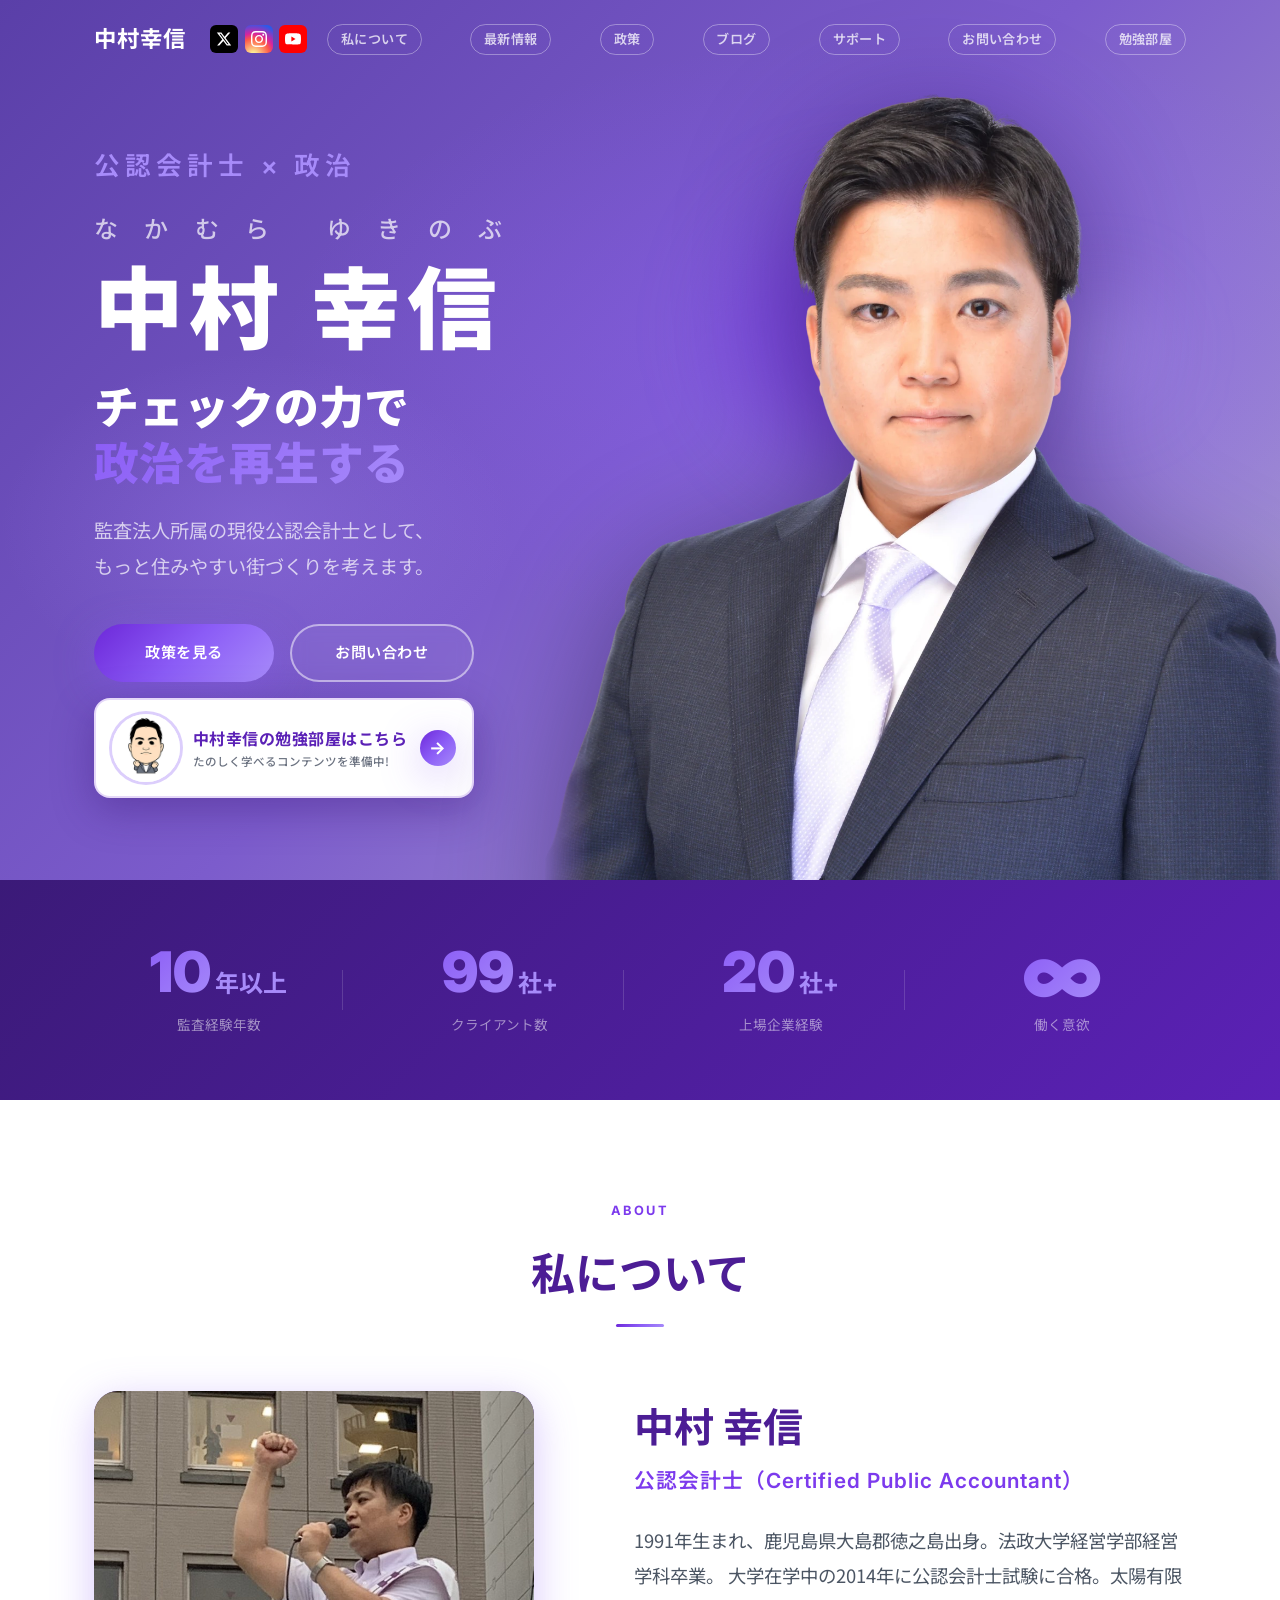
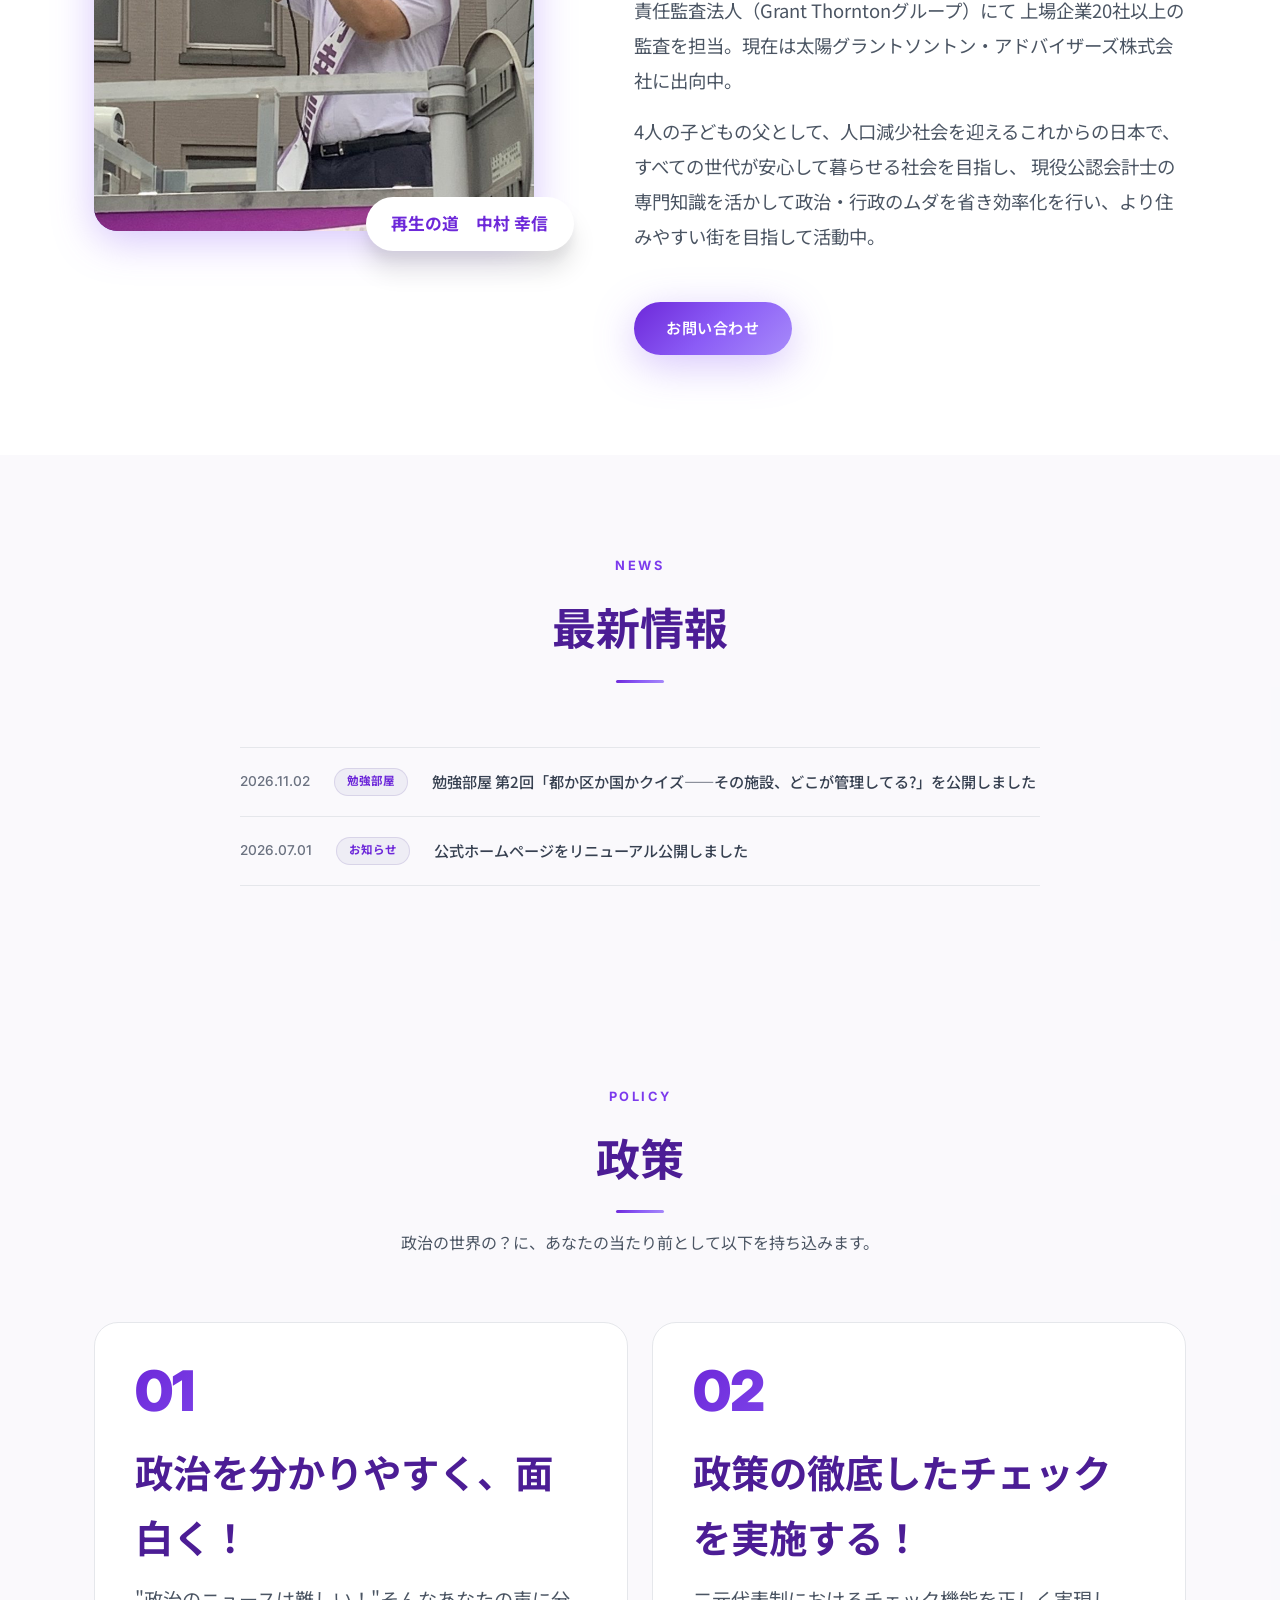
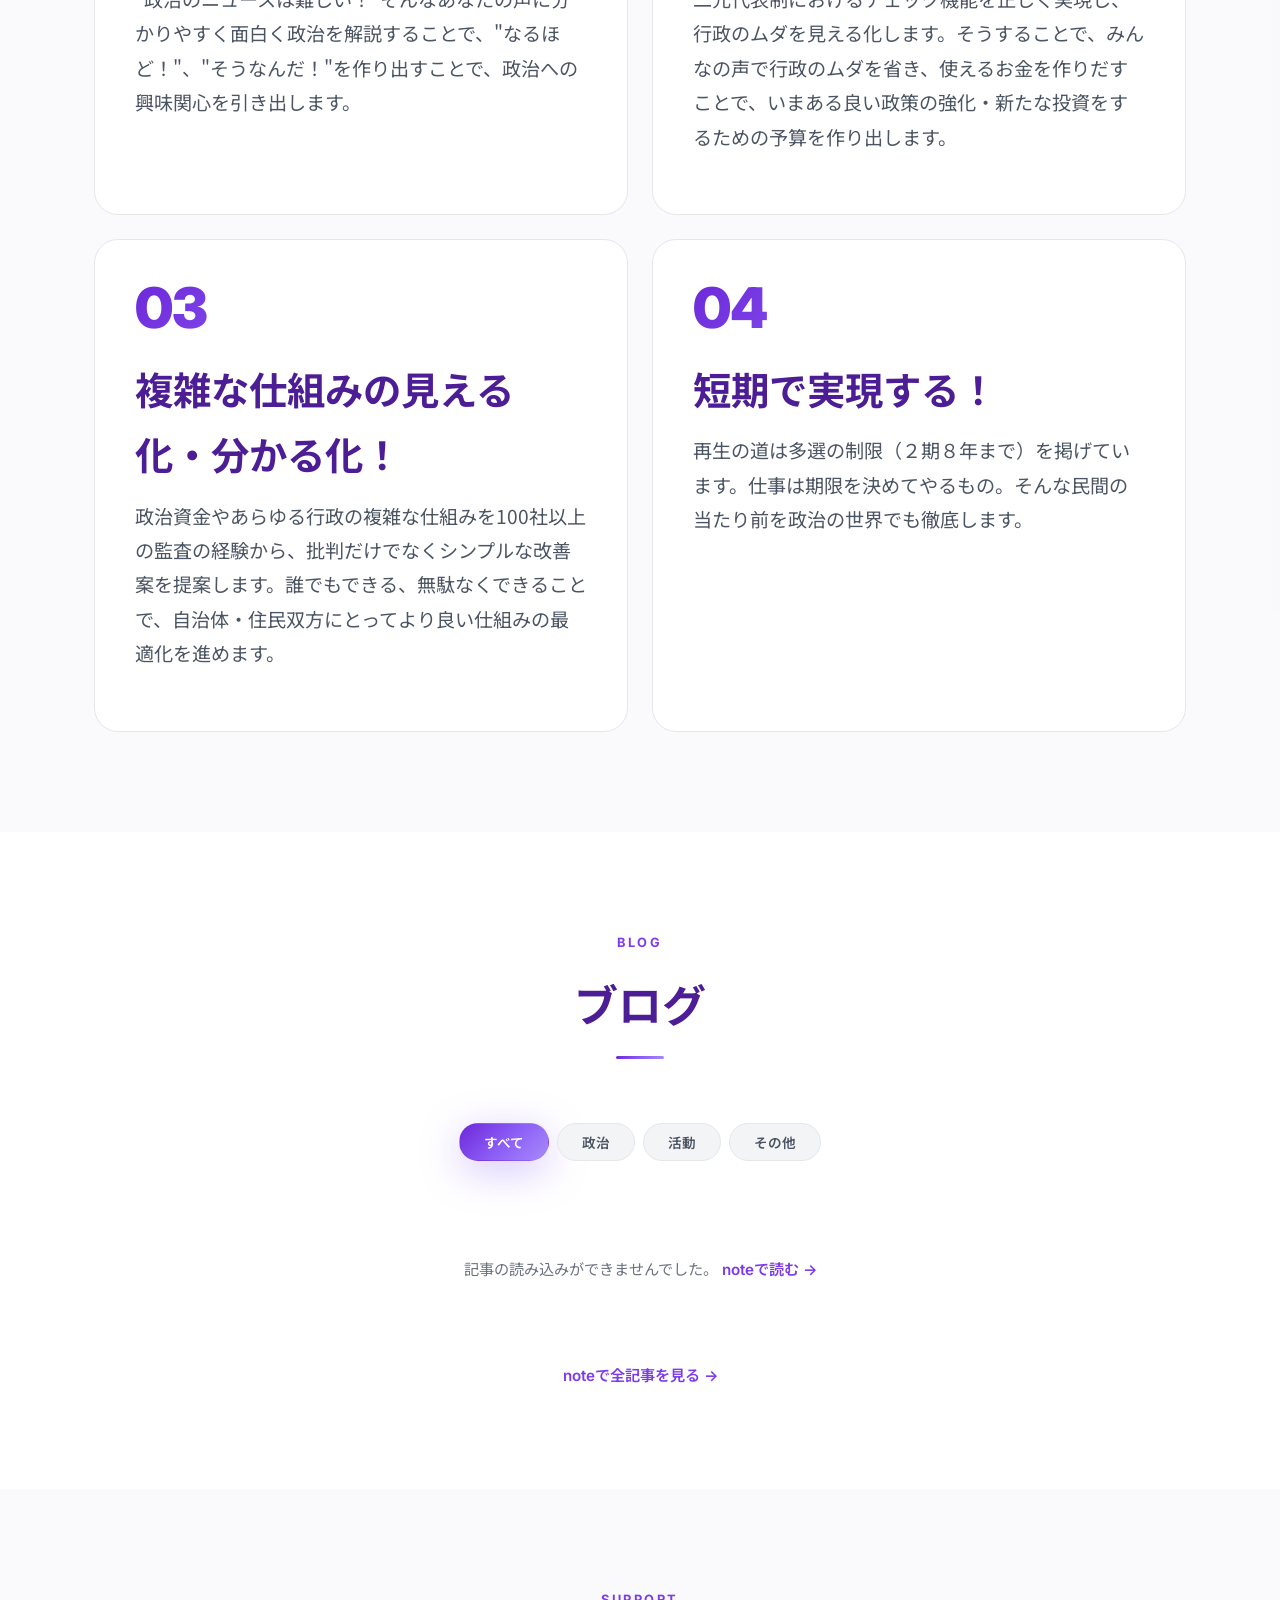
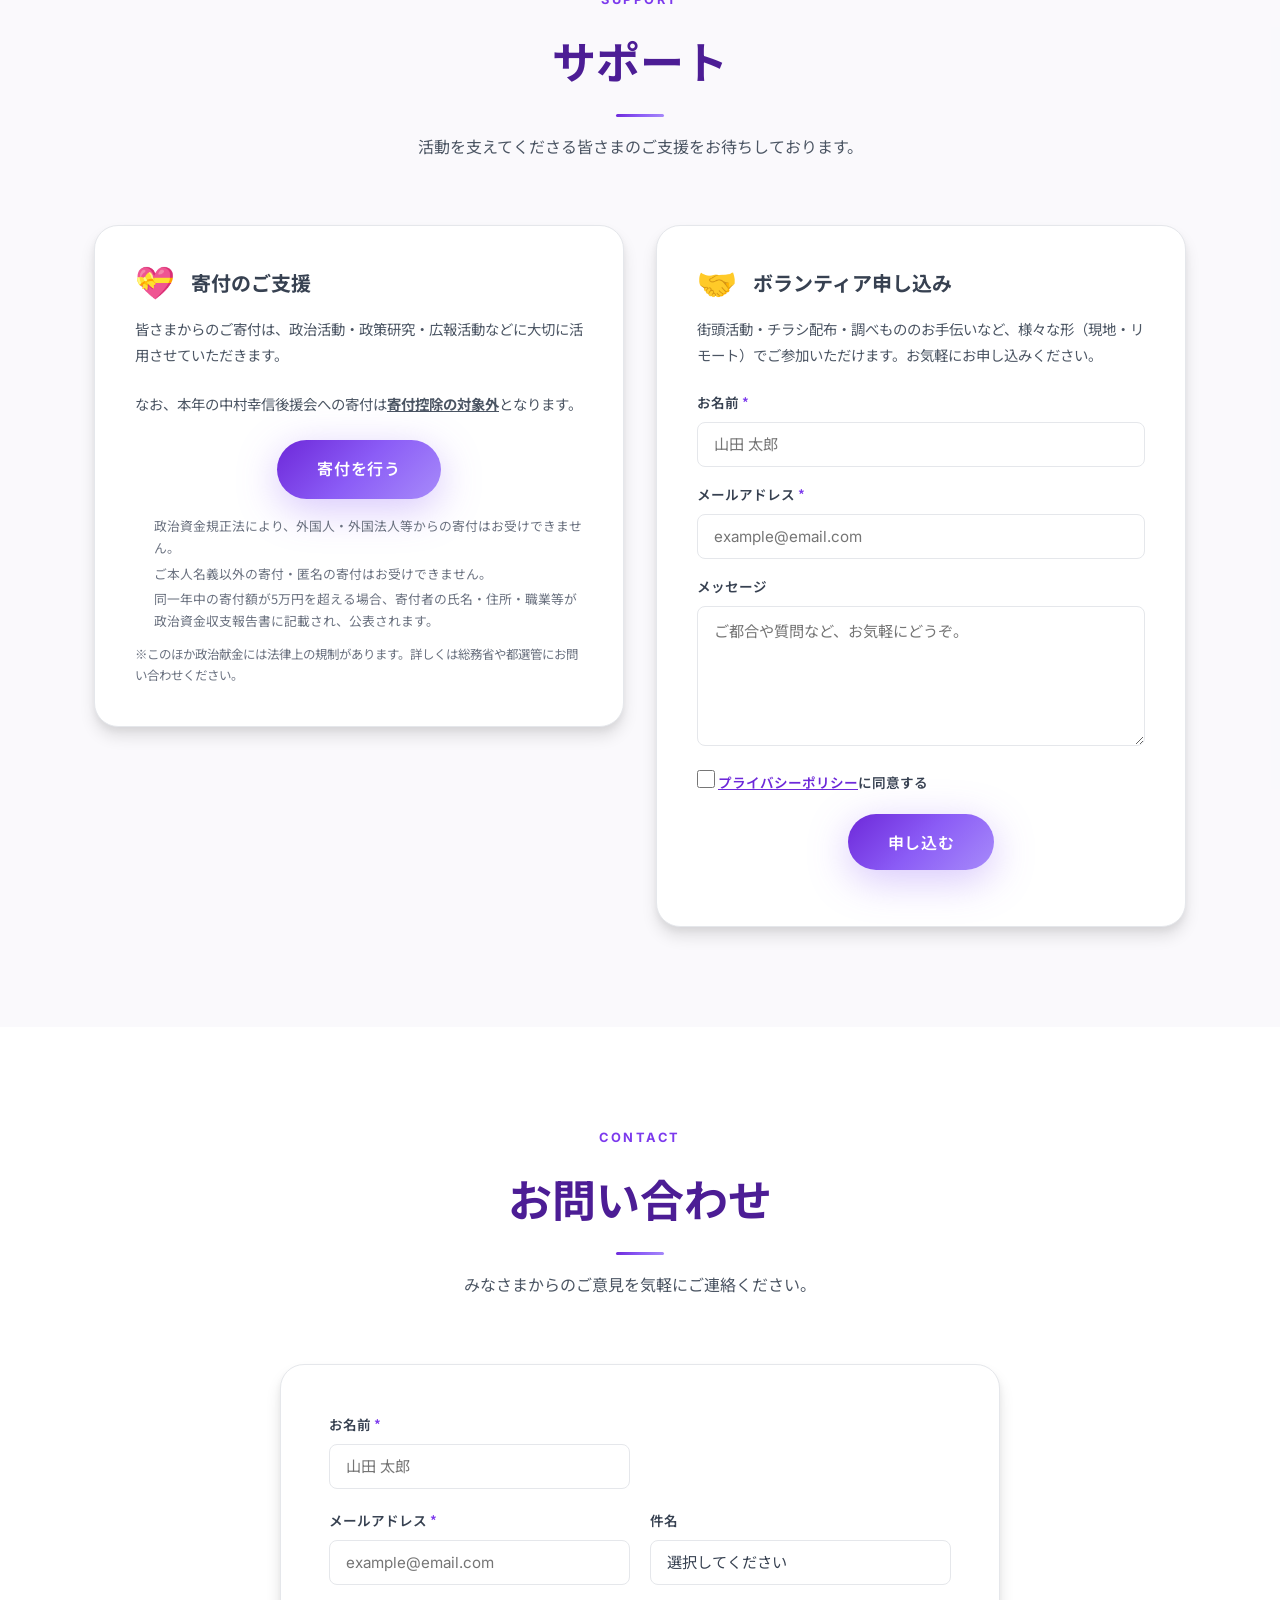
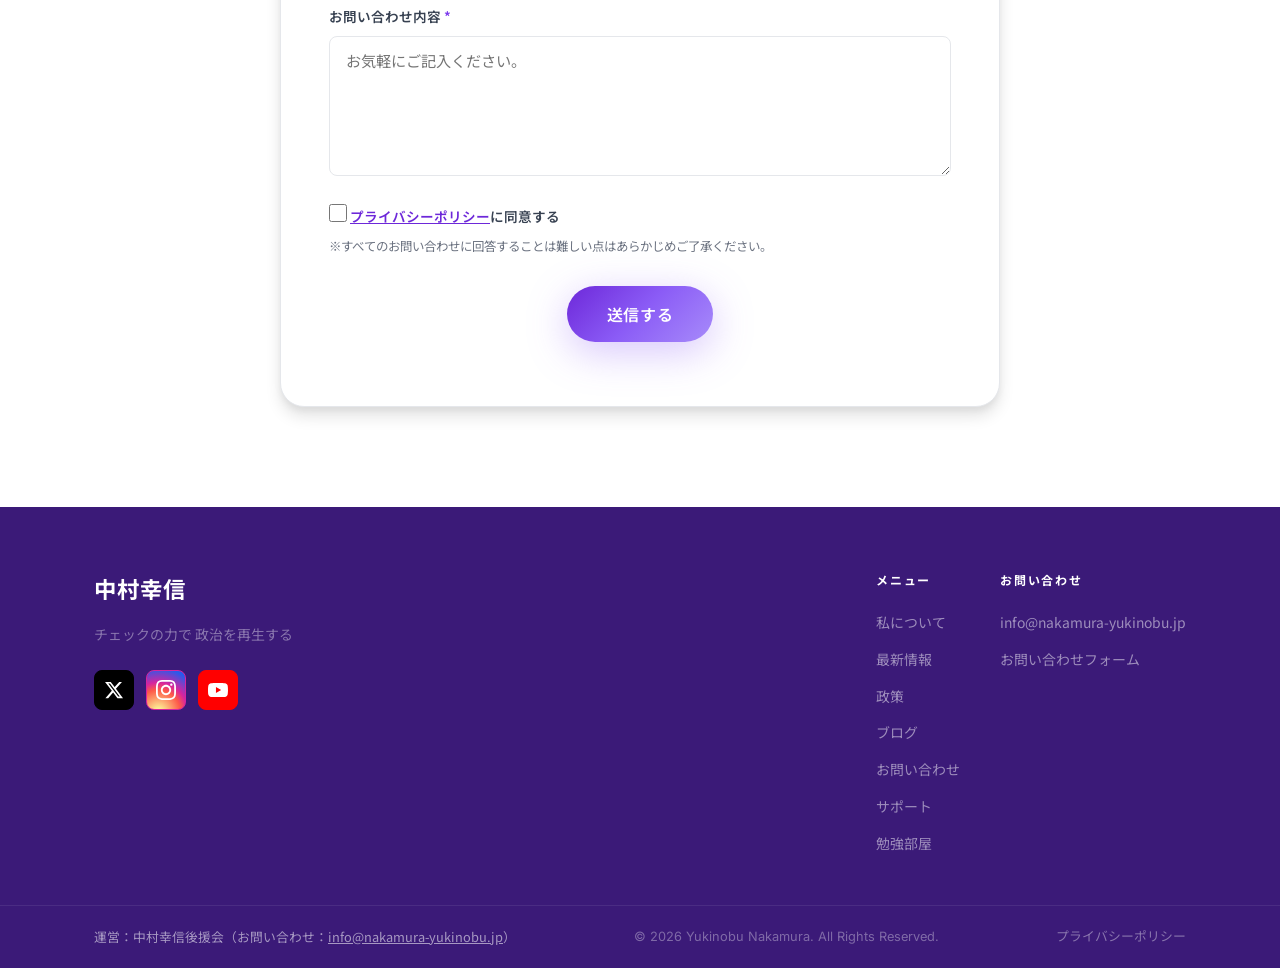
==== commit ec1e4e68: "NEWS: 勉強部屋第2回「都か区か国かクイズ」公開のお知らせを追加(クイズへのリンク付き) Co-Authored-By: Claude Fable 5 <noreply@anthropic.com" ====
--- a/index.html
+++ b/index.html
@@ -195,6 +195,11 @@
       </div>
       <ul class="news__list">
         <li class="news__item">
+          <time class="news__date" datetime="2026-11-02">2026.11.02</time>
+          <span class="news__category">勉強部屋</span>
+          <a href="tokakuka/quiz.html" class="news__title-link">勉強部屋 第2回「都か区か国かクイズ——その施設、どこが管理してる?」を公開しました</a>
+        </li>
+        <li class="news__item">
           <time class="news__date" datetime="2026-07-01">2026.07.01</time>
           <span class="news__category">お知らせ</span>
           <span class="news__title-link">公式ホームページをリニューアル公開しました</span>
